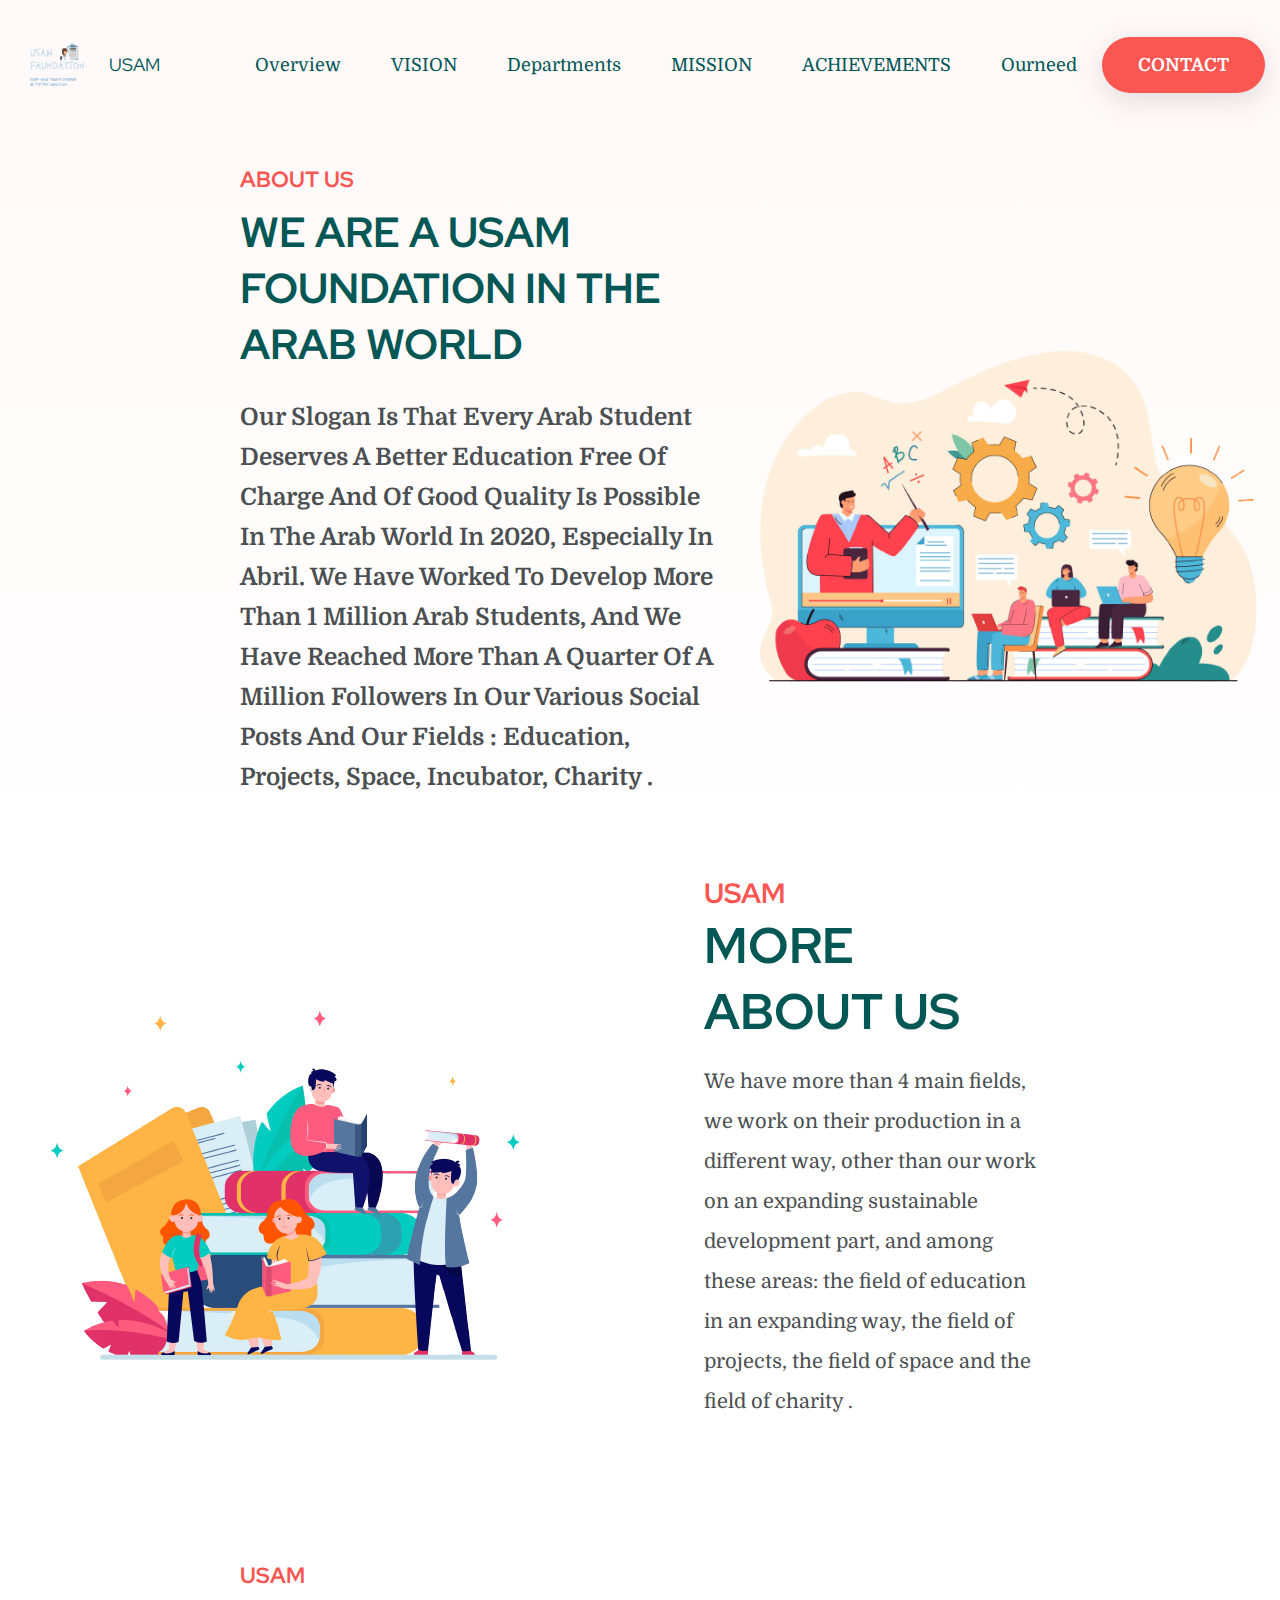
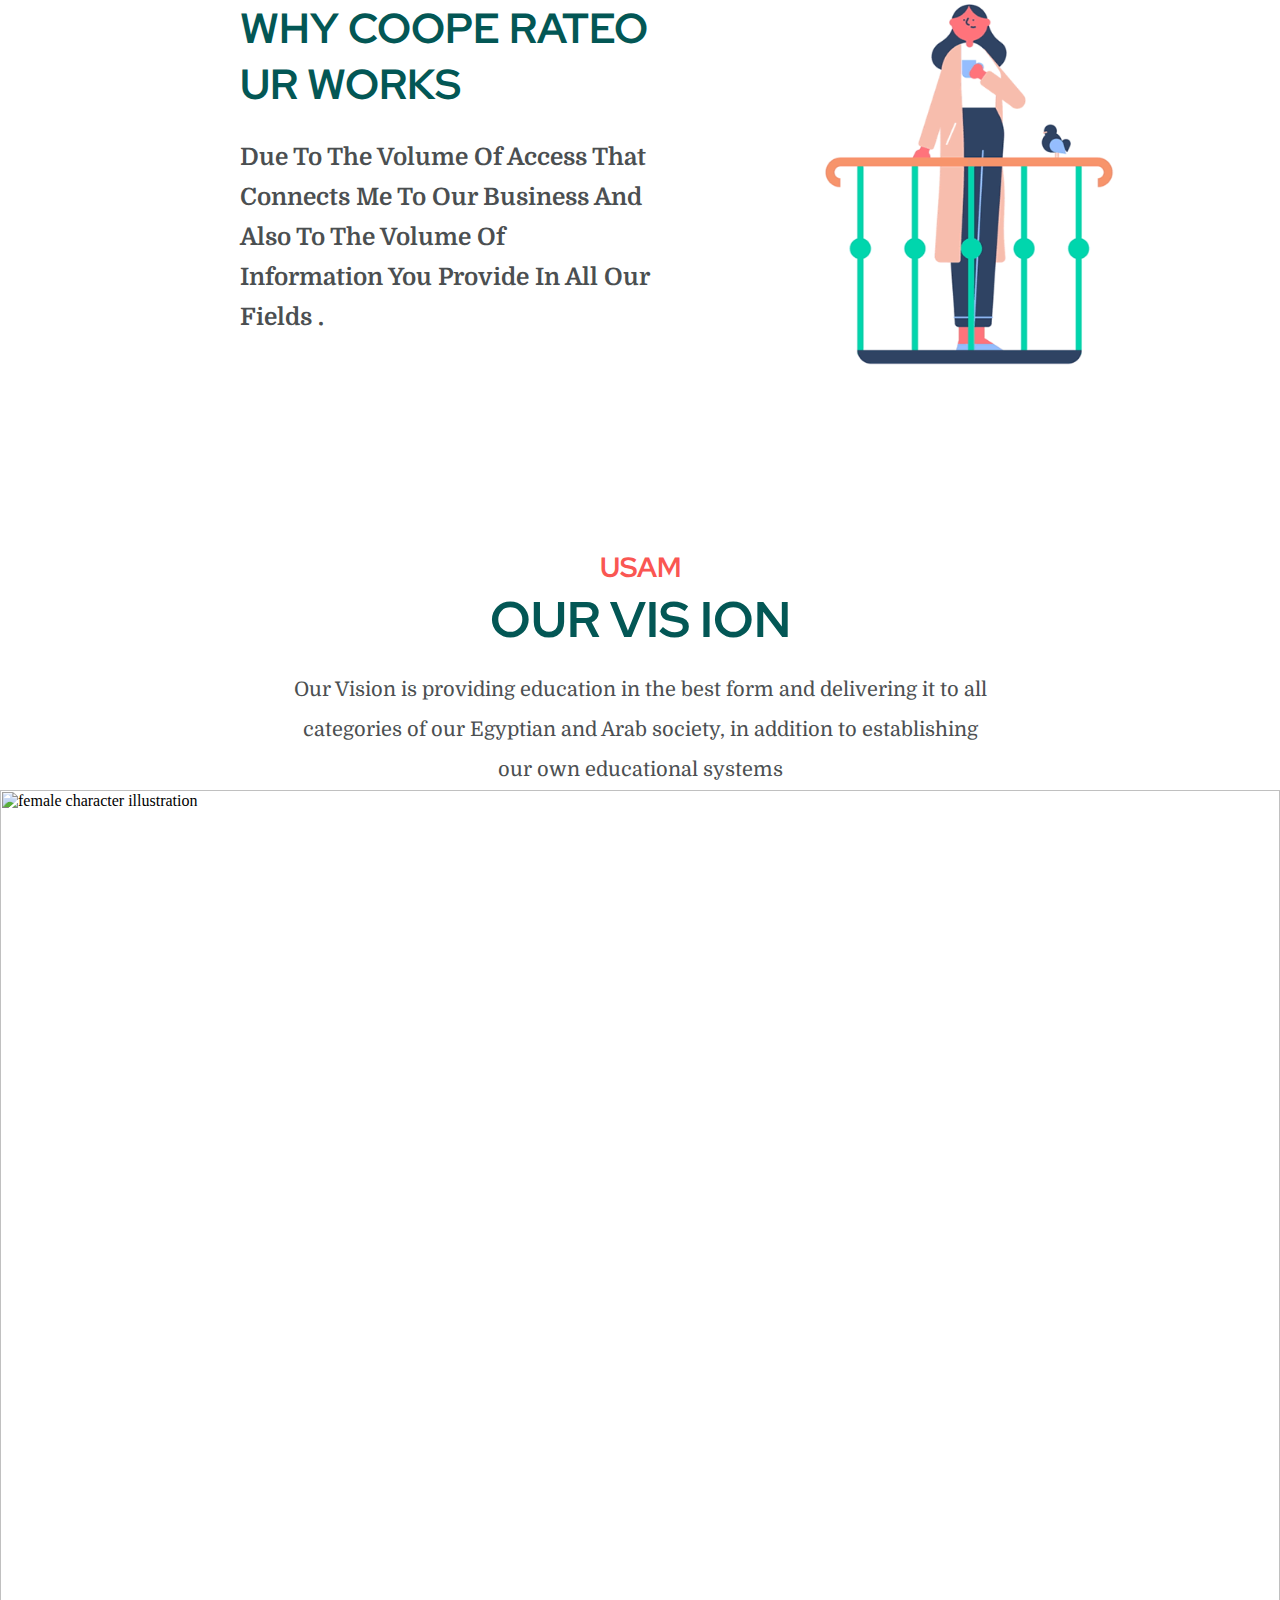
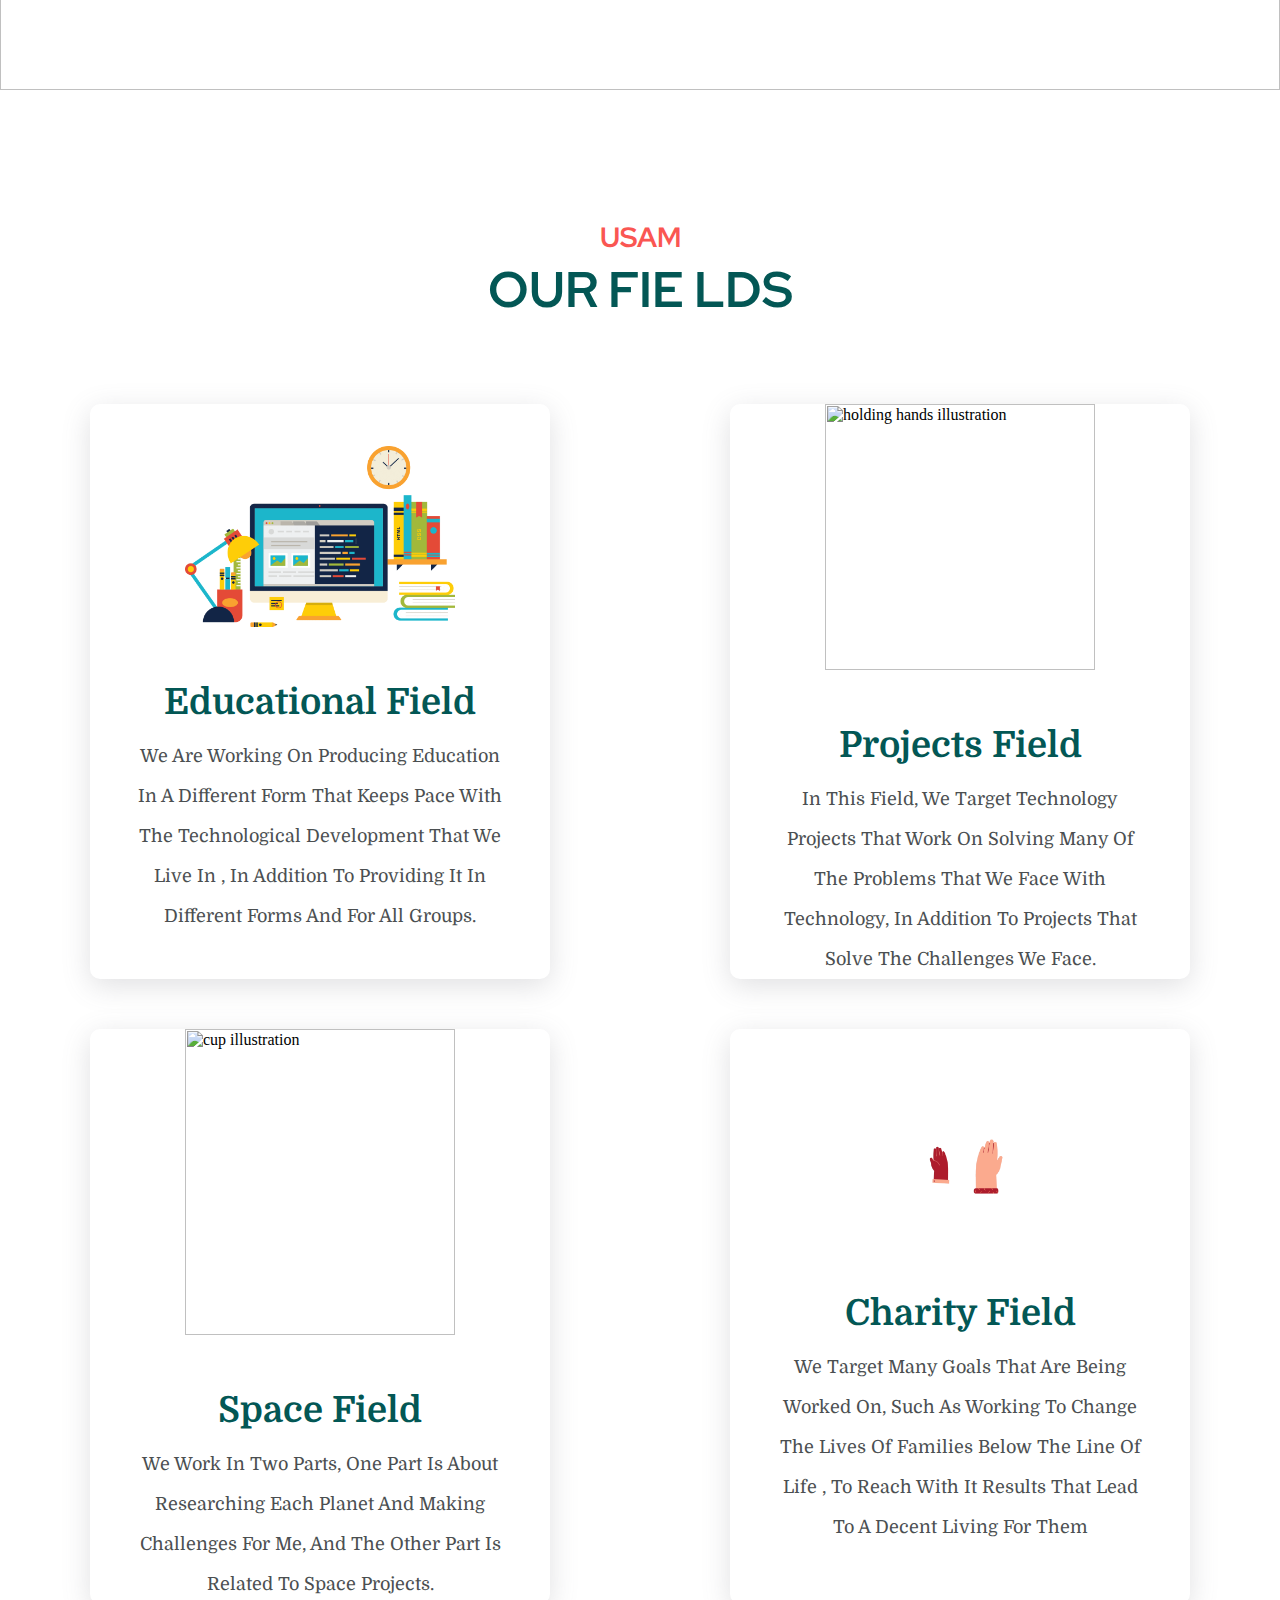
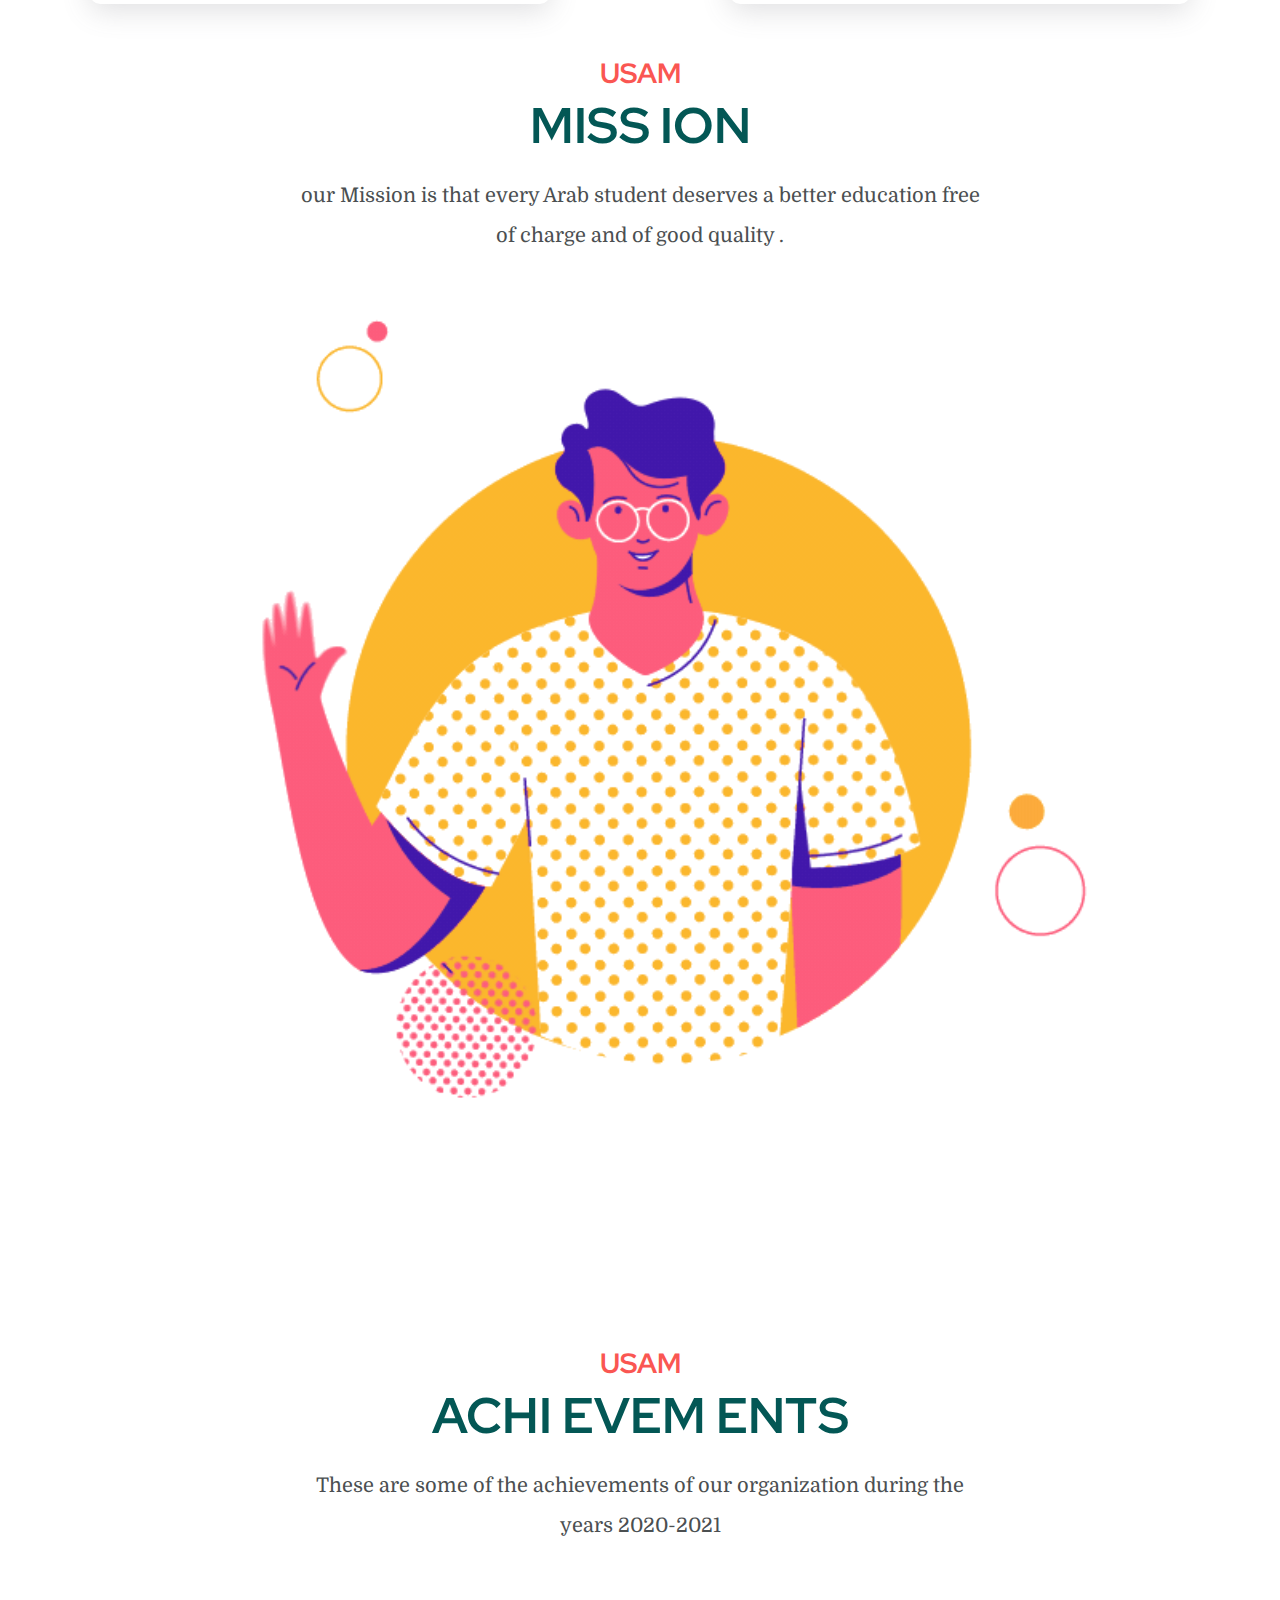
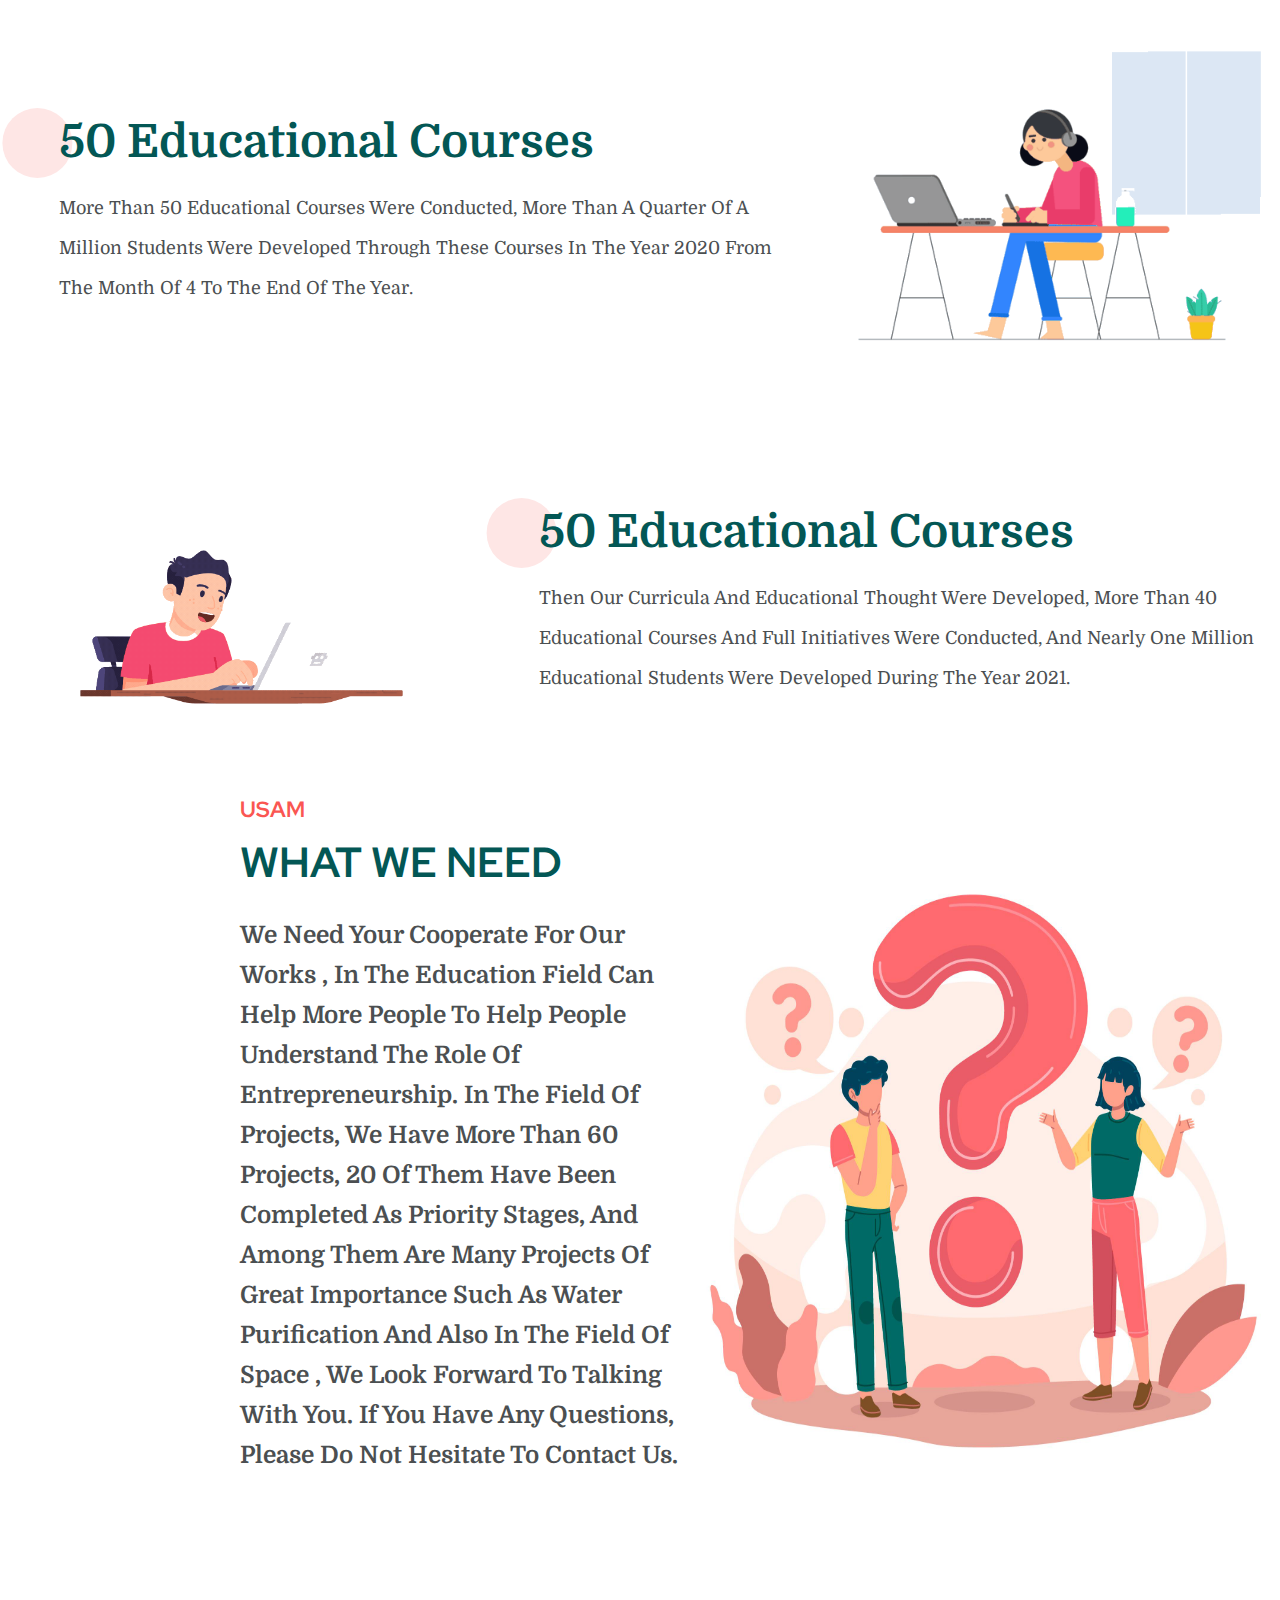
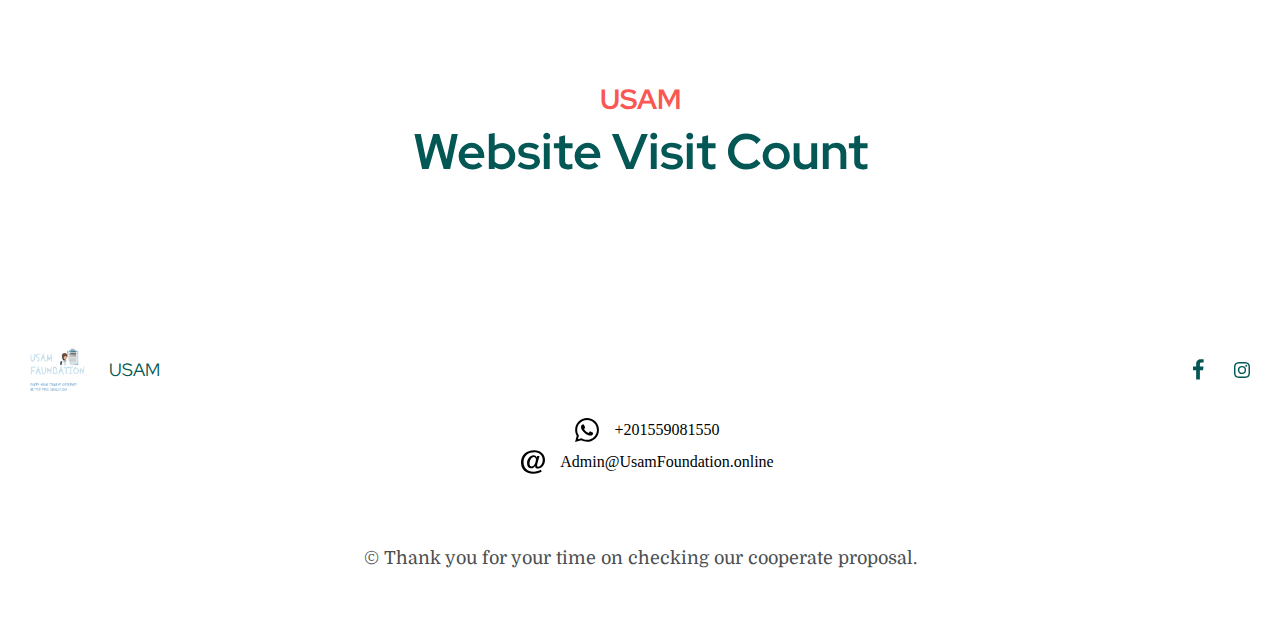
==== index.html @ 978d488f "last" ====
<html lang="en">
  <head>
    <meta charset="UTF-8" />
    <meta http-equiv="X-UA-Compatible" content="IE=edge" />
    <meta name="viewport" content="width=device-width, initial-scale=1.0" />
    <!-- Font -->
    <link rel="preconnect" href="https://fonts.googleapis.com" />
    <link rel="preconnect" href="https://fonts.gstatic.com" crossorigin />
    <link
      href="https://fonts.googleapis.com/css2?family=Domine:wght@400;700&family=Red+Hat+Display:wght@700&display=swap"
      rel="stylesheet"
    />
    <!-- Main Style -->
    <link rel="stylesheet" href="./css/main.css" />
    <title>USAM</title>
  </head>
  <body>
    <!-- Overlay -->
    <section id="overlay"></section>
    <!-- Header -->
    <header class="container">
      <div class="wrapper">
        <nav class="navbar">
          <!-- logo -->
          <div class="navbar__logo">
            <img src="./img/logo.png" alt="logo" />
            <p>USAM</p>
          </div>
          <!-- links -->
          <ul class="navbar__links">
            <li class="navbar__link"><a href="#banner">overview</a></li>
            <li class="navbar__link"><a href="#vis">VISION</a></li>
            <li class="navbar__link"><a href="#contagion">departments</a></li>
            <li class="navbar__link"><a href="#mis">MISSION </a></li>
             
            <li class="navbar__link"><a href="#todo">ACHIEVEMENTS</a></li>
            <li class="navbar__link"><a href="#ne">ourneed</a></li>
            <a href="#con"><button class="navbar__btn">contact</button></a>
          </ul>
          <!-- icon -->
          <div class="navbar__ham">
            <div class="navbar__icon"></div>
          </div>
        </nav>
      </div>
    </header>
    <!-- Banner -->
    <section id="banner">
      <div class="container">
        <div class="banner__img">
          <img
            src="./img/us1.png"
            alt="stydents"
          />
        </div>
        <div class="banner__desc">
          <h4 class="banner__tag">ABOUT
            US</h4>
          <h1 class="banner__title">
            We are a USAM foundation in the
            Arab world
          <p class="banner__detail">
            our slogan is
            that every Arab student
            deserves a better education free
            of charge and of good quality is
            possible in the Arab world in
            2020, especially in Abril. We have
            worked to develop more than 1
            million Arab students, and we
            have reached more than a
            quarter of a million followers in
            our various social posts and Our
            Fields : Education, Projects,
            Space, Incubator, Charity .
          </h1>
          </p>
          <div class="banner__btn">
            <br>
          </div>
        </div>
      </div>
    </section>
    <!-- What Is -->
    <section id="whatis">
      <div class="container">
        <div class="whatis__img">
          <img src="./img/au.png" alt="virus illustration" />
        </div>
        <div class="whatis__desc">
          <h4 class="section__tag">USAM</h4>
          <h3 class="section__title">MORE
            ABOUT
            US</h3>
          <p class="section__detail">
            We have more than 4 main fields,
            we work on their production in
            a different way, other than our
            work on an expanding
            sustainable development part,
            and among these areas: the field
            of education in an expanding
            way, the field of projects, the
            field of space and the field of
            charity .
          </p>
          <div class="whatis__btn">
            
          </div>
        </div>
      </div>
    </section>
    <div class="banner__btn">
      <br>
    </div>
  </div>
    <!--about more-->
    <section id="whatis">
      <div class="container">
        <div class="banner__img">
          <img
            src="./img/14217870a78977f74b3c6167063bfc6f.gif"
            alt="stydents"
          />
        </div>
        <div class="banner__desc">
          <h4 class="banner__tag">USAM</h4>
          <h1 class="banner__title">
            WHY COOPE RATEO UR WORKS
          <p class="banner__detail">
            Due to the volume of access
            that connects me to our
            business and also to the volume
            of information you provide in all
            our fields .
          </h1>
          </p>
          <div class="banner__btn">
            <br>
          </div>
        </div>
      </div>
    </section>
          <!-- OURVISION -->
          <div id="vis">
          <section id="symptoms" class="pt">
            <div class="container">
              <div class="wrapper">
                <div class="section__heading">
                  <h4 class="section__tag">USAM</h4>
                  <h3 class="section__title">OUR
                    VIS
                    ION</h3>
                  <p class="section__detail">
                    Our Vision is providing education in the
                    best form and delivering it to all
                    categories of our Egyptian and Arab
                    society, in addition to establishing our
                    own educational systems
    
      
                  </p>
                </div>
                <div class="symptoms__img">
                  <img src="./img/9.gif" alt="female character illustration"/>
                </div>
              </div>
            </div>
          </section>
        </div>
    <!-- Contagion -->
    <section id="contagion" class="pt">
      <div class="container">
        <div class="wrapper">
          <div class="section__heading">
            <h4 class="section__tag">USAM</h4>
            <h3 class="section__title">OUR
              FIE
              LDS</h3>
          
          </div>
          <div class="contagion__cards">
            <!-- card 1 -->
            <div class="contagion__card">
              <img src="./img/uas2.gif"  alt="girl coughing illustration" />
              <h2>educational field</h2>
              <p>
                We are working on producing education in a different form that keeps pace with the technological
                development that we live in , in addition to providing it in different forms and for all groups.
              </p>
            </div>
            <!-- card 2 -->
            <div class="contagion__card">
              <img src="./img/output-onlinegiftools (3).gif" alt="holding hands illustration" />
              <h2>Projects field</h2>
              <p>
                In
                this field, we target technology projects
                that work on solving many of the
                problems that we face with technology,
                in addition to projects that solve the
                challenges we face.
                
              </p>
            </div>
            <!-- card 3 -->
            <div class="contagion__card">
              <img src="./img/output-onlinegiftools (4).gif"   alt="cup illustration" />
              <h2>space field</h2>
              <p>
                we work in two parts, one
                part is about researching each planet
                and making challenges for me, and the
                other part is related to space projects.
                
                              </p>
            </div>
            <!-- card 4 -->
            <div class="contagion__card">
              <img src="./img/output-onlinegiftools (7).gif" width ="40px" alt="holding hands illustration" />
              <h2>charity field</h2>
              <p>
                we target many goals
                that are being worked on, such as
                working to change the lives of families
                below the line of life , to reach with
                it results that lead to a decent living
                for them

              </p>
            </div>
            
          </div>
        </div>
      </div>
    </section>
    <!-- Symptoms -->
    <div id="mis">
    <section id="symptoms" >
      <div class="container">
        <div class="wrapper">
          <div class="section__heading">
            <h4 class="section__tag">USAM</h4>
            <h3 class="section__title">MISS
              ION</h3>
            <p class="section__detail">
              our Mission is that every Arab
              student deserves a better
              education free of charge and of
              good quality .

            </p>
          </div>
          <div class="symptoms__img">
            <img src="./img/output-onlinegiftools (8).gif" alt="female character illustration"  />
          </div>
        </div>
      </div>
    </section>
  </div>
    
    <!-- Todo -->
  
    <section id="todo" class="pt">
      <div class="container">
        
        <div class="wrapper">
          <div class="section__heading">
            <h4 class="section__tag">USAM</h4>
            <h3 class="section__title">ACHI
                                        EVEM
                                        ENTS</h3>
            <p class="section__detail">
              These are some of the achievements of our organization during the years 2020-2021
            </p>
          </div>
          <div class="todo__steps">
            <!-- step 1 -->
            
            <div class="todo__step">
              <div class="todo__step-desc center">
                <span
                  >
                  <div class="ml">
                    <h5>50 educational courses</h5>
                    <p>
                      More than 50 educational courses were conducted, more
                      than a quarter of a million students were developed
                      through these courses in the year 2020 from the month
                      of 4 to the end of the year.
                    </p>
                  </div>
                </span>
              </div>
              <div class="todo__step-img">
                <img
                  src="./img/output-onlinegiftools.gif"
                  alt="female character illustration"
                />
              </div>
              
            </div>

            <!-- step 2 -->
            
            <div class="todo__step">
              <div class="todo__step-desc">
                <span
                  > 
                  <div class="ml">
                    <h5>50 educational courses</h5>
                    <p>
                      Then our curricula and educational thought were
                      developed, more than 40 educational courses and full
                      initiatives were conducted, and nearly one million
                      educational students were developed during the year
                      2021.
                    </p>
                  </div>
                </span>
              </div>
              
              <div class="todo__step-img">
                
                <img
                  src="./img/output-onlinegiftools (2).gif"
                  alt="female character illustration"
                />
              
              </div>
              
            </div>
            <!--our need-->
            <div id="ne">
              <section id="whatis">
                <div class="container">
                  <div class="banner__img">
                    <img
                      src="./img/5219070.jpg"
                      alt="stydents"
                      width="1500 px"
                      height="700 px"
                    />
                  </div>
                  <div class="banner__desc">
                    <h4 class="banner__tag">USAM</h4>
                    <h1 class="banner__title">
                      WHAT WE NEED
                    <p class="banner__detail">
                      We need your cooperate for Our Works , in the
                      education field can help more people To help people
                      understand the role of entrepreneurship. In the field
                      of projects, we have more than 60 projects, 20 of
                      them have been completed as priority stages, and
                      among them are many projects of great importance
                      such as water purification and also in the field of
                      space , We look forward to talking with you. If you
                      have any questions, please do not hesitate to
                      contact us.
                    </h1>
                    </p>
                    <div class="banner__btn">
                      <br>
                    </div>
                  </div>
                </div>
              </section>
            </div>
            </section>
            <!--count-->
            <section id="symptoms" class="pt">
              <div class="container">
                <div class="wrapper">
                  <div class="section__heading">
                    <h4 class="section__tag">USAM</h4>
                    <h3 class="section__title">Website visit count</h3>
                    <div class="section__detail" id="website-counter">
                     
        
                    </div>
                  </div>
                  
                </div>
              </div>
            </section>
         
    
    <!-- Footer -->
    <div id="con">
    <footer class="pt" >
      <div class="container">
        <div class="wrapper">
          <div class="footer__top">
            <!-- logo -->
            <div class="navbar__logo">
              <img src="./img/logo.png" alt="logo" />
              <p>USAM</p>
            </div>
           
            <!-- socials -->
            <div class="footer__socials">
              <!-- fb -->
              <a href="https://www.facebook.com/Usam.Courses/?_rdc=2&_rdr" target="_blank">
                <svg
                  width="11"
                  height="21"
                  viewBox="0 0 11 21"
                  xmlns="http://www.w3.org/2000/svg"
                >
                  <g fill="currentColor">
                    <path
                      d="M10.6162 0.290178V3.53125H8.68876C7.98489 3.53125 7.51018 3.67857 7.26465 3.97321C7.01911 4.26786 6.89634 4.70982 6.89634 5.29911V7.61942H10.4934L10.0146 11.2533H6.89634V20.5714H3.13965V11.2533H0.00906814V7.61942H3.13965V4.94308C3.13965 3.42076 3.56524 2.24219 4.41643 1.40737C5.26762 0.564359 6.40118 0.142856 7.8171 0.142856C9.02023 0.142856 9.95326 0.191963 10.6162 0.290178Z"
                    />
                  </g>
                </svg>
            
              <!-- twitter -->
              <a href="https://www.instagram.com/usamfoundation/?utm_medium=copy_link" target="_blank">
                <svg 
                xmlns="http://www.w3.org/2000/svg" 
                width="16" 
                height="20" 
                fill="currentColor" 
                viewBox="0 0 16 16"> 
                <path 
                d="M8 0C5.829 0 5.556.01 4.703.048 3.85.088 3.269.222 2.76.42a3.917 3.917 0 0 0-1.417.923A3.927 3.927 0 0 0 .42 2.76C.222 3.268.087 3.85.048 4.7.01 5.555 0 5.827 0 8.001c0 2.172.01 2.444.048 3.297.04.852.174 1.433.372 1.942.205.526.478.972.923 1.417.444.445.89.719 1.416.923.51.198 1.09.333 1.942.372C5.555 15.99 5.827 16 8 16s2.444-.01 3.298-.048c.851-.04 1.434-.174 1.943-.372a3.916 3.916 0 0 0 1.416-.923c.445-.445.718-.891.923-1.417.197-.509.332-1.09.372-1.942C15.99 10.445 16 10.173 16 8s-.01-2.445-.048-3.299c-.04-.851-.175-1.433-.372-1.941a3.926 3.926 0 0 0-.923-1.417A3.911 3.911 0 0 0 13.24.42c-.51-.198-1.092-.333-1.943-.372C10.443.01 10.172 0 7.998 0h.003zm-.717 1.442h.718c2.136 0 2.389.007 3.232.046.78.035 1.204.166 1.486.275.373.145.64.319.92.599.28.28.453.546.598.92.11.281.24.705.275 1.485.039.843.047 1.096.047 3.231s-.008 2.389-.047 3.232c-.035.78-.166 1.203-.275 1.485a2.47 2.47 0 0 1-.599.919c-.28.28-.546.453-.92.598-.28.11-.704.24-1.485.276-.843.038-1.096.047-3.232.047s-2.39-.009-3.233-.047c-.78-.036-1.203-.166-1.485-.276a2.478 2.478 0 0 1-.92-.598 2.48 2.48 0 0 1-.6-.92c-.109-.281-.24-.705-.275-1.485-.038-.843-.046-1.096-.046-3.233 0-2.136.008-2.388.046-3.231.036-.78.166-1.204.276-1.486.145-.373.319-.64.599-.92.28-.28.546-.453.92-.598.282-.11.705-.24 1.485-.276.738-.034 1.024-.044 2.515-.045v.002zm4.988 1.328a.96.96 0 1 0 0 1.92.96.96 0 0 0 0-1.92zm-4.27 1.122a4.109 4.109 0 1 0 0 8.217 4.109 4.109 0 0 0 0-8.217zm0 1.441a2.667 2.667 0 1 1 0 5.334 2.667 2.667 0 0 1 0-5.334z"/> 
              </svg>
              </a>
              
            </div>
            
         
        </div>
        <p class="conectes">
          <svg xmlns="http://www.w3.org/2000/svg" width="24" height="24" viewBox="0 0 24 24">
            <path d="M.057 24l1.687-6.163c-1.041-1.804-1.588-3.849-1.587-5.946.003-6.556 5.338-11.891 11.893-11.891 3.181.001 6.167 1.24 8.413 3.488 2.245 2.248 3.481 5.236 3.48 8.414-.003 6.557-5.338 11.892-11.893 11.892-1.99-.001-3.951-.5-5.688-1.448l-6.305 1.654zm6.597-3.807c1.676.995 3.276 1.591 5.392 1.592 5.448 0 9.886-4.434 9.889-9.885.002-5.462-4.415-9.89-9.881-9.892-5.452 0-9.887 4.434-9.889 9.884-.001 2.225.651 3.891 1.746 5.634l-.999 3.648 3.742-.981zm11.387-5.464c-.074-.124-.272-.198-.57-.347-.297-.149-1.758-.868-2.031-.967-.272-.099-.47-.149-.669.149-.198.297-.768.967-.941 1.165-.173.198-.347.223-.644.074-.297-.149-1.255-.462-2.39-1.475-.883-.788-1.48-1.761-1.653-2.059-.173-.297-.018-.458.13-.606.134-.133.297-.347.446-.521.151-.172.2-.296.3-.495.099-.198.05-.372-.025-.521-.075-.148-.669-1.611-.916-2.206-.242-.579-.487-.501-.669-.51l-.57-.01c-.198 0-.52.074-.792.372s-1.04 1.016-1.04 2.479 1.065 2.876 1.213 3.074c.149.198 2.095 3.2 5.076 4.487.709.306 1.263.489 1.694.626.712.226 1.36.194 1.872.118.571-.085 1.758-.719 2.006-1.413.248-.695.248-1.29.173-1.414z"/>
          </svg>
          
            +201559081550
          </p>

          <a class="conectes">
            <svg xmlns="http://www.w3.org/2000/svg" width="24" height="24" viewBox="0 0 24 24">
              <path d="M12.042 23.648c-7.813 0-12.042-4.876-12.042-11.171 0-6.727 4.762-12.125 13.276-12.125 6.214 0 10.724 4.038 10.724 9.601 0 8.712-10.33 11.012-9.812 6.042-.71 1.108-1.854 2.354-4.053 2.354-2.516 0-4.08-1.842-4.08-4.807 0-4.444 2.921-8.199 6.379-8.199 1.659 0 2.8.876 3.277 2.221l.464-1.632h2.338c-.244.832-2.321 8.527-2.321 8.527-.648 2.666 1.35 2.713 3.122 1.297 3.329-2.58 3.501-9.327-.998-12.141-4.821-2.891-15.795-1.102-15.795 8.693 0 5.611 3.95 9.381 9.829 9.381 3.436 0 5.542-.93 7.295-1.948l1.177 1.698c-1.711.966-4.461 2.209-8.78 2.209zm-2.344-14.305c-.715 1.34-1.177 3.076-1.177 4.424 0 3.61 3.522 3.633 5.252.239.712-1.394 1.171-3.171 1.171-4.529 0-2.917-3.495-3.434-5.246-.134z"/>
            </svg>
          
            Admin@UsamFoundation.online 
          </a>
            
          
      
          <div class="footer__bottom">
            <p>&copy; Thank you for your
              time on checking our
              cooperate proposal.</p>
          </div>
        </div>
      </div>
    </footer>
  </div>
    <script src="./js/main.js"></script>
  </body>
</html>
---- css/main.css ----
/* Global ============= */
*,
*:before,
*:after {
  margin: 0;
  padding: 0;
  box-sizing: border-box;
}

html {
  scroll-behavior: smooth;
}

img {
  max-width: 100%;
  width: 100%;
}

.container {
  max-width: 1920px;
  width: 100%;
  margin: 0 auto;
}

.wrapper {
  max-width: 1440px;
  width: 100%;
  margin: 0 auto;
}
button {
  font-family: "Domine", serif;
  font-weight: bold;
  text-transform: uppercase;
  color: #fff;
  background-color: var(--orange);
  padding: 1em 2em;
  border: none;
  border-radius: 100px;
  cursor: pointer;
  box-shadow: var(--shadow);
  transition: var(--smooth);
}
button:hover {
  color: var(--orange);
  background-color: var(--light-pink);
  transition: var(--smooth);
}
p {
  line-height: 40px;
}
.pt {
  padding-top: 10%;
}
.section__heading {
  text-align: center;
  padding: 0 15px;
}
.section__tag {
  font-size: 1.75rem;
  font-family: "Red Hat Display", serif;
  text-transform: capitalize;
  color: var(--orange);
}
.section__title {
  font-size: 3.125rem;
  font-family: "Red Hat Display", serif;
  text-transform: capitalize;
  color: var(--green);
  margin-bottom: 18px;
}
.section__detail {
  font-size: 1.25rem;
  font-family: "Domine", serif;
  color: var(--gray);
  max-width: 700px;
  margin: 0 auto;
}
:root {
  --orange: #fa5652;
  --green: #035755;
  --gray: #4b4f51;
  --pink: #fee6e5;
  --light-pink: #fff9f9;
  --smooth: all 0.3s ease-in;
  --shadow: 0 7px 29px 0 rgba(100, 100, 111, 0.2);
}

/* Header ============= */
#overlay {
  position: fixed;
  top: 0;
  left: 0;
  height: 100vh;
  width: 100vw;
  background: rgba(0, 0, 0, 0.4);
  z-index: 4;
  display: none;
}

#overlay.show {
  display: initial;
}

header {
  background-color: var(--light-pink);
}

.navbar {
  display: flex;
  justify-content: space-between;
  align-items: center;
  padding: 25px 15px 55px 15px;
  background-color: var(--light-pink);
}

/* logo */
.navbar__logo {
  display: flex;
  align-items: center;
  
}

.navbar__logo img {
  width: 80px;
}

.navbar__logo p {
  font-family: "Red Hat Display", serif;
  font-size: 1.125rem;
  text-transform: uppercase;
  color: var(--green);
  margin-left: 14px;
}

/* menu */
.navbar__links {
  position: fixed;
  top: 0;
  left: 0;
  width: 60%;
  height: 100%;
  transform: translateX(-100%);
  background-color: var(--orange);
  opacity: 0;
  z-index: 5;
  transition: var(--smooth);
}

.navbar__links.navbar__open {
  transform: translateX(0);
  opacity: 1;
  transition: var(--smooth);
}
.navbar__link {
  font-size: 1.125rem;
  margin: 55px;
  list-style: none;
}

.navbar__link a {
  font-family: "Domine", serif;
  color: #fff;
  text-decoration: none;
  text-transform: capitalize;
  transition: var(--smooth);
}

.navbar__link a:hover {
  color: var(--green);
  transition: var(--smooth);
}

.navbar__btn {
  font-size: 1.125rem;
  margin-left: 35px;
  border: 2px solid var(--pink);
}

/* icon  */
.navbar__ham {
  display: flex;
  justify-content: center;
  align-items: center;
  width: 80px;
  height: 80px;
  cursor: pointer;
  transition: var(--smooth);
  z-index: 6;
}

.navbar__icon {
  width: 45px;
  height: 6px;
  background: var(--orange);
  border-radius: 5px;
  transition: var(--smooth);
  position: relative;
}

.navbar__icon:before,
.navbar__icon:after {
  content: "";
  position: absolute;
  width: 45px;
  height: 6px;
  background: var(--orange);
  border-radius: 5px;
  transition: var(--smooth);
}

.navbar__icon:before {
  transform: translateY(-12px);
}

.navbar__icon:after {
  transform: translateY(12px);
}

/* icon animation  */
.open .navbar__icon {
  transform: translateX(-50px);
  background: transparent;
}

.open .navbar__icon:before {
  transform: rotate(45deg) translate(35px, -35px);
}

.open .navbar__icon:after {
  transform: rotate(-45deg) translate(35px, 35px);
}

@media (min-width: 62em) {
  .navbar__links {
    position: initial;
    transform: translateX(0);
    opacity: 1;
    background-color: var(--light-pink);
    display: flex;
    justify-content: flex-end;
    align-items: center;
  }
  .navbar__link {
    margin: 0 25px;
  }
  .navbar__link a {
    color: var(--green);
  }
  .navbar__link a:hover {
    color: var(--orange);
  }
  .navbar__btn {
    margin-left: 0;
    border: none;
  }
  .navbar__ham {
    display: none;
  }
}

/* Banner ============= */
#banner .container {
  background-image: linear-gradient(to bottom, var(--light-pink), #fff);
}

.banner__desc {
  display: flex;
  flex-direction: column;
  text-align: center;
  padding: 0 10px;
}

.banner__tag {
  font-size: 1.375rem;
  font-weight: bold;
  font-family: "Red Hat Display", serif;
  color: var(--orange);
  text-transform: uppercase;
  padding: 5px 0;
}

.banner__title {
  font-size: 2.625rem;
  font-weight: bold;
  font-family: "Red Hat Display", serif;
  color: var(--green);
  text-transform: uppercase;
  padding: 5px 0;
}

.banner__detail {
  font-size: 1.5rem;
  font-family: "Domine", serif;
  color: var(--gray);
  text-transform: capitalize;
  margin-top: 25px;
}

.banner__btn {
  margin-top: 54px;
}

.banner__btn button {
  font-size: 1.5rem;
}

@media (min-width: 62em) {
  #banner .container {
    display: flex;
    justify-content: space-between;
    align-items: center;
  }
  .banner__img {
    order: 2;
  }
  .banner__desc {
    order: 1;
    text-align: initial;
    width: 60%;
    padding: 0 0 0 240px;
  }
  .banner__detail {
    max-width: 800px;
    width: 100%;
  }
}

/* What Is ============= */
#whatis .container {
  position: relative;
}

.whatis__desc {
  text-align: center;
  padding: 0 15px;
}

.whatis__btn {
  margin-top: 56px;
}

.whatis__btn button {
  font-size: 1.25rem;
}

@media (min-width: 62em) {
  #whatis .container {
    display: flex;
    justify-content: space-between;
    align-items: center;
  }
  .whatis__desc {
    text-align: initial;
    padding: 0 240px 0 0;
    width: 45%;
  }
}

/* Contagion ============= */
.contagion__cards {
  padding-top: 5%;
  position: relative;
}

.contagion__card {
  position: relative;
  max-width: 460px;
  width: 90%;
  height: 575px;
  margin: 0 auto 50px auto;
  display: flex;
  flex-direction: column;
  justify-content: center;
  align-items: center;
  box-shadow: var(--shadow);
  border-radius: 10px;
  cursor: pointer;
  background: #fff;
  padding: 0 15px;
  transition: var(--smooth);
}

.contagion__card:before {
  content: "";
  position: absolute;
  bottom: 0;
  left: 50%;
  transform: translate(-50%, 0);
  width: 100%;
  height: 10px;
  background: transparent;
  border-end-start-radius: 10px;
  border-end-end-radius: 10px;
  transition: var(--smooth);
}

.contagion__card:hover:before {
  background: var(--orange);
  transition: var(--smooth);
}

.contagion__card img {
  max-width: 270px;
  height:"200px";
   width:90px";
}

.contagion__card h2 {
  padding-top: 55px;
  font-size: 2.25rem;
  font-family: "Domine", serif;
  color: var(--green);
  text-transform: capitalize;
  text-align: center;
}

.contagion__card p {
  font-family: "Domine", serif;
  font-size: 1.125rem;
  color: var(--gray);
  text-align: center;
  text-transform: capitalize;
  max-width: 380px;
  margin: 0 auto;
  padding-top: 13px;
}

@media (min-width: 62rem) {
  .contagion__cards {
    display: flex;
    justify-content: space-between;
    flex-wrap: wrap;
  }
  .contagion__cards:before {
    content: "";
    position: absolute;
    bottom: -55%;
    left: -9%;
    width: 100%;
    height: 100%;
    background-image: url("../img/cont-dec.png");
    background-repeat: no-repeat;
  }
}

/* Todo ============= */
#todo .container {
  position: relative;
}

.todo__dec-1 {
  position: absolute;
  top: 25%;
  left: 0;
}

.todo__dec-1 img {
  width: 138px;
  display: none;
}

.todo__dec-2 {
  position: absolute;
  top: 78%;
  right: 0;
}

.todo__dec-2 img {
  width: 128px;
  display: none;
}

.todo__dec-3 {
  position: absolute;
  top: 85%;
  right: 0;
}

.todo__dec-3 img {
  width: 158px;
  display: none;
}

.todo__steps {
  padding-top: 5%;
}

.todo__step {
  display: flex;
  flex-direction: column;
}

.todo__step-desc {
  text-align: center;
  padding: 0 15px;
  order: 2;
  position: relative;
}

.todo__step span {
  position: relative;
  font-family: "Red Hat Display", serif;
  font-size: 2.5rem;
  color: var(--orange);
  
}

.todo__step-desc span:before {
  content: "";
  background-color: var(--pink);
  position: absolute;
  width: 70px;
  height: 70px;
  z-index: -1;
  border-radius: 50%;
  transform: translate(-12%, -10%);
}

.center span:before {
  transform: translate(-18%, -10%);
}

.todo__step-desc h5 {
  padding-top: 15px;
  font-size: 2.875rem;
  font-family: "Domine", serif;
  color: var(--green);
  text-transform: capitalize;
}

.todo__step-desc p {
  font-size: 1.125rem;
  font-family: "Domine", serif;
  color: var(--gray);
  text-transform: capitalize;
  padding-top: 20px;
}

.todo__step-img {
  order: 1;
  padding: 15px 0;
  text-align: center;
}

.todo__step-img img {
  max-width: 565px;
}

@media (min-width: 62rem) {
  .todo__step {
    flex-direction: row;
    justify-content: space-between;
    align-items: center;
  }
  .todo__step-desc {
    display: flex;
    flex-direction: row;
    align-items: center;
    text-align: initial;
    max-width: 800px;
    width: 100%;
    order: 1;
  }
  .todo__step-img {
    order: 2;
  }
  .todo__step-desc span {
    display: flex;
    align-items: baseline;
  }
  .ml {
    margin-left: 44px;
  }
  .todo__step:nth-child(even) .todo__step-desc {
    order: 2;
  }
  .todo__step:nth-child(even) .todo__step-img {
    order: 1;
  }
  .todo__step-desc span:before {
    transform: translate(-12%, 10%);
  }

  .center span:before {
    transform: translate(-18%, 10%);
  }

  .todo__dec-1 img {
    display: initial;
  }
  .todo__dec-2 img {
    display: initial;
  }
  .todo__dec-3 img {
    display: initial;
  }
}



/* Footer ============= */
.footer__top {
  display: flex;
  flex-direction: column;
  justify-content: center;
  align-items: center;
  padding: 0 15px;
}

.footer__link {
  list-style: none;
  text-align: center;
  padding: 15px 0;
}

.footer__link:first-child {
  margin-top: 20%;
}

.footer__link a {
  font-family: "Domine", serif;
  font-size: 1.375rem;
  text-decoration: none;
  text-transform: capitalize;
  color: var(--green);
  transition: var(--smooth);
}

.footer__link a:hover {
  color: var(--orange);
  transition: var(--smooth);
}

.footer__socials {
  display: flex;
  align-items: center;
  margin-top: 10%;
}

.footer__socials svg {
  cursor: pointer;
  margin: 0 15px;
  color: var(--green);
  transition: var(--smooth);
}

.footer__socials svg:hover {
  color: var(--orange);
  transition: var(--smooth);
}

.footer__bottom p {
  font-family: "Domine", serif;
  font-size: 1.125rem;
  width: 95%;
  margin: 5% auto;
  text-align: center;
  color: var(--gray);
}

@media (min-width: 62rem) {
  .footer__top {
    flex-direction: row;
    justify-content: space-between;
  }
  .footer__links {
    display: flex;
  }
  .footer__link {
    margin: 0 15px;
  }
  .footer__link:first-child {
    margin-top: 0;
  }
  .footer__socials {
    margin-top: 0;
  }
}

#website-counter{
      display: flex;
  justify-content: center;
  align-items: center;
  flex-direction: column;
  font-family: "Domine", serif;
  font-size: 40px;
    
    color:  var(--orange);
    
  
}

.conectes{
  display: flex;
  
  padding: 0 15px;
  justify-content: center;
  align-items: center;
  
}

.conectes svg {
  cursor: pointer;
  margin: 0 15px;
  color: var(--green);
  transition: var(--smooth);
  
  
}
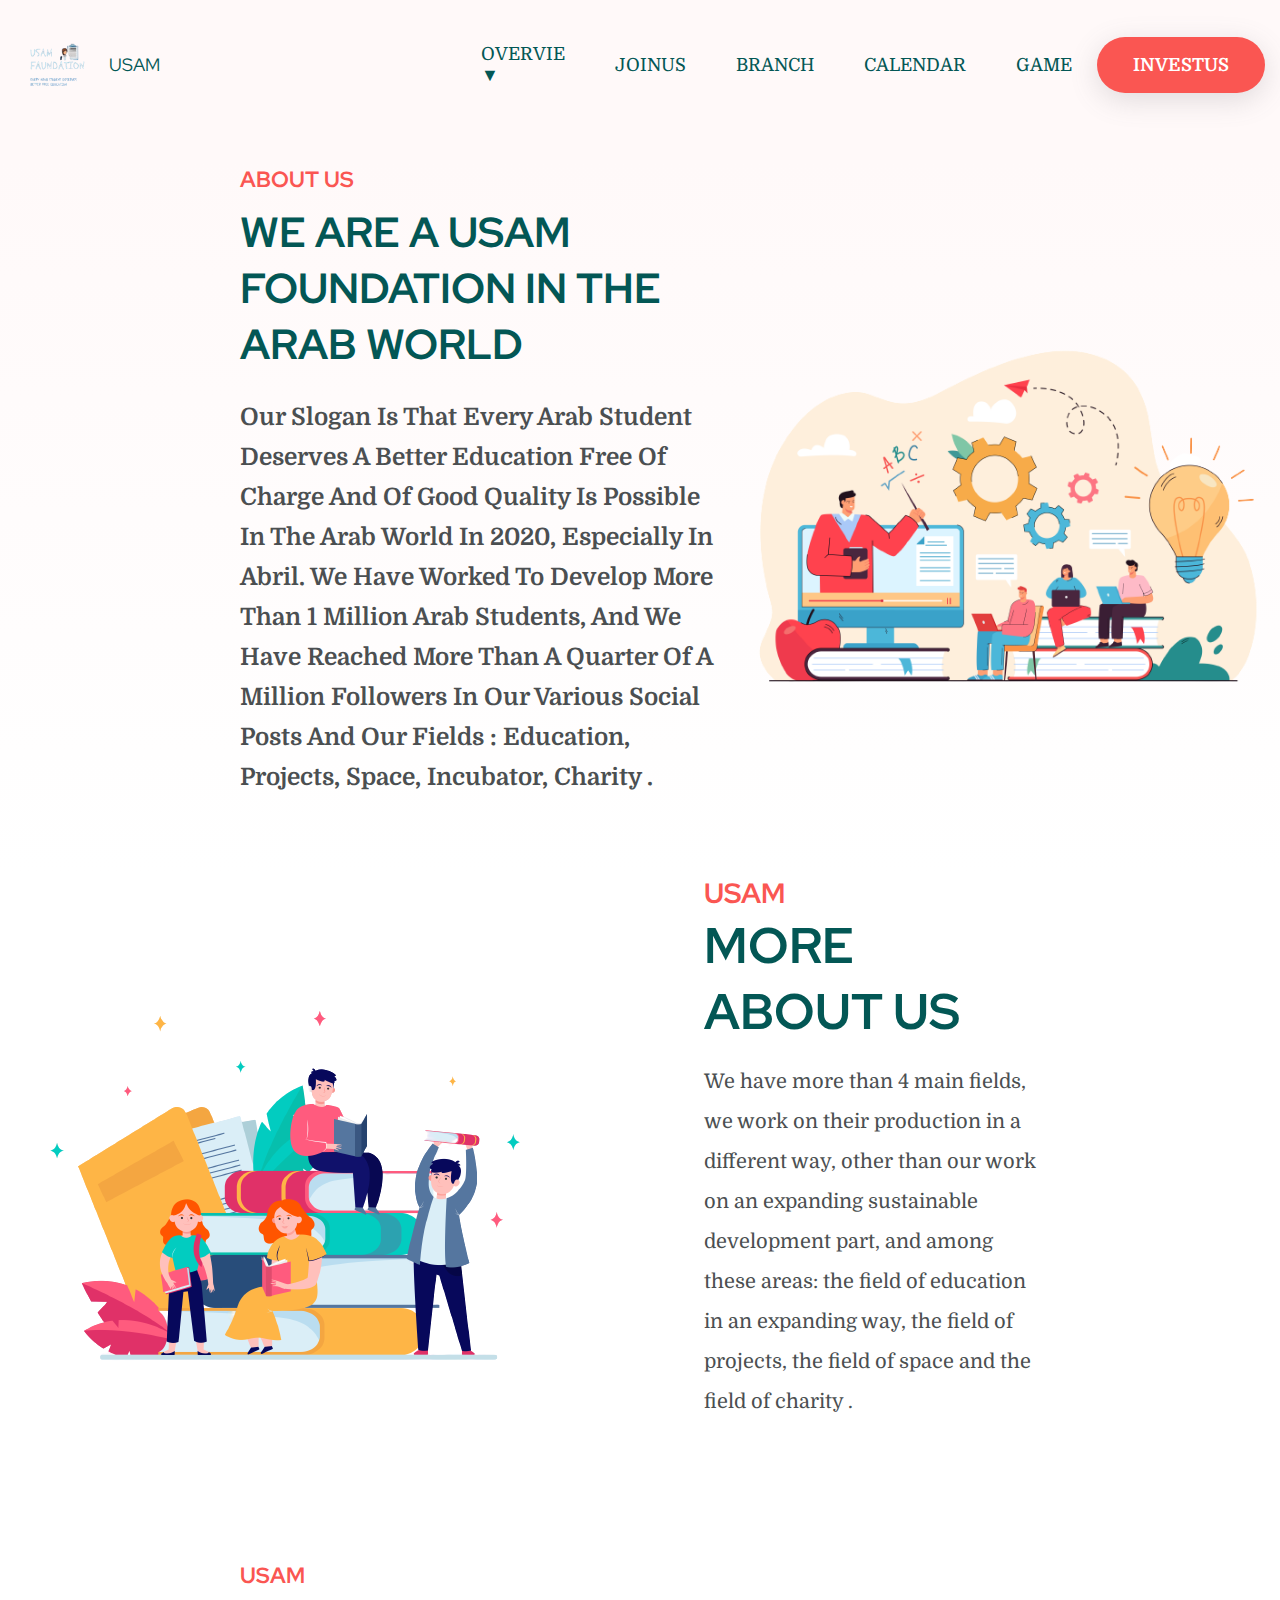
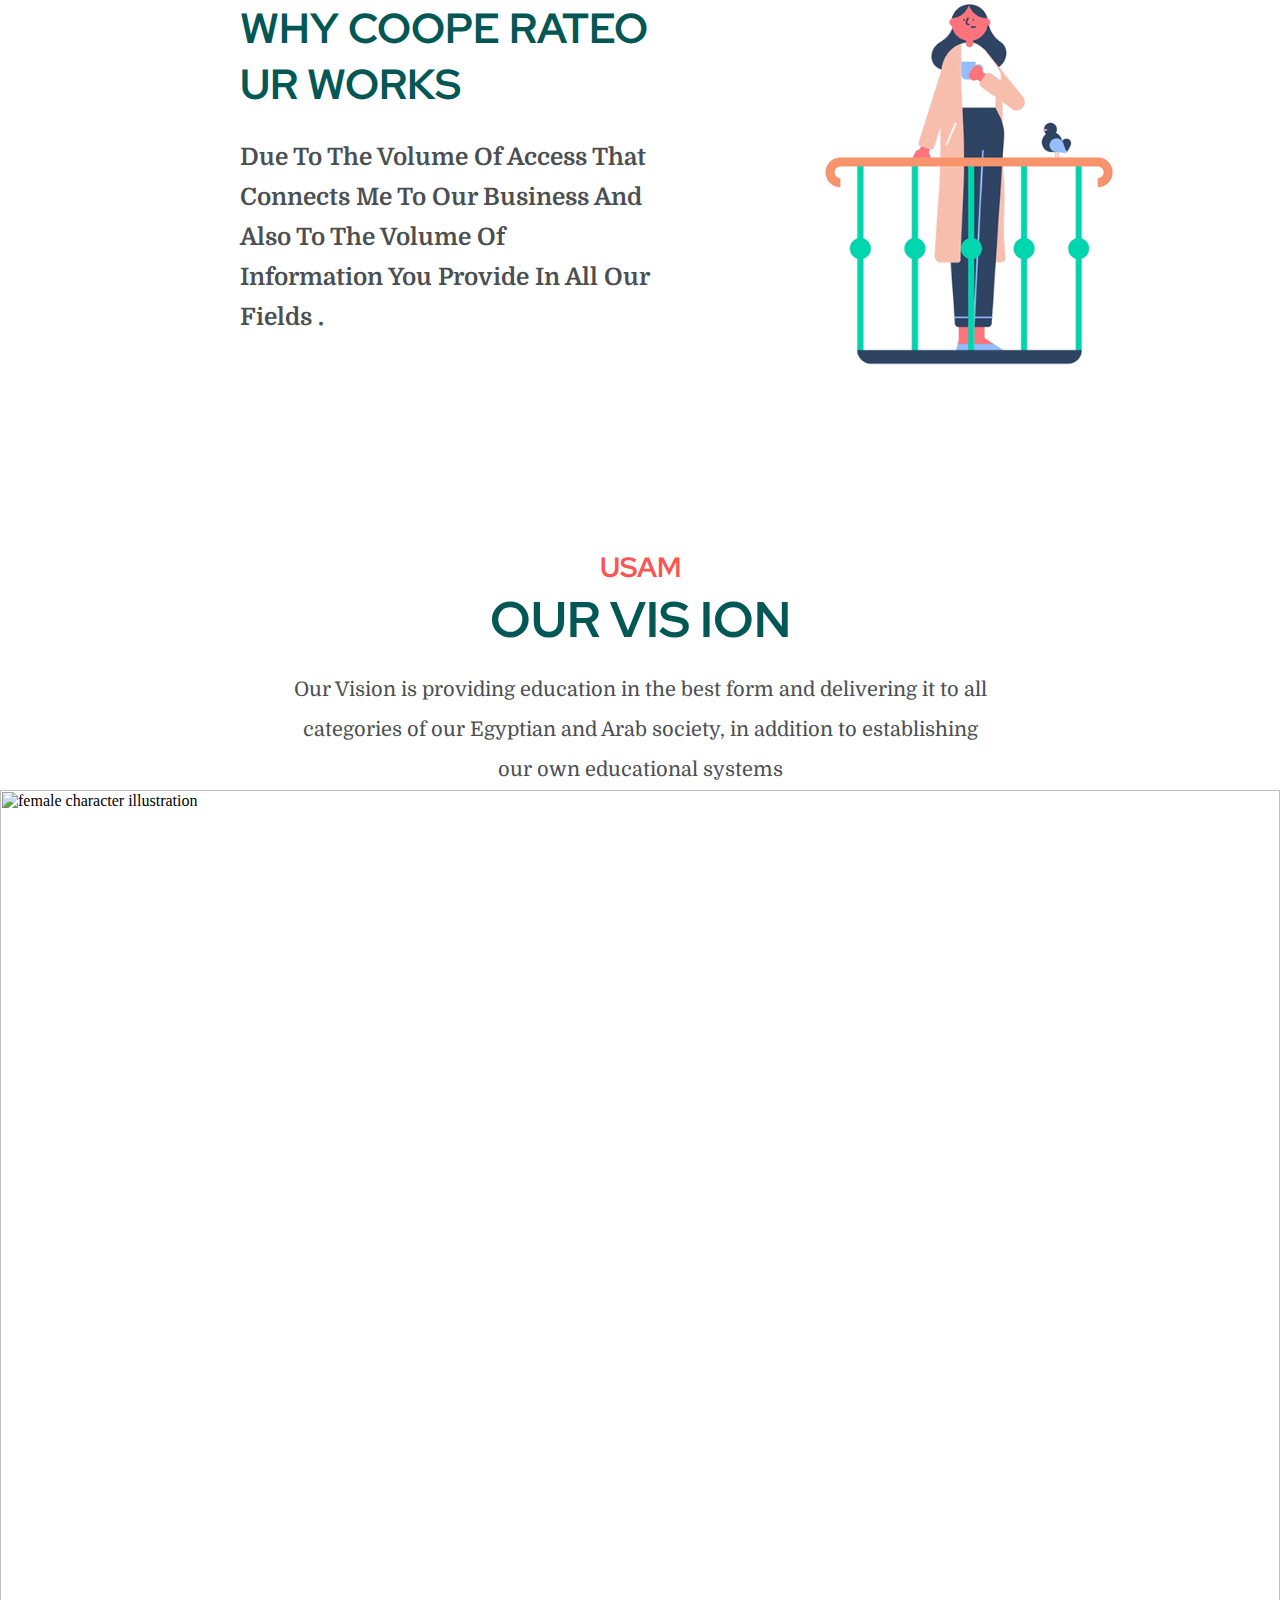
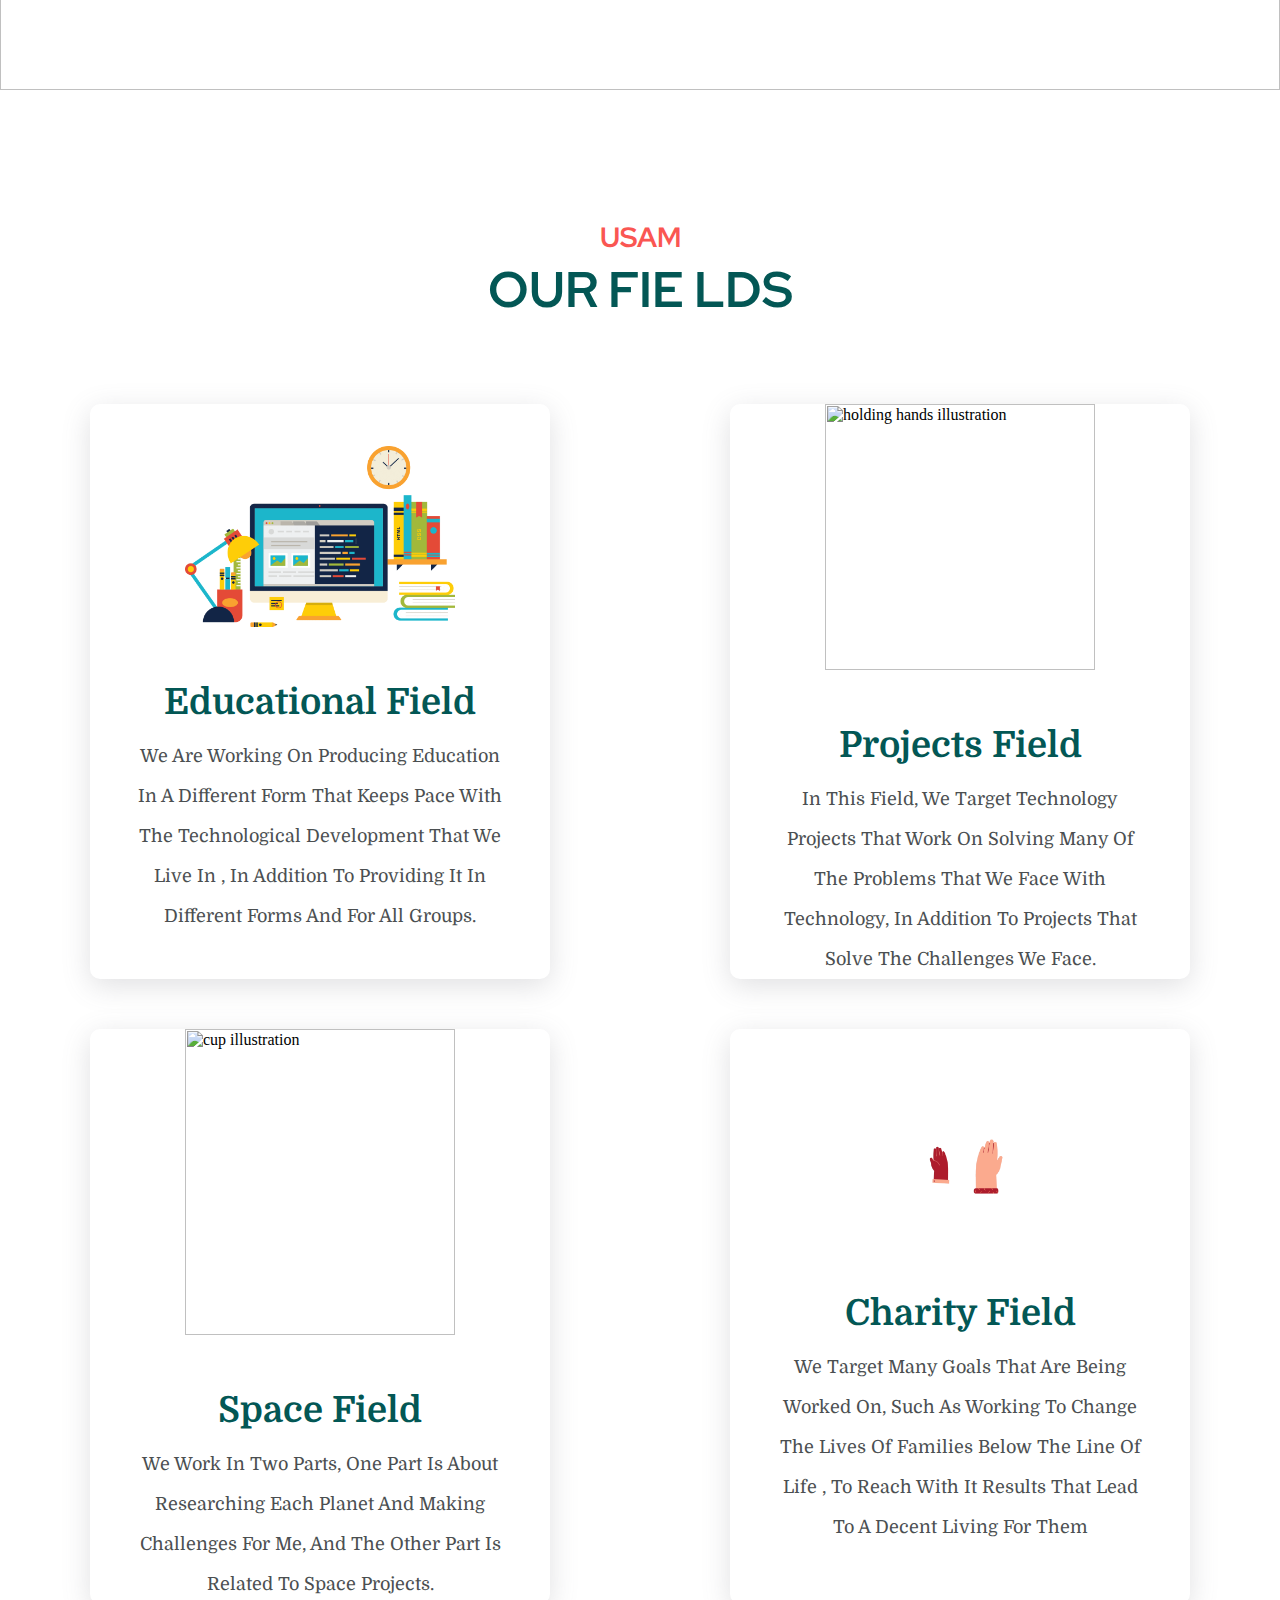
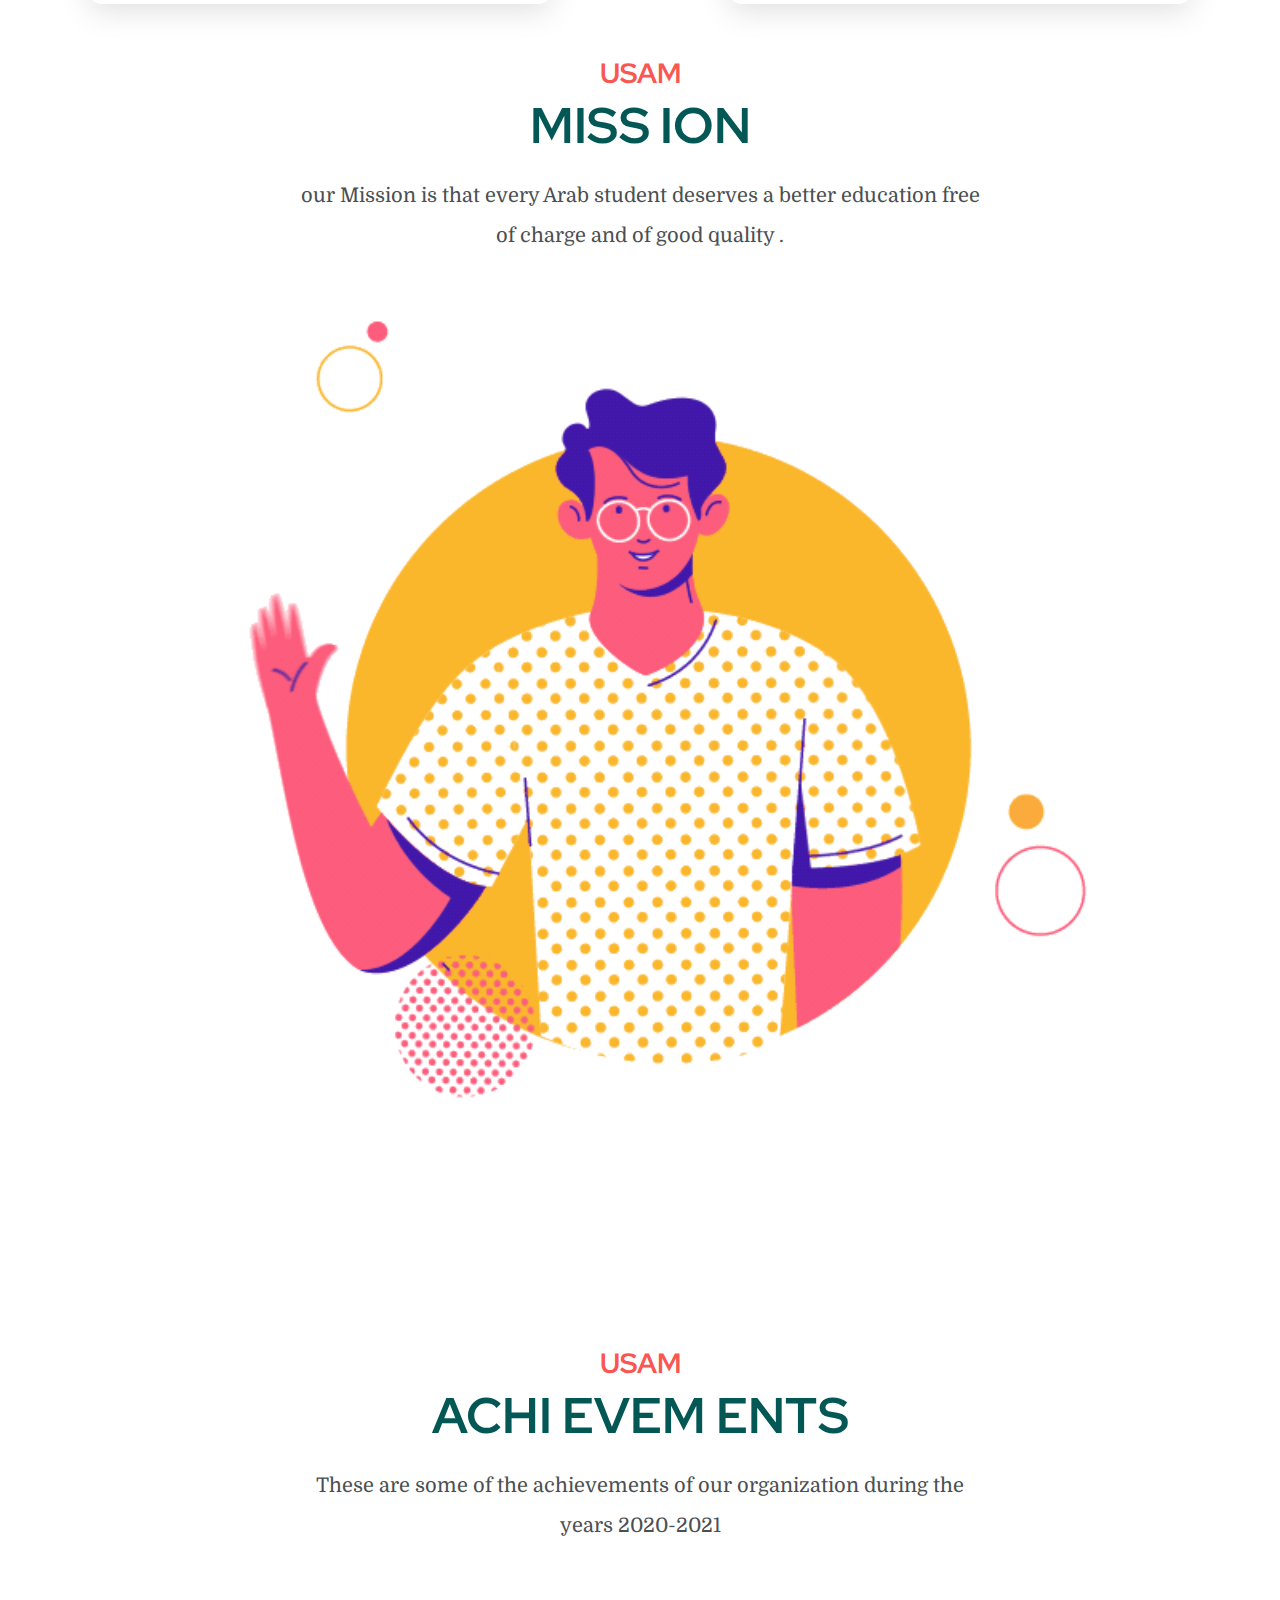
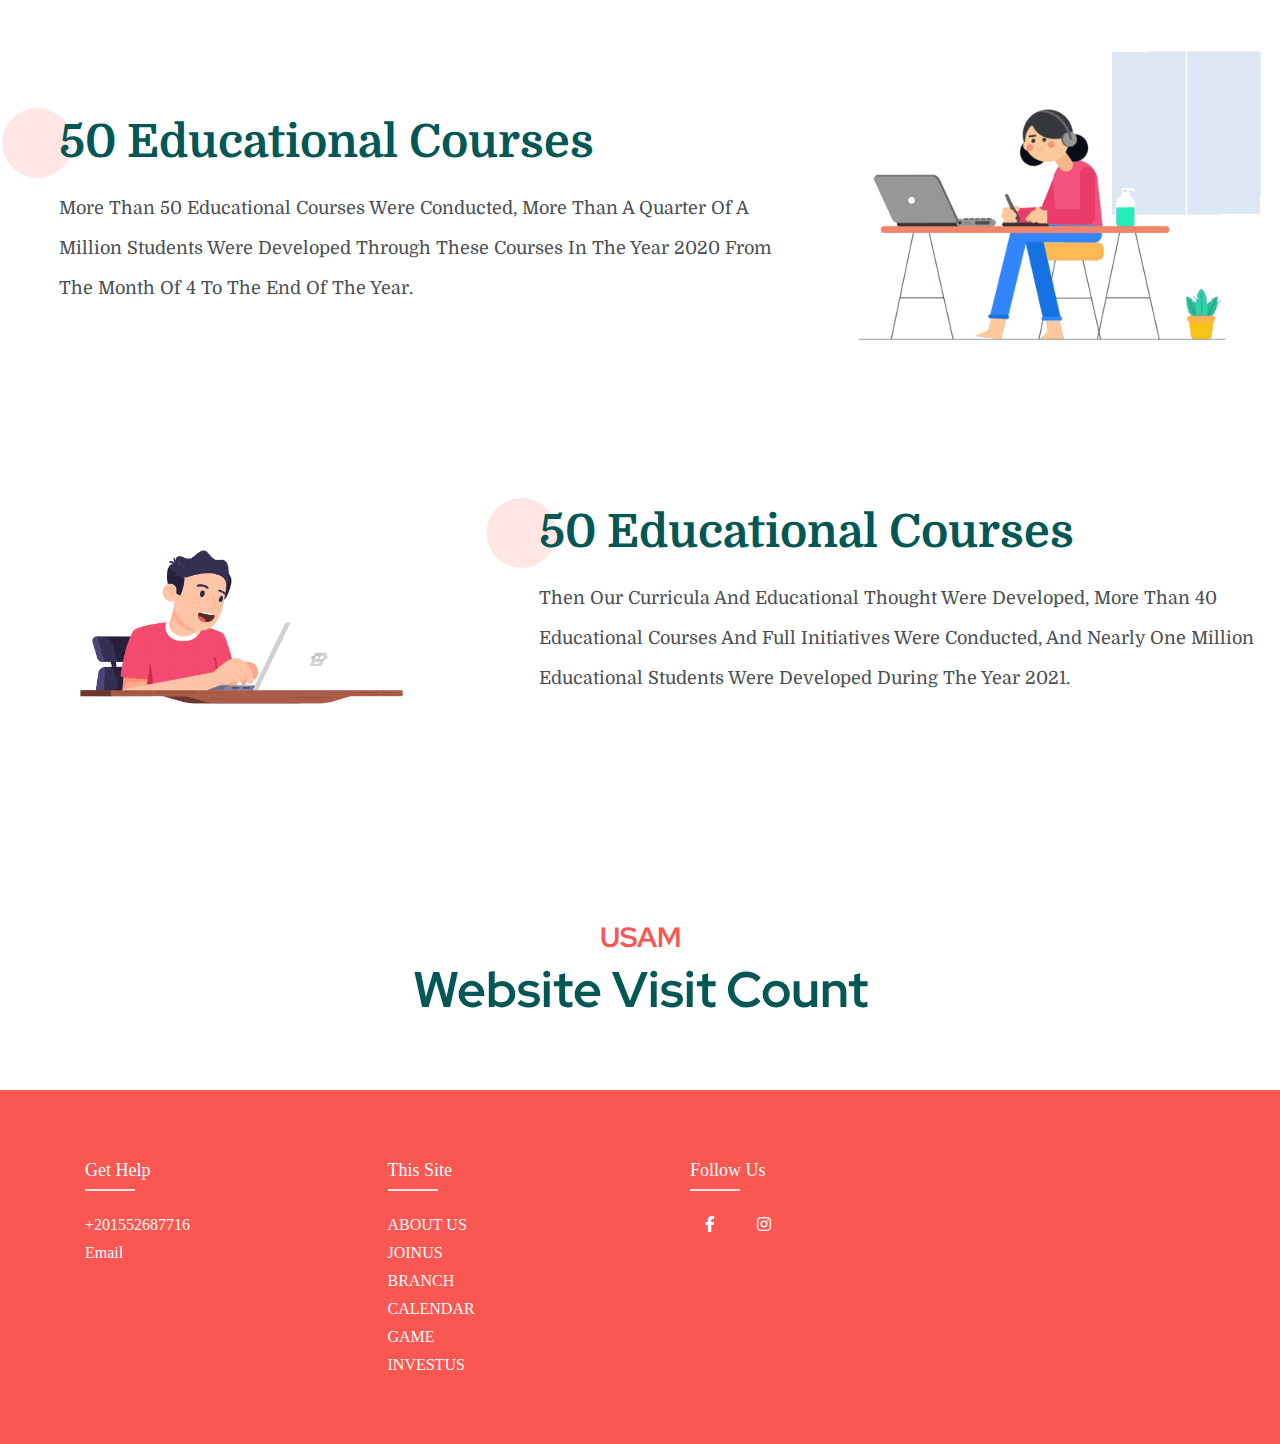
==== commit a93764c4: "v2" ====
--- a/index.html
+++ b/index.html
@@ -10,6 +10,7 @@
       href="https://fonts.googleapis.com/css2?family=Domine:wght@400;700&family=Red+Hat+Display:wght@700&display=swap"
       rel="stylesheet"
     />
+    <link rel="stylesheet" type="text/css" href="https://cdnjs.cloudflare.com/ajax/libs/font-awesome/5.15.1/css/all.min.css">
     <!-- Main Style -->
     <link rel="stylesheet" href="./css/main.css" />
     <title>USAM</title>
@@ -28,14 +29,28 @@
           </div>
           <!-- links -->
           <ul class="navbar__links">
-            <li class="navbar__link"><a href="#banner">overview</a></li>
-            <li class="navbar__link"><a href="#vis">VISION</a></li>
-            <li class="navbar__link"><a href="#contagion">departments</a></li>
-            <li class="navbar__link"><a href="#mis">MISSION </a></li>
+            <div class="ov_drop">
+            <li class="navbar__link" ><a>OVERVIE ▼</a>
+              
+                    <ul class="dropdown-content">
+                      <li><a href="#vis">VISION</a></li>
+                      <li ><a href="#contagion">departments</a></li>
+                      <li ><a href="#mis">MISSION </a></li>
+                      
+                      <li ><a href="#todo">ACHIEVEMENTS</a></li>
+                      <li ><a href="#ne">ourneed</a></li>
+                      <a href="#con">contact</a>
+                    </ul>
+                  
+            </li>
+          </div>
+            
+            <li class="navbar__link"><a>JOINUS</a></li>
+            <li class="navbar__link"><a href="branch.html">BRANCH</a></li>
              
-            <li class="navbar__link"><a href="#todo">ACHIEVEMENTS</a></li>
-            <li class="navbar__link"><a href="#ne">ourneed</a></li>
-            <a href="#con"><button class="navbar__btn">contact</button></a>
+            <li class="navbar__link"><a>CALENDAR</a></li>
+            <li class="navbar__link"><a>GAME</a></li>
+            <a href="#con"><button class="navbar__btn">INVESTUS</button></a>
           </ul>
           <!-- icon -->
           <div class="navbar__ham">
@@ -330,44 +345,9 @@
               </div>
               
             </div>
-            <!--our need-->
-            <div id="ne">
-              <section id="whatis">
-                <div class="container">
-                  <div class="banner__img">
-                    <img
-                      src="./img/5219070.jpg"
-                      alt="stydents"
-                      width="1500 px"
-                      height="700 px"
-                    />
-                  </div>
-                  <div class="banner__desc">
-                    <h4 class="banner__tag">USAM</h4>
-                    <h1 class="banner__title">
-                      WHAT WE NEED
-                    <p class="banner__detail">
-                      We need your cooperate for Our Works , in the
-                      education field can help more people To help people
-                      understand the role of entrepreneurship. In the field
-                      of projects, we have more than 60 projects, 20 of
-                      them have been completed as priority stages, and
-                      among them are many projects of great importance
-                      such as water purification and also in the field of
-                      space , We look forward to talking with you. If you
-                      have any questions, please do not hesitate to
-                      contact us.
-                    </h1>
-                    </p>
-                    <div class="banner__btn">
-                      <br>
-                    </div>
-                  </div>
-                </div>
-              </section>
-            </div>
-            </section>
+           
             <!--count-->
+            <div class="counter">
             <section id="symptoms" class="pt">
               <div class="container">
                 <div class="wrapper">
@@ -383,80 +363,45 @@
                 </div>
               </div>
             </section>
-         
-    
+          </div>
     <!-- Footer -->
     <div id="con">
-    <footer class="pt" >
-      <div class="container">
-        <div class="wrapper">
-          <div class="footer__top">
-            <!-- logo -->
-            <div class="navbar__logo">
-              <img src="./img/logo.png" alt="logo" />
-              <p>USAM</p>
-            </div>
-           
-            <!-- socials -->
-            <div class="footer__socials">
-              <!-- fb -->
-              <a href="https://www.facebook.com/Usam.Courses/?_rdc=2&_rdr" target="_blank">
-                <svg
-                  width="11"
-                  height="21"
-                  viewBox="0 0 11 21"
-                  xmlns="http://www.w3.org/2000/svg"
-                >
-                  <g fill="currentColor">
-                    <path
-                      d="M10.6162 0.290178V3.53125H8.68876C7.98489 3.53125 7.51018 3.67857 7.26465 3.97321C7.01911 4.26786 6.89634 4.70982 6.89634 5.29911V7.61942H10.4934L10.0146 11.2533H6.89634V20.5714H3.13965V11.2533H0.00906814V7.61942H3.13965V4.94308C3.13965 3.42076 3.56524 2.24219 4.41643 1.40737C5.26762 0.564359 6.40118 0.142856 7.8171 0.142856C9.02023 0.142856 9.95326 0.191963 10.6162 0.290178Z"
-                    />
-                  </g>
-                </svg>
-            
-              <!-- twitter -->
-              <a href="https://www.instagram.com/usamfoundation/?utm_medium=copy_link" target="_blank">
-                <svg 
-                xmlns="http://www.w3.org/2000/svg" 
-                width="16" 
-                height="20" 
-                fill="currentColor" 
-                viewBox="0 0 16 16"> 
-                <path 
-                d="M8 0C5.829 0 5.556.01 4.703.048 3.85.088 3.269.222 2.76.42a3.917 3.917 0 0 0-1.417.923A3.927 3.927 0 0 0 .42 2.76C.222 3.268.087 3.85.048 4.7.01 5.555 0 5.827 0 8.001c0 2.172.01 2.444.048 3.297.04.852.174 1.433.372 1.942.205.526.478.972.923 1.417.444.445.89.719 1.416.923.51.198 1.09.333 1.942.372C5.555 15.99 5.827 16 8 16s2.444-.01 3.298-.048c.851-.04 1.434-.174 1.943-.372a3.916 3.916 0 0 0 1.416-.923c.445-.445.718-.891.923-1.417.197-.509.332-1.09.372-1.942C15.99 10.445 16 10.173 16 8s-.01-2.445-.048-3.299c-.04-.851-.175-1.433-.372-1.941a3.926 3.926 0 0 0-.923-1.417A3.911 3.911 0 0 0 13.24.42c-.51-.198-1.092-.333-1.943-.372C10.443.01 10.172 0 7.998 0h.003zm-.717 1.442h.718c2.136 0 2.389.007 3.232.046.78.035 1.204.166 1.486.275.373.145.64.319.92.599.28.28.453.546.598.92.11.281.24.705.275 1.485.039.843.047 1.096.047 3.231s-.008 2.389-.047 3.232c-.035.78-.166 1.203-.275 1.485a2.47 2.47 0 0 1-.599.919c-.28.28-.546.453-.92.598-.28.11-.704.24-1.485.276-.843.038-1.096.047-3.232.047s-2.39-.009-3.233-.047c-.78-.036-1.203-.166-1.485-.276a2.478 2.478 0 0 1-.92-.598 2.48 2.48 0 0 1-.6-.92c-.109-.281-.24-.705-.275-1.485-.038-.843-.046-1.096-.046-3.233 0-2.136.008-2.388.046-3.231.036-.78.166-1.204.276-1.486.145-.373.319-.64.599-.92.28-.28.546-.453.92-.598.282-.11.705-.24 1.485-.276.738-.034 1.024-.044 2.515-.045v.002zm4.988 1.328a.96.96 0 1 0 0 1.92.96.96 0 0 0 0-1.92zm-4.27 1.122a4.109 4.109 0 1 0 0 8.217 4.109 4.109 0 0 0 0-8.217zm0 1.441a2.667 2.667 0 1 1 0 5.334 2.667 2.667 0 0 1 0-5.334z"/> 
-              </svg>
-              </a>
-              
-            </div>
-            
-         
-        </div>
-        <p class="conectes">
-          <svg xmlns="http://www.w3.org/2000/svg" width="24" height="24" viewBox="0 0 24 24">
-            <path d="M.057 24l1.687-6.163c-1.041-1.804-1.588-3.849-1.587-5.946.003-6.556 5.338-11.891 11.893-11.891 3.181.001 6.167 1.24 8.413 3.488 2.245 2.248 3.481 5.236 3.48 8.414-.003 6.557-5.338 11.892-11.893 11.892-1.99-.001-3.951-.5-5.688-1.448l-6.305 1.654zm6.597-3.807c1.676.995 3.276 1.591 5.392 1.592 5.448 0 9.886-4.434 9.889-9.885.002-5.462-4.415-9.89-9.881-9.892-5.452 0-9.887 4.434-9.889 9.884-.001 2.225.651 3.891 1.746 5.634l-.999 3.648 3.742-.981zm11.387-5.464c-.074-.124-.272-.198-.57-.347-.297-.149-1.758-.868-2.031-.967-.272-.099-.47-.149-.669.149-.198.297-.768.967-.941 1.165-.173.198-.347.223-.644.074-.297-.149-1.255-.462-2.39-1.475-.883-.788-1.48-1.761-1.653-2.059-.173-.297-.018-.458.13-.606.134-.133.297-.347.446-.521.151-.172.2-.296.3-.495.099-.198.05-.372-.025-.521-.075-.148-.669-1.611-.916-2.206-.242-.579-.487-.501-.669-.51l-.57-.01c-.198 0-.52.074-.792.372s-1.04 1.016-1.04 2.479 1.065 2.876 1.213 3.074c.149.198 2.095 3.2 5.076 4.487.709.306 1.263.489 1.694.626.712.226 1.36.194 1.872.118.571-.085 1.758-.719 2.006-1.413.248-.695.248-1.29.173-1.414z"/>
-          </svg>
-          
-            +201559081550
-          </p>
-
-          <a class="conectes">
-            <svg xmlns="http://www.w3.org/2000/svg" width="24" height="24" viewBox="0 0 24 24">
-              <path d="M12.042 23.648c-7.813 0-12.042-4.876-12.042-11.171 0-6.727 4.762-12.125 13.276-12.125 6.214 0 10.724 4.038 10.724 9.601 0 8.712-10.33 11.012-9.812 6.042-.71 1.108-1.854 2.354-4.053 2.354-2.516 0-4.08-1.842-4.08-4.807 0-4.444 2.921-8.199 6.379-8.199 1.659 0 2.8.876 3.277 2.221l.464-1.632h2.338c-.244.832-2.321 8.527-2.321 8.527-.648 2.666 1.35 2.713 3.122 1.297 3.329-2.58 3.501-9.327-.998-12.141-4.821-2.891-15.795-1.102-15.795 8.693 0 5.611 3.95 9.381 9.829 9.381 3.436 0 5.542-.93 7.295-1.948l1.177 1.698c-1.711.966-4.461 2.209-8.78 2.209zm-2.344-14.305c-.715 1.34-1.177 3.076-1.177 4.424 0 3.61 3.522 3.633 5.252.239.712-1.394 1.171-3.171 1.171-4.529 0-2.917-3.495-3.434-5.246-.134z"/>
-            </svg>
-          
-            Admin@UsamFoundation.online 
-          </a>
-            
-          
-      
-          <div class="footer__bottom">
-            <p>&copy; Thank you for your
-              time on checking our
-              cooperate proposal.</p>
-          </div>
-        </div>
-      </div>
-    </footer>
+      <footer class="footer">
+        <div class="container___fo">
+          <div class="row">
+            
+            <div class="footer-col">
+              <h4>get help</h4>
+              <ul>
+                <li><a href="#">+201552687716</a></li>
+                <li><a href="mailto:Admin@UsamFoundation.online">Email</a></li>
+                
+              </ul>
+            </div>
+            <div class="footer-col">
+              <h4>This site</h4>
+              <ul>
+                <li><a href="#">ABOUT US</a></li>
+                <li><a href="#">JOINUS</a></li>
+                <li><a href="#">BRANCH</a></li>
+                <li><a href="#">CALENDAR</a></li>
+                <li><a href="#">GAME</a></li>
+                <li><a href="#">INVESTUS</a></li>
+              </ul>
+            </div>
+            <div class="footer-col">
+              <h4>follow us</h4>
+              <div class="social-links">
+                <a href="https://www.facebook.com/Usam.Courses/?_rdc=2&_rdr" target="_blank" ><i class="fab fa-facebook-f"></i></a>
+                
+                <a href="https://www.instagram.com/usamfoundation/?utm_medium=copy_link" target="_blank"><i class="fab fa-instagram"></i></a>
+               
+              </div>
+            </div>
+          </div>
+        </div>
+     </footer>
+   
   </div>
     <script src="./js/main.js"></script>
   </body>
--- a/css/main.css
+++ b/css/main.css
@@ -232,7 +232,7 @@
 
 @media (min-width: 62em) {
   .navbar__links {
-    position: initial;
+    position: relative;
     transform: translateX(0);
     opacity: 1;
     background-color: var(--light-pink);
@@ -599,83 +599,80 @@
 
 
 /* Footer ============= */
-.footer__top {
-  display: flex;
-  flex-direction: column;
-  justify-content: center;
-  align-items: center;
-  padding: 0 15px;
-}
-
-.footer__link {
-  list-style: none;
-  text-align: center;
-  padding: 15px 0;
-}
-
-.footer__link:first-child {
-  margin-top: 20%;
-}
-
-.footer__link a {
-  font-family: "Domine", serif;
-  font-size: 1.375rem;
-  text-decoration: none;
-  text-transform: capitalize;
-  color: var(--green);
-  transition: var(--smooth);
-}
-
-.footer__link a:hover {
-  color: var(--orange);
-  transition: var(--smooth);
-}
-
-.footer__socials {
-  display: flex;
-  align-items: center;
-  margin-top: 10%;
-}
-
-.footer__socials svg {
-  cursor: pointer;
-  margin: 0 15px;
-  color: var(--green);
-  transition: var(--smooth);
-}
-
-.footer__socials svg:hover {
-  color: var(--orange);
-  transition: var(--smooth);
-}
-
-.footer__bottom p {
-  font-family: "Domine", serif;
-  font-size: 1.125rem;
-  width: 95%;
-  margin: 5% auto;
-  text-align: center;
-  color: var(--gray);
-}
-
-@media (min-width: 62rem) {
-  .footer__top {
-    flex-direction: row;
-    justify-content: space-between;
-  }
-  .footer__links {
-    display: flex;
-  }
-  .footer__link {
-    margin: 0 15px;
-  }
-  .footer__link:first-child {
-    margin-top: 0;
-  }
-  .footer__socials {
-    margin-top: 0;
-  }
-}
+
+.container___fo{
+	
+	margin:auto;
+  padding-left: 70px;
+}
+.row{
+	display: flex;
+	flex-wrap: wrap;
+}
+ul{
+	list-style: none;
+}
+.footer{
+	background-color: var(--orange);
+    padding: 70px 0;
+}
+.footer-col{
+   width: 25%;
+   padding: 0 15px;
+}
+.footer-col h4{
+	font-size: 18px;
+	color: #ffffff;
+	text-transform: capitalize;
+	margin-bottom: 35px;
+	font-weight: 500;
+	position: relative;
+}
+.footer-col h4::before{
+	content: '';
+	position: absolute;
+	left:0;
+	bottom: -10px;
+	background-color: var(--pink);
+	height: 2px;
+	box-sizing: border-box;
+	width: 50px;
+}
+.footer-col ul li:not(:last-child){
+	margin-bottom: 10px;
+}
+.footer-col ul li a{
+	font-size: 16px;
+	text-transform: capitalize;
+	color: #ffffff;
+	text-decoration: none;
+	font-weight: 300;
+	color: white;
+	display: block;
+	transition: all 0.3s ease;
+}
+.footer-col ul li a:hover{
+	color:var(--green);
+	padding-left: 8px;
+}
+.footer-col .social-links a{
+	display: inline-block;
+	height: 40px;
+	width: 40px;
+	
+	margin:0 10px 10px 0;
+	text-align: center;
+	line-height: 40px;
+	
+	color: #ffffff;
+	transition: all 0.5s ease;
+}
+.footer-col .social-links a:hover{
+	color: var(--gray);
+	
+}
+
+
 
 #website-counter{
       display: flex;
@@ -686,6 +683,7 @@
   font-size: 40px;
     
     color:  var(--orange);
+    padding-bottom: 50px;
     
   
 }
@@ -708,5 +706,45 @@
   
 }
 
- 
-
+.dropdown-content {
+  display: none;
+  position: absolute;
+  background-color: #f1f1f1;
+  min-width: 160px;
+  box-shadow: 0px 8px 16px 0px rgba(0,0,0,0.2);
+  z-index: 1;
+}
+
+/* Links inside the dropdown */
+.dropdown-content a {
+  color: black;
+  padding: 12px 16px;
+  text-decoration: none;
+  display: block;
+}
+
+.ov_drop{
+  position: relative;
+  display: inline-block;
+}
+
+.dropdown-content{
+  display: none;
+  position: absolute;
+  background-color: #f9f9f9;
+  min-width: 160px;
+  box-shadow: 0px 8px 16px 0px rgba(0,0,0,0.2);
+  padding: 12px 16px;
+  z-index: 1;
+  list-style:none;
+  border-radius: 10%;
+}
+
+.ov_drop:hover .dropdown-content{
+  display: block;
+}
+
+
+
+
+
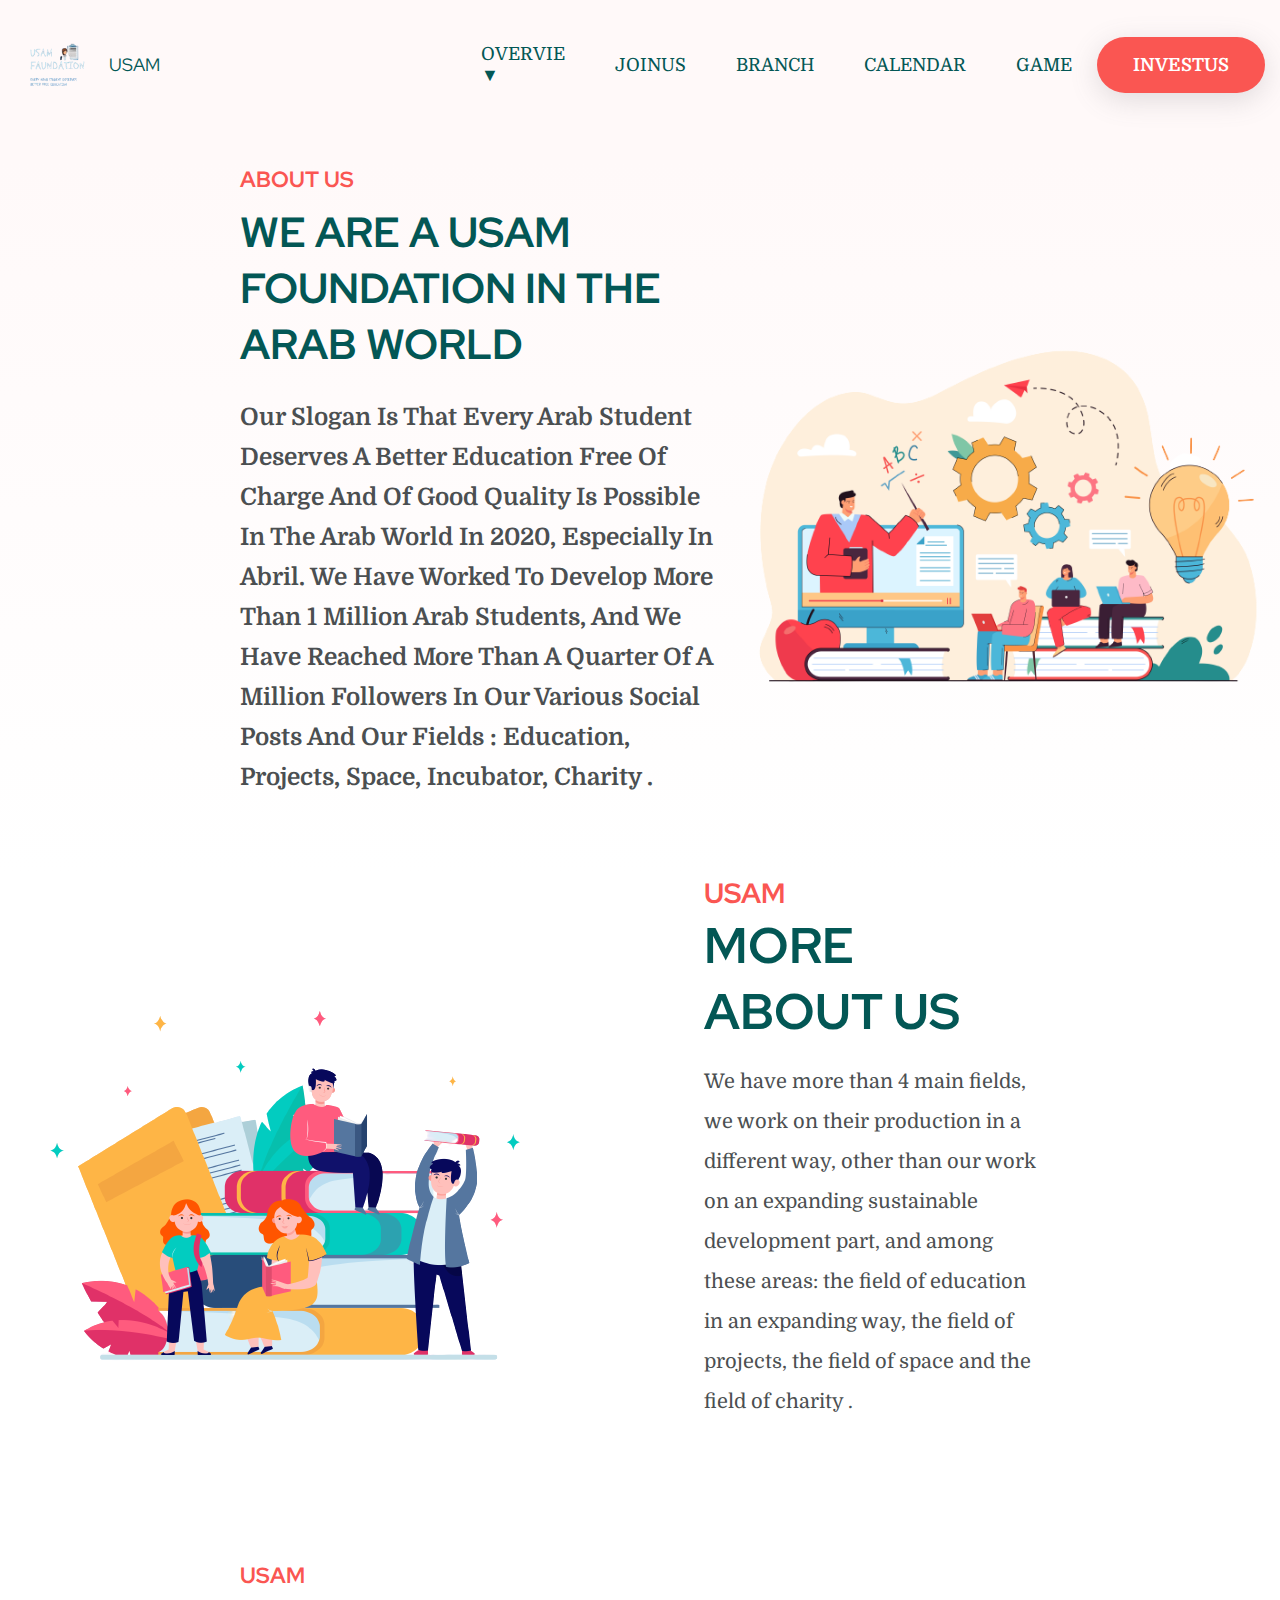
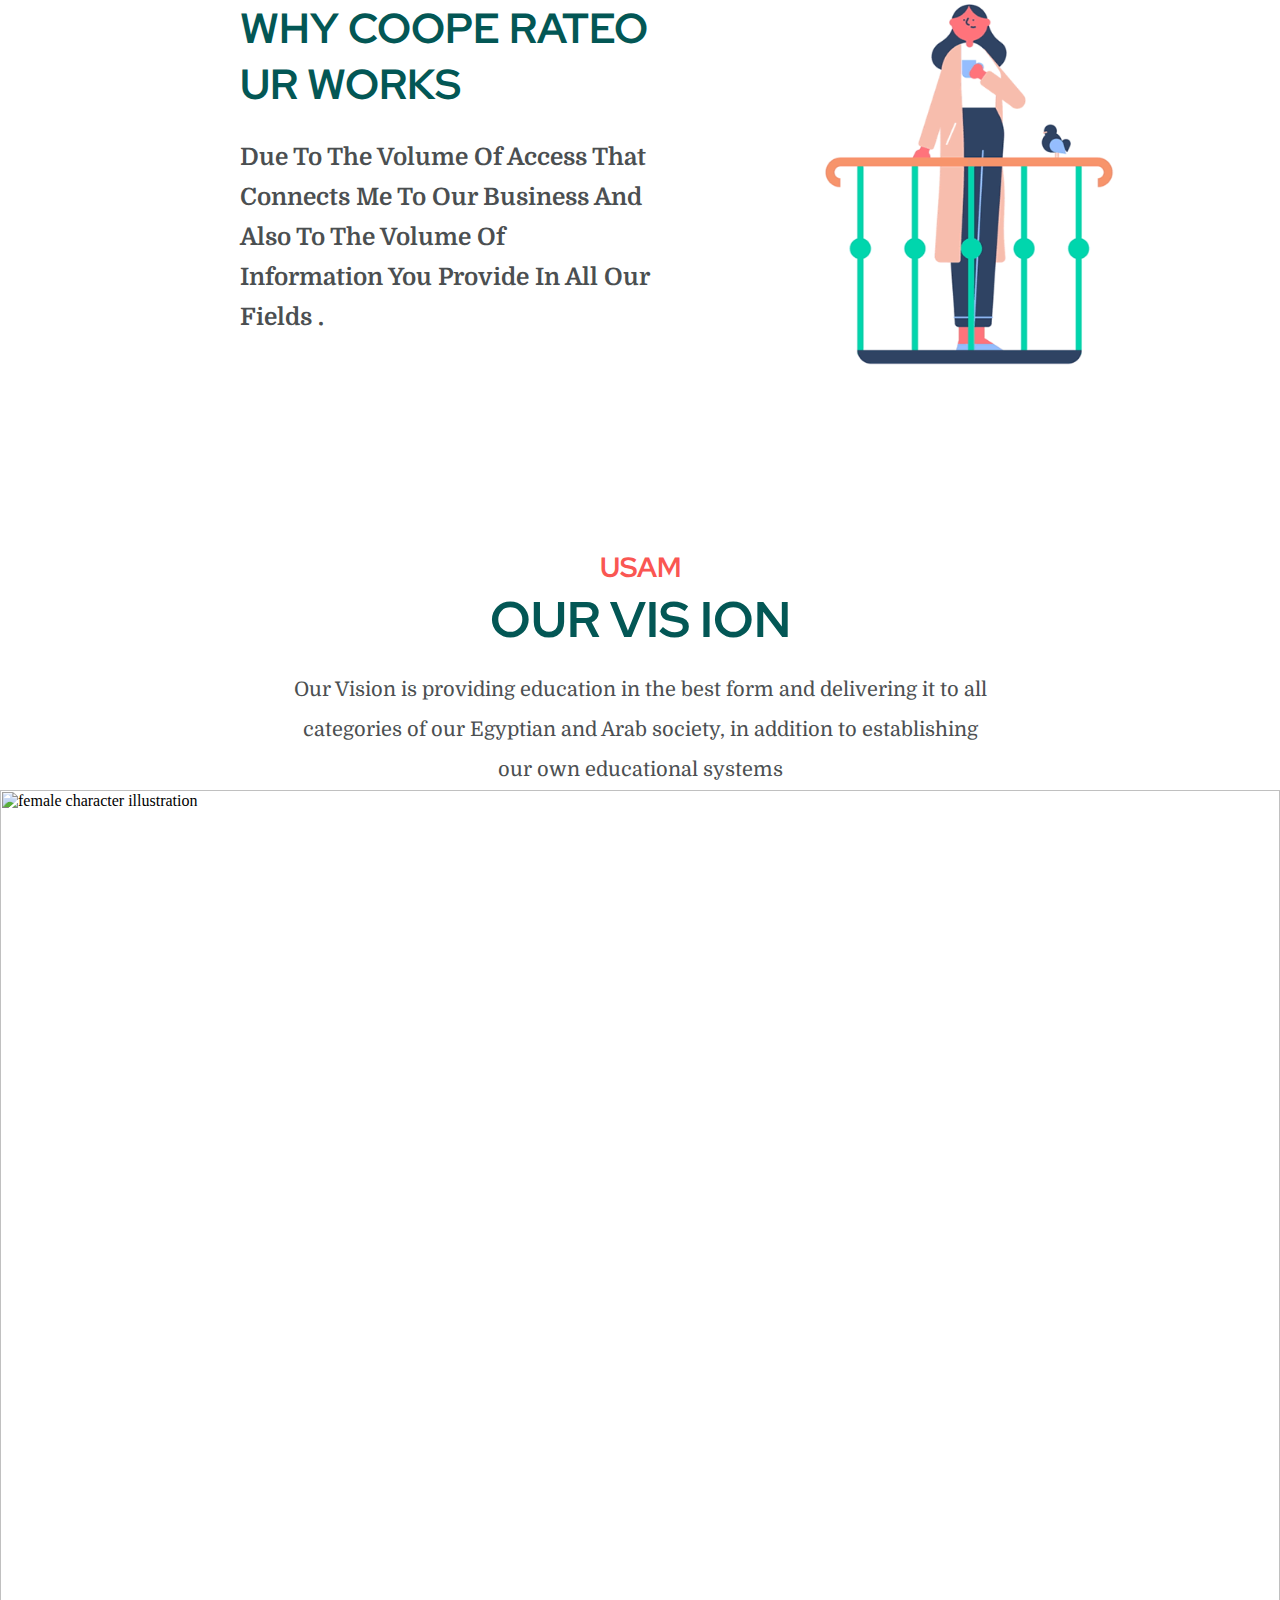
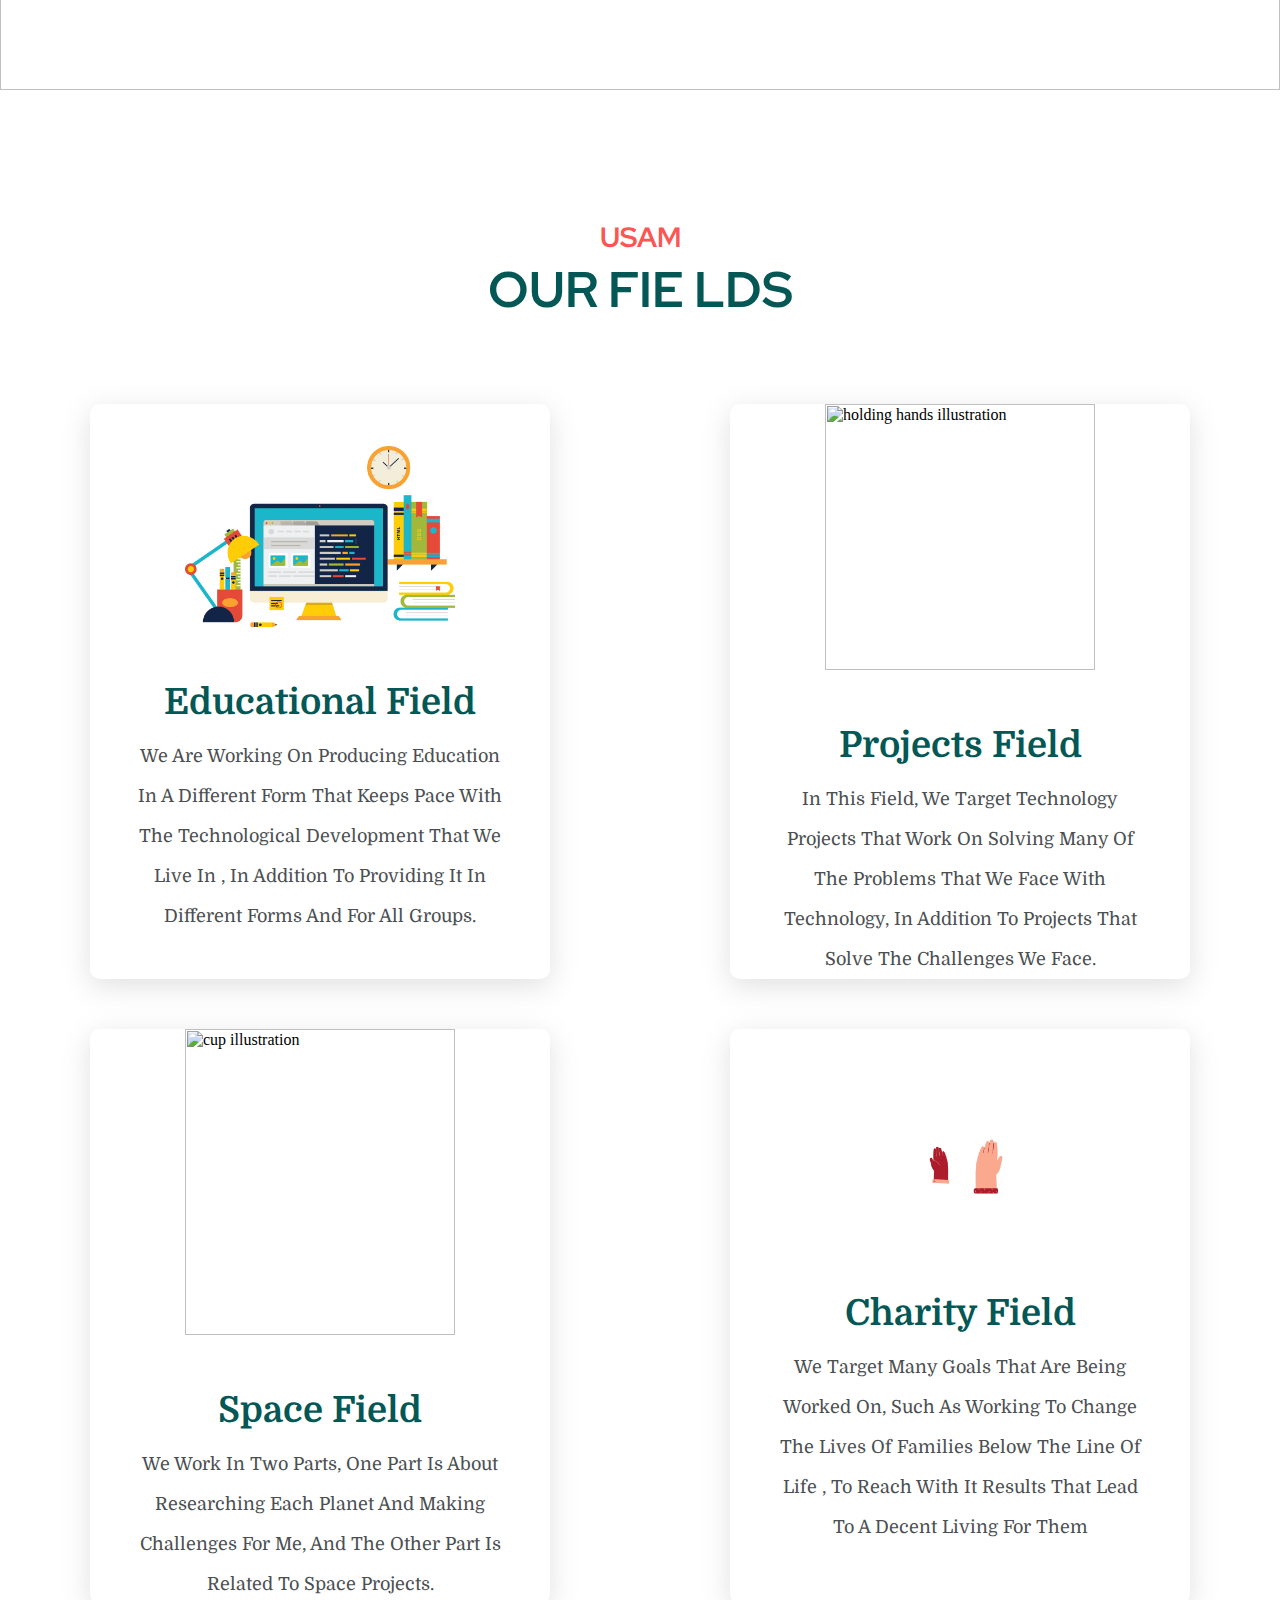
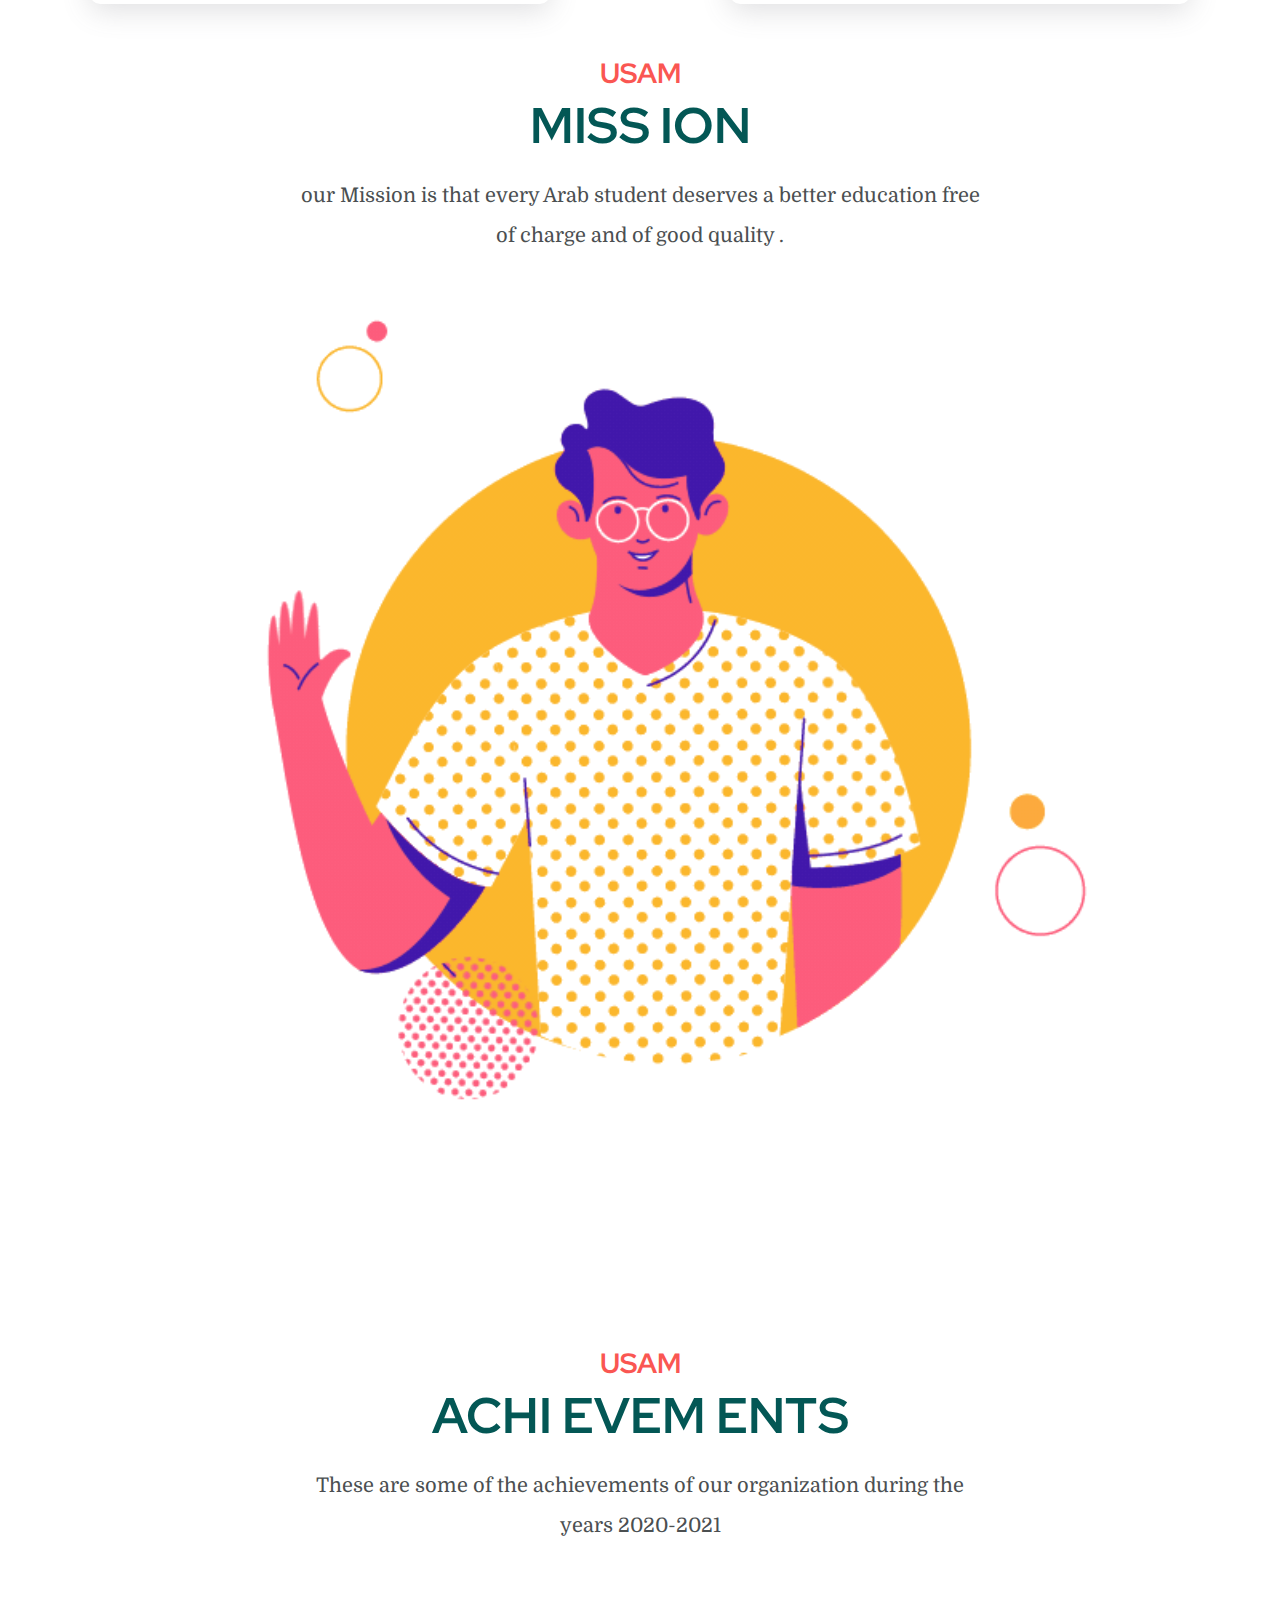
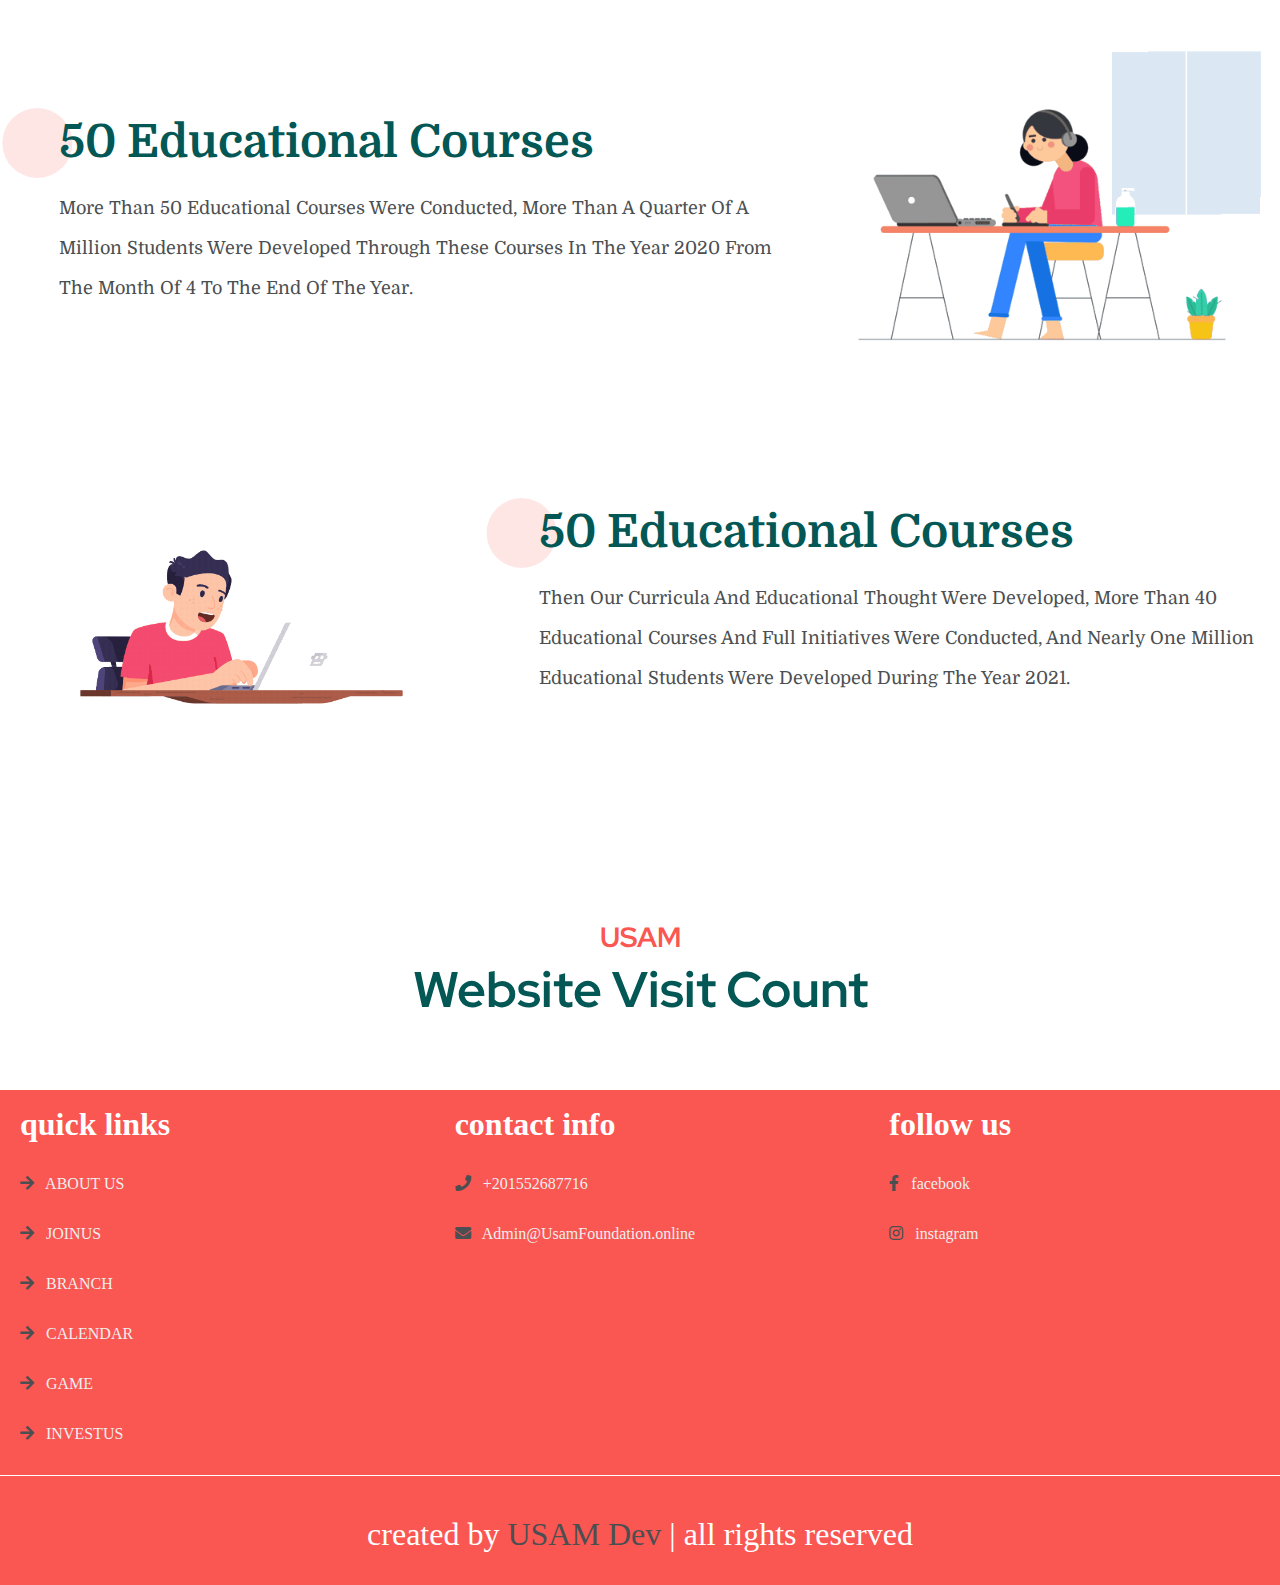
==== commit d91439ac: "joinus" ====
--- a/index.html
+++ b/index.html
@@ -45,7 +45,7 @@
             </li>
           </div>
             
-            <li class="navbar__link"><a>JOINUS</a></li>
+            <li class="navbar__link"><a href="join.html">JOINUS</a></li>
             <li class="navbar__link"><a href="branch.html">BRANCH</a></li>
              
             <li class="navbar__link"><a>CALENDAR</a></li>
@@ -365,42 +365,49 @@
             </section>
           </div>
     <!-- Footer -->
-    <div id="con">
-      <footer class="footer">
-        <div class="container___fo">
-          <div class="row">
-            
-            <div class="footer-col">
-              <h4>get help</h4>
-              <ul>
-                <li><a href="#">+201552687716</a></li>
-                <li><a href="mailto:Admin@UsamFoundation.online">Email</a></li>
-                
-              </ul>
-            </div>
-            <div class="footer-col">
-              <h4>This site</h4>
-              <ul>
-                <li><a href="#">ABOUT US</a></li>
-                <li><a href="#">JOINUS</a></li>
-                <li><a href="#">BRANCH</a></li>
-                <li><a href="#">CALENDAR</a></li>
-                <li><a href="#">GAME</a></li>
-                <li><a href="#">INVESTUS</a></li>
-              </ul>
-            </div>
-            <div class="footer-col">
-              <h4>follow us</h4>
-              <div class="social-links">
-                <a href="https://www.facebook.com/Usam.Courses/?_rdc=2&_rdr" target="_blank" ><i class="fab fa-facebook-f"></i></a>
-                
-                <a href="https://www.instagram.com/usamfoundation/?utm_medium=copy_link" target="_blank"><i class="fab fa-instagram"></i></a>
-               
-              </div>
-            </div>
-          </div>
-        </div>
-     </footer>
+   
+         
+
+     <section class="footer">
+
+      <div class="box-container">
+  
+          
+  
+          <div class="box">
+              <h3>quick links</h3>
+              <a href="#"> <i class="fas fa-arrow-right"></i> ABOUT US </a>
+              <a href="#"> <i class="fas fa-arrow-right"></i> JOINUS </a>
+              <a href="#"> <i class="fas fa-arrow-right"></i> BRANCH </a>
+              <a href="#"> <i class="fas fa-arrow-right"></i> CALENDAR </a>
+              <a href="#"> <i class="fas fa-arrow-right"></i> GAME </a>
+              <a href="#"> <i class="fas fa-arrow-right"></i> INVESTUS </a>
+              
+          </div>
+  
+          <div class="box">
+              <h3>contact info</h3>
+              <a href="#"> <i class="fas fa-phone"></i> +201552687716 </a>
+              
+              <a href="#"> <i class="fas fa-envelope"></i> Admin@UsamFoundation.online </a>
+             
+          </div>
+  
+          <div class="box">
+              <h3>follow us</h3>
+              <a href="https://www.facebook.com/Usam.Courses/?_rdc=2&_rdr"> <i class="fab fa-facebook-f"></i> facebook </a>
+              
+              <a href="https://www.instagram.com/usamfoundation/?utm_medium=copy_link"> <i class="fab fa-instagram"></i> instagram </a>
+              
+          </div>
+  
+      </div>
+  
+      <div class="credit"> created by <span>USAM Dev</span> | all rights reserved </div>
+  
+  </section>
+  
+  <!-- footer section ends -->
    
   </div>
     <script src="./js/main.js"></script>
--- a/css/main.css
+++ b/css/main.css
@@ -168,6 +168,7 @@
 .navbar__link a:hover {
   color: var(--green);
   transition: var(--smooth);
+  cursor: pointer;
 }
 
 .navbar__btn {
@@ -600,78 +601,55 @@
 
 /* Footer ============= */
 
-.container___fo{
-	
-	margin:auto;
-  padding-left: 70px;
-}
-.row{
-	display: flex;
-	flex-wrap: wrap;
-}
-ul{
-	list-style: none;
-}
 .footer{
-	background-color: var(--orange);
-    padding: 70px 0;
-}
-.footer-col{
-   width: 25%;
-   padding: 0 15px;
-}
-.footer-col h4{
-	font-size: 18px;
-	color: #ffffff;
-	text-transform: capitalize;
-	margin-bottom: 35px;
-	font-weight: 500;
-	position: relative;
-}
-.footer-col h4::before{
-	content: '';
-	position: absolute;
-	left:0;
-	bottom: -10px;
-	background-color: var(--pink);
-	height: 2px;
-	box-sizing: border-box;
-	width: 50px;
-}
-.footer-col ul li:not(:last-child){
-	margin-bottom: 10px;
-}
-.footer-col ul li a{
-	font-size: 16px;
-	text-transform: capitalize;
-	color: #ffffff;
-	text-decoration: none;
-	font-weight: 300;
-	color: white;
-	display: block;
-	transition: all 0.3s ease;
-}
-.footer-col ul li a:hover{
-	color:var(--green);
-	padding-left: 8px;
-}
-.footer-col .social-links a{
-	display: inline-block;
-	height: 40px;
-	width: 40px;
-	
-	margin:0 10px 10px 0;
-	text-align: center;
-	line-height: 40px;
-	
-	color: #ffffff;
-	transition: all 0.5s ease;
-}
-.footer-col .social-links a:hover{
-	color: var(--gray);
-	
-}
-
+  background:var(--orange);
+}
+
+.footer .box-container{
+  display: grid;
+  grid-template-columns: repeat(auto-fit, minmax(25rem, 1fr));
+  gap:1.5rem;
+}
+
+.footer .box-container .box h3{
+  font-size: 2rem;
+  padding:1rem 0;
+  color:#fff;
+  margin-left:20px ;
+}
+
+.footer .box-container .box a{
+  display: block;
+  font-size: 1rem;
+  padding:1rem 0;
+  color:#eee;
+  margin-left:20px ;
+  text-decoration: none;
+}
+
+.footer .box-container .box a i{
+  padding-right: .5rem;
+  color:var(--gray);
+}
+
+.footer .box-container .box a:hover i{
+  padding-right: 1.5rem;
+  color:#fff;
+}
+
+.footer .credit{
+  text-align: center;
+  border-top: .1rem solid #fff;
+  color:#fff;
+  padding:2rem;
+  padding-top: 2.5rem;
+  margin-top: 1rem;
+  font-size: 2rem;
+}
+
+.footer .credit span{
+  color:var(--gray);
+}
 
 
 #website-counter{
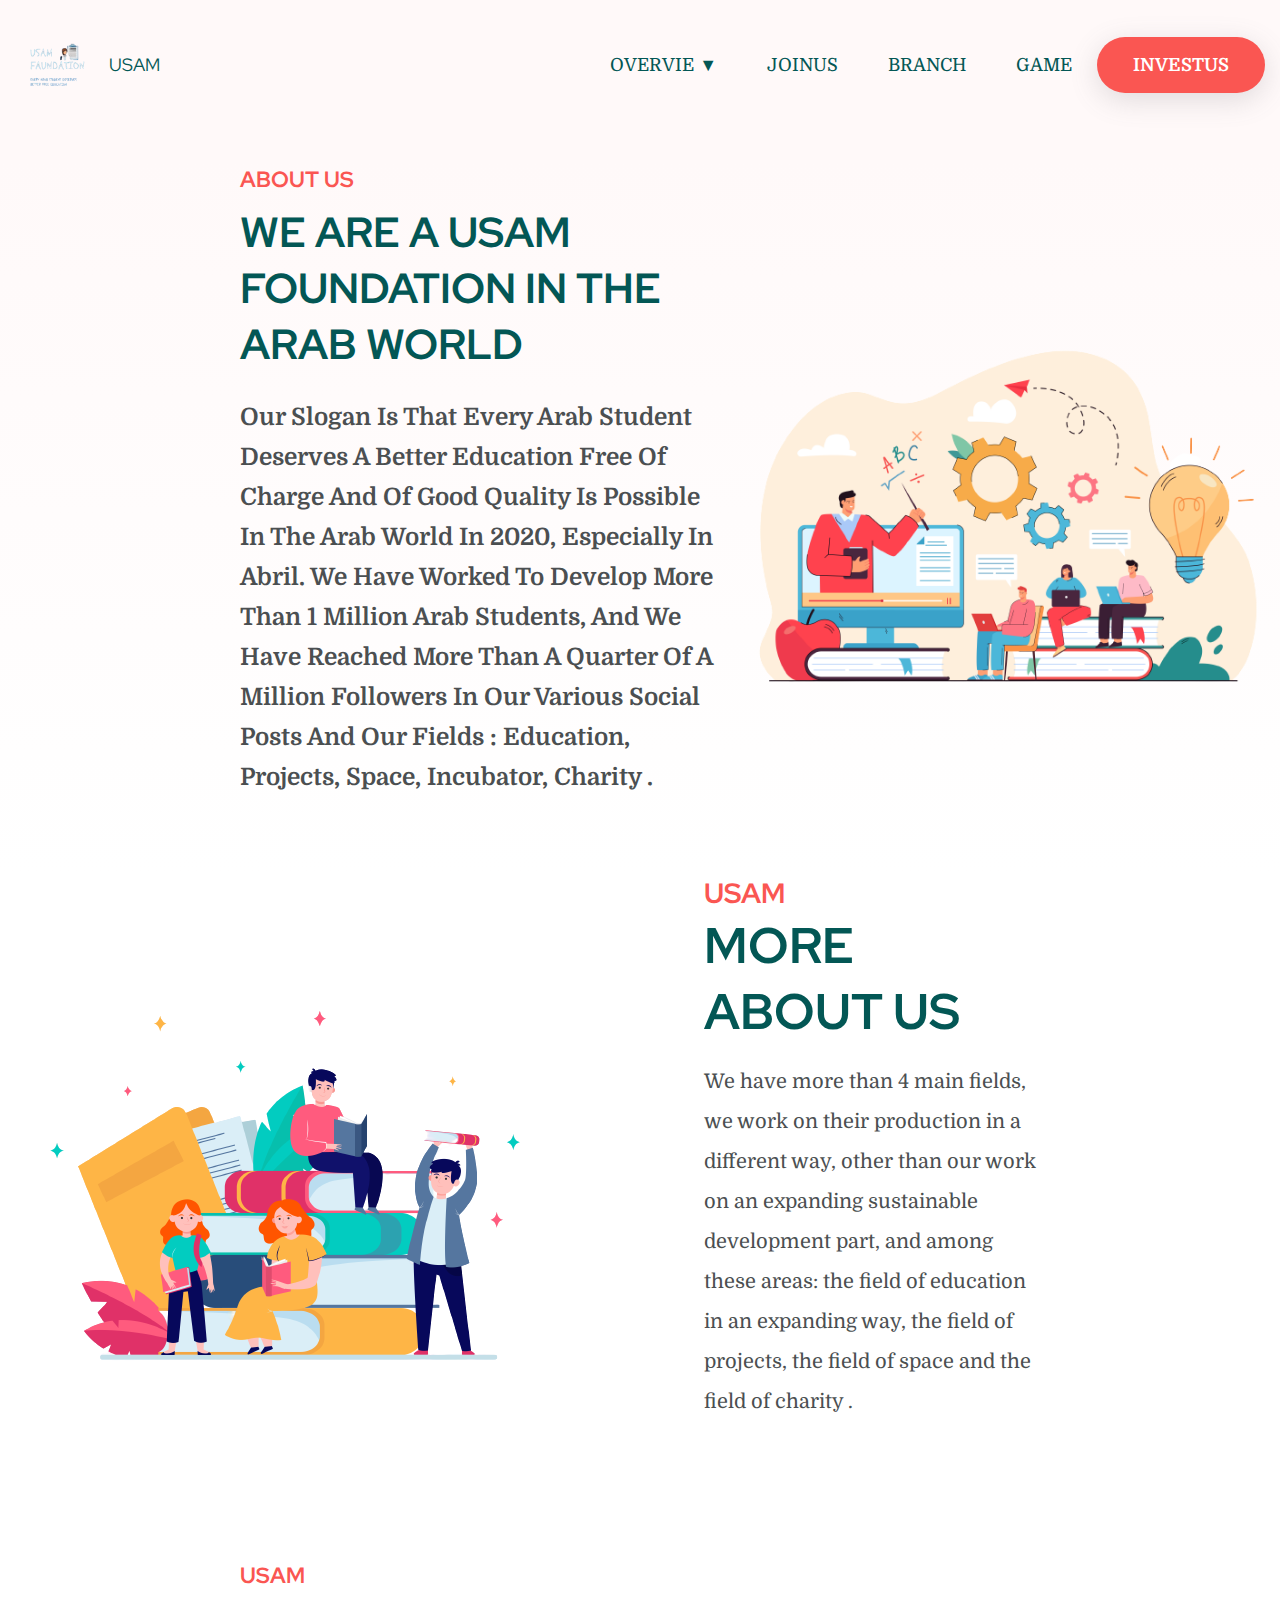
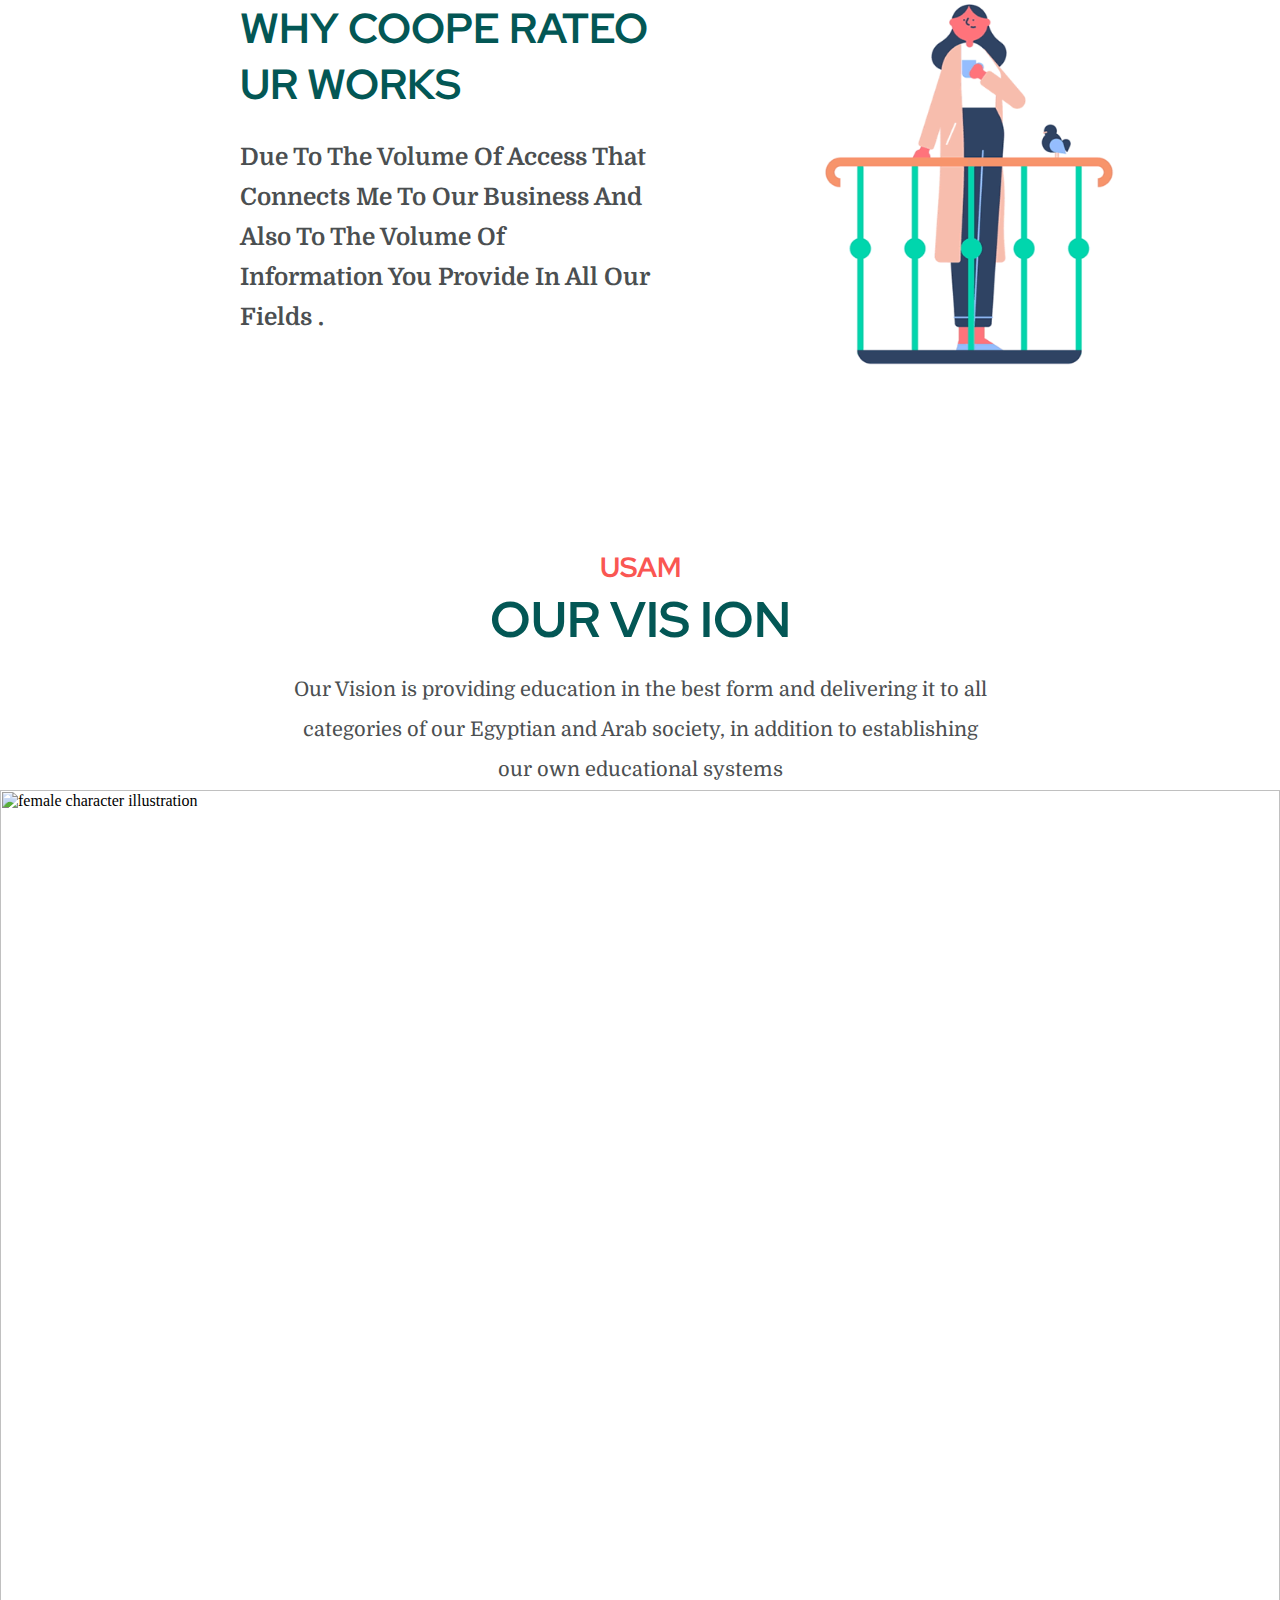
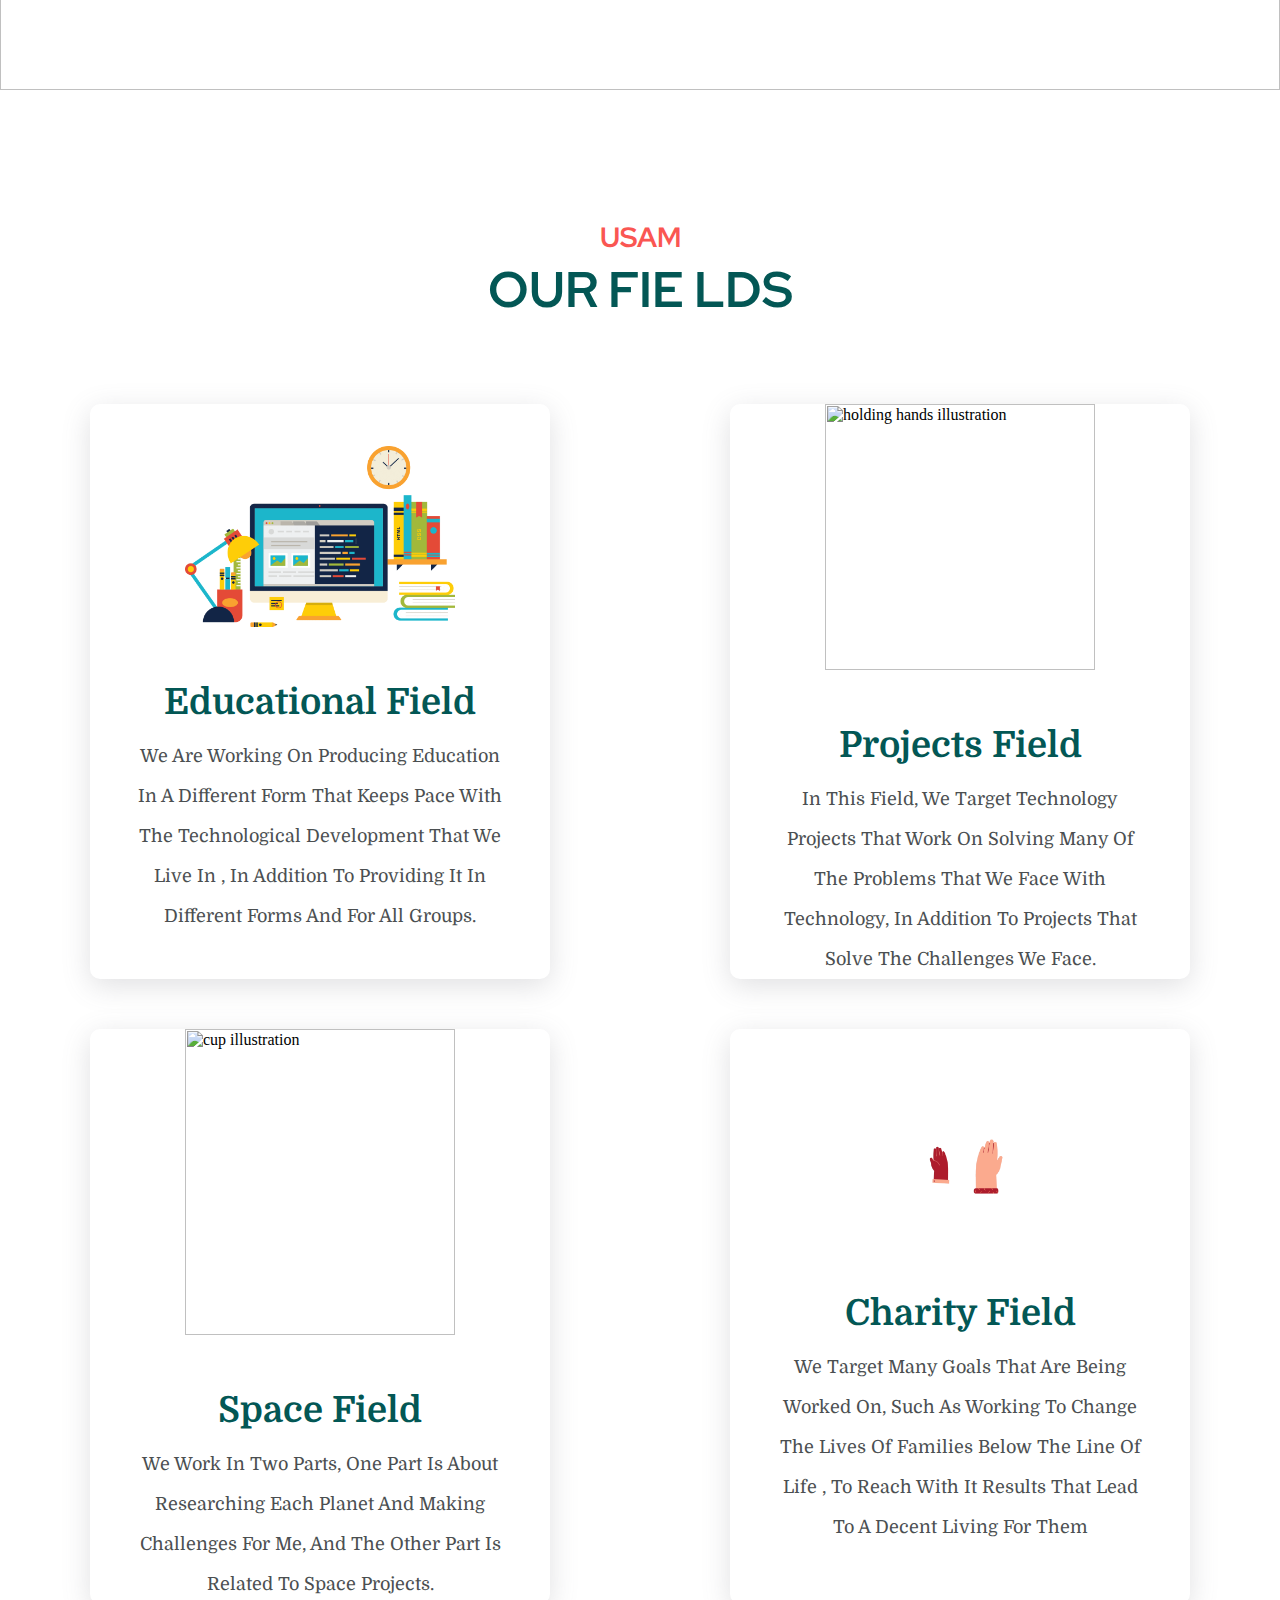
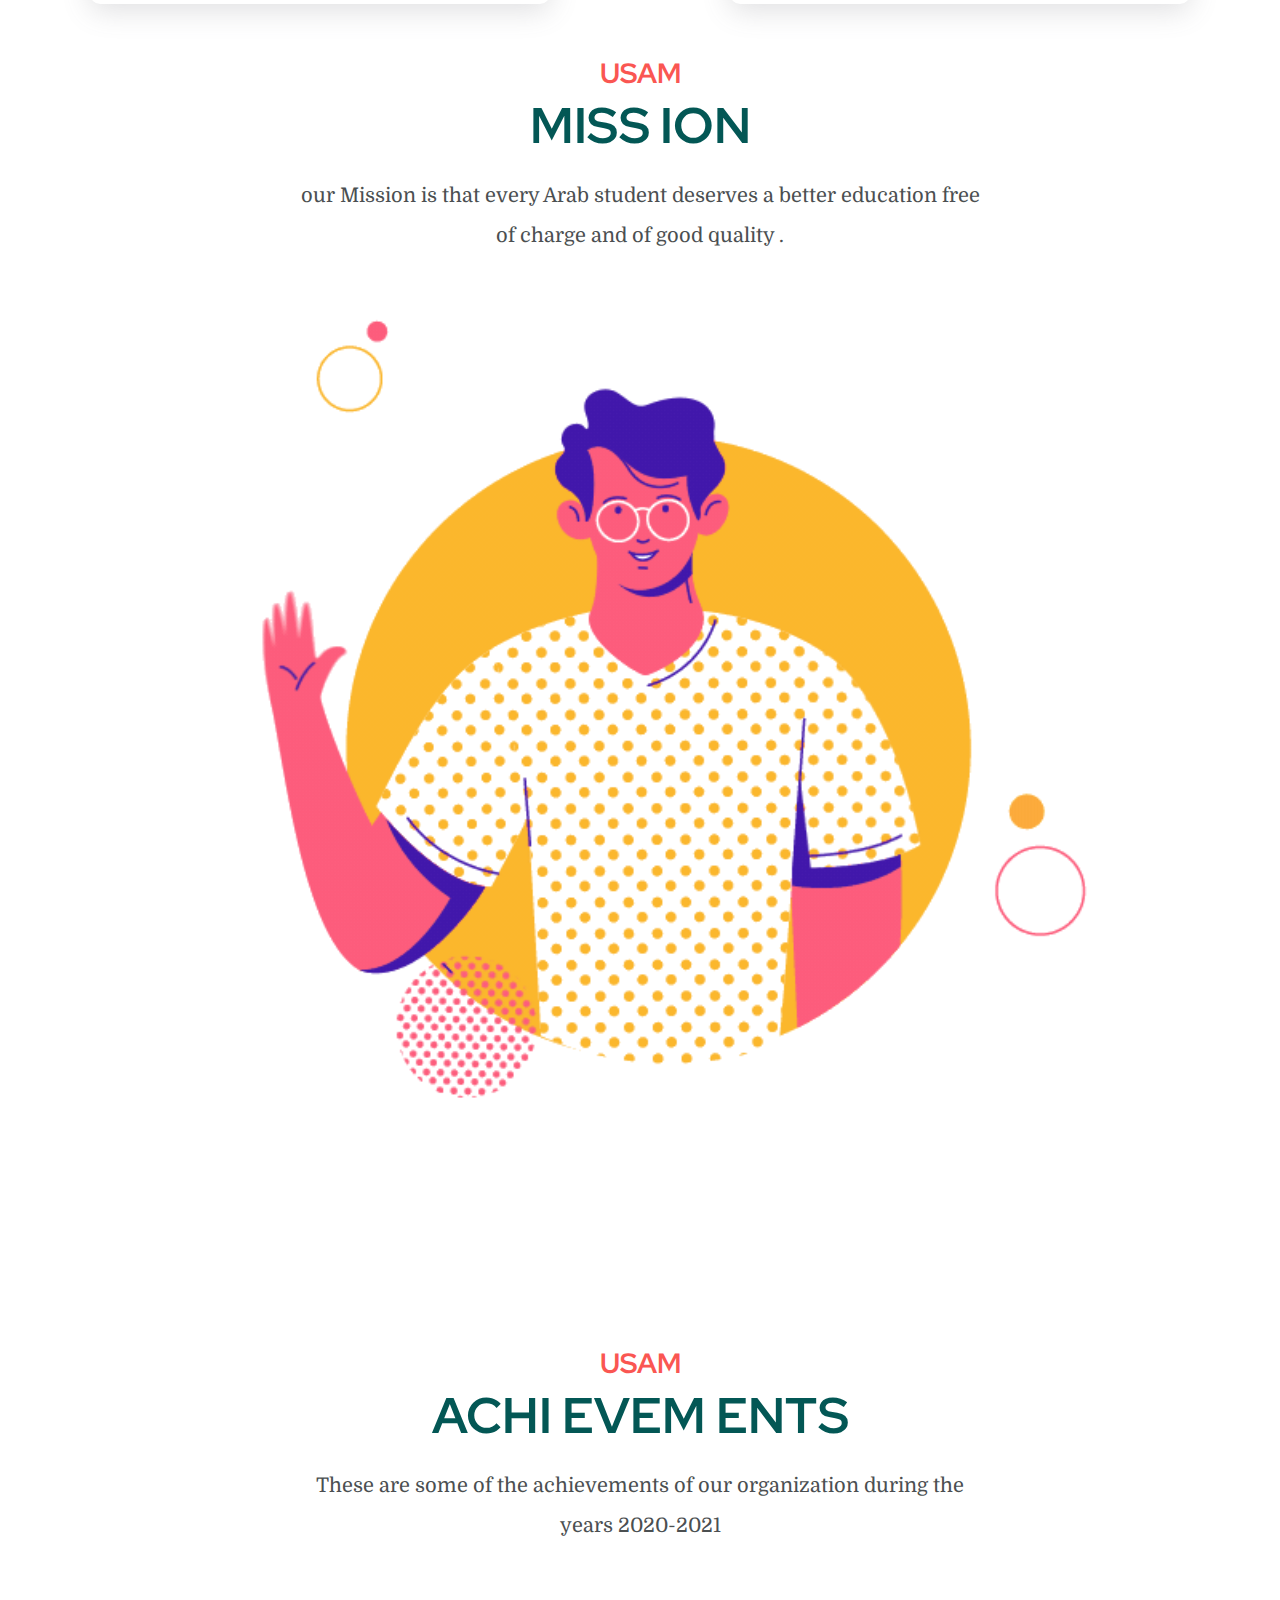
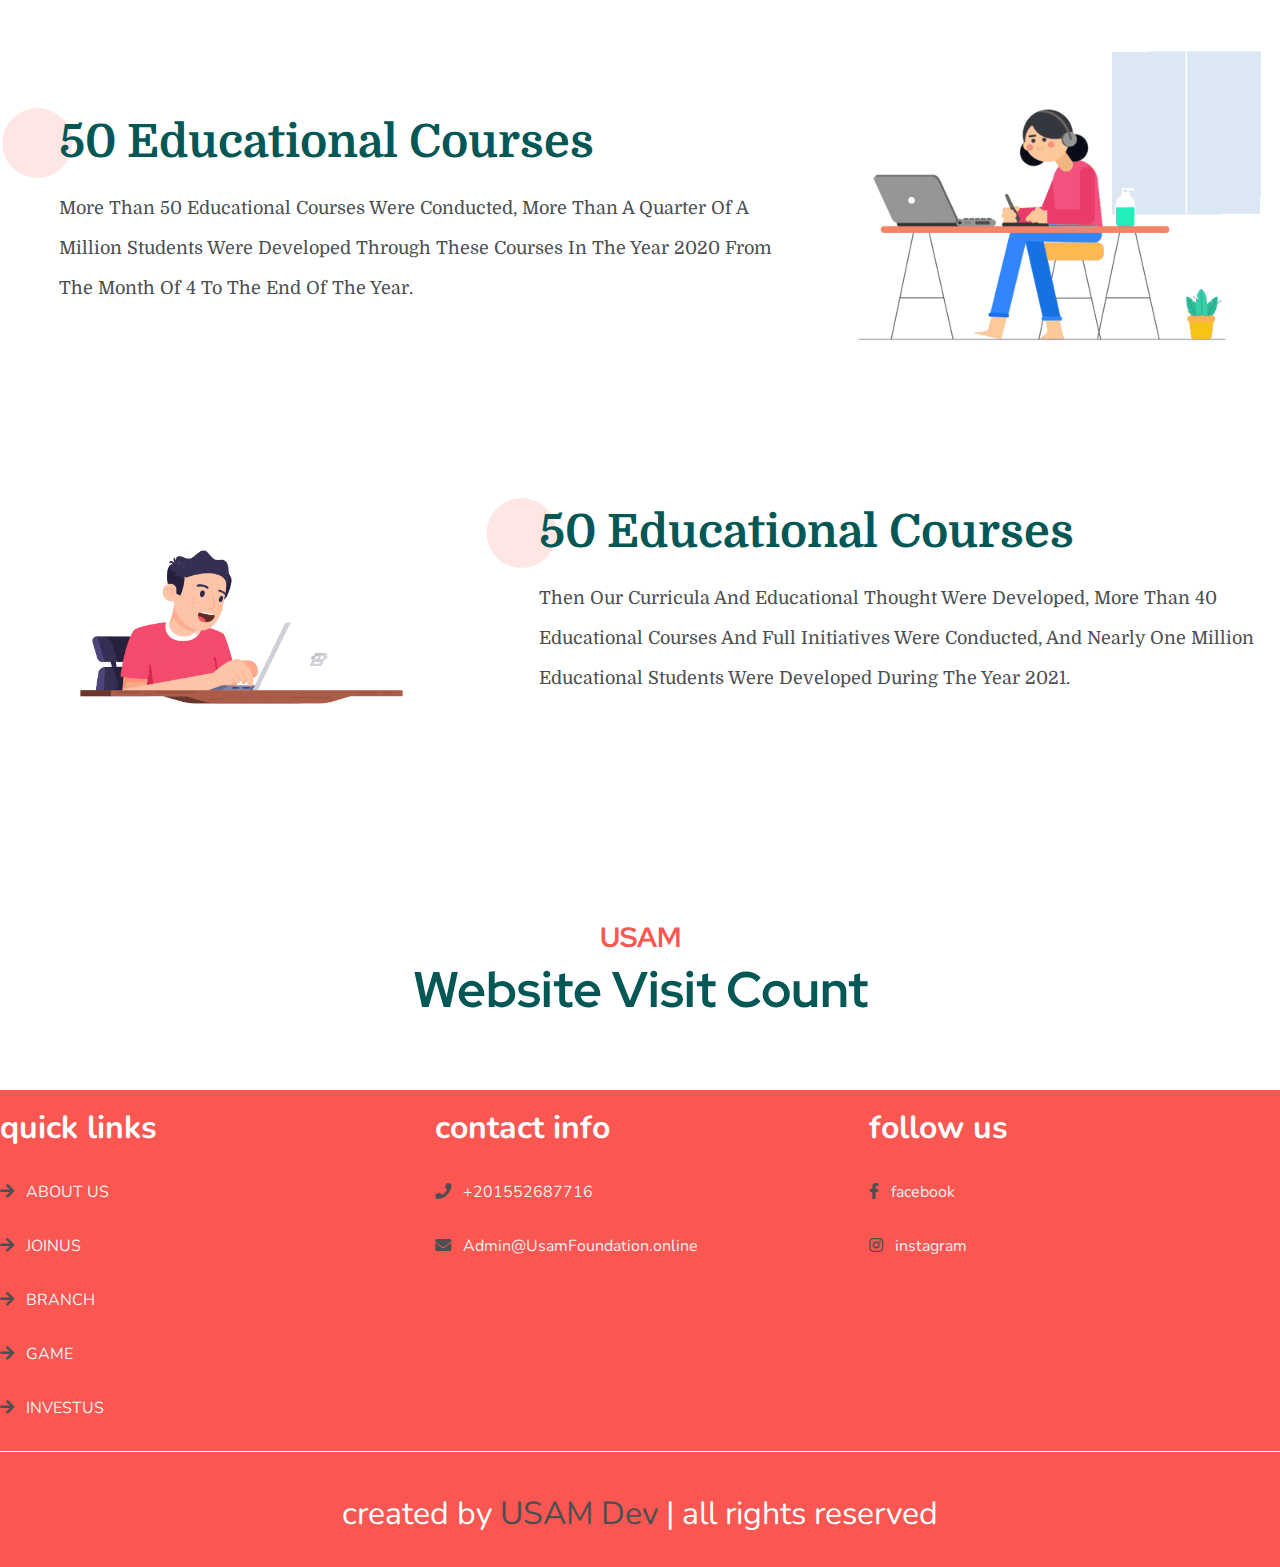
==== commit 078418f8: "inv" ====
--- a/index.html
+++ b/index.html
@@ -48,9 +48,9 @@
             <li class="navbar__link"><a href="join.html">JOINUS</a></li>
             <li class="navbar__link"><a href="branch.html">BRANCH</a></li>
              
-            <li class="navbar__link"><a>CALENDAR</a></li>
+          
             <li class="navbar__link"><a>GAME</a></li>
-            <a href="#con"><button class="navbar__btn">INVESTUS</button></a>
+            <a href="inv.html"><button class="navbar__btn">INVESTUS</button></a>
           </ul>
           <!-- icon -->
           <div class="navbar__ham">
@@ -368,7 +368,7 @@
    
          
 
-     <section class="footer">
+     <section class="footer" id="con">
 
       <div class="box-container">
   
@@ -377,11 +377,11 @@
           <div class="box">
               <h3>quick links</h3>
               <a href="#"> <i class="fas fa-arrow-right"></i> ABOUT US </a>
-              <a href="#"> <i class="fas fa-arrow-right"></i> JOINUS </a>
-              <a href="#"> <i class="fas fa-arrow-right"></i> BRANCH </a>
-              <a href="#"> <i class="fas fa-arrow-right"></i> CALENDAR </a>
+              <a href="join.html"> <i class="fas fa-arrow-right"></i> JOINUS </a>
+              <a href="branch.html"> <i class="fas fa-arrow-right"></i> BRANCH </a>
+              
               <a href="#"> <i class="fas fa-arrow-right"></i> GAME </a>
-              <a href="#"> <i class="fas fa-arrow-right"></i> INVESTUS </a>
+              <a href="inv.html"> <i class="fas fa-arrow-right"></i> INVESTUS </a>
               
           </div>
   
--- a/css/main.css
+++ b/css/main.css
@@ -1,3 +1,4 @@
+@import url('https://fonts.googleapis.com/css2?family=Nunito:wght@200;600;700&display=swap');
 /* Global ============= */
 *,
 *:before,
@@ -17,13 +18,11 @@
 }
 
 .container {
-  max-width: 1920px;
-  width: 100%;
+
   margin: 0 auto;
 }
 
 .wrapper {
-  max-width: 1440px;
   width: 100%;
   margin: 0 auto;
 }
@@ -603,11 +602,13 @@
 
 .footer{
   background:var(--orange);
+  font-family: 'Nunito', sans-serif;
+  
 }
 
 .footer .box-container{
   display: grid;
-  grid-template-columns: repeat(auto-fit, minmax(25rem, 1fr));
+  grid-template-columns: repeat(auto-fit, minmax(25rem, 2fr));
   gap:1.5rem;
 }
 
@@ -615,7 +616,8 @@
   font-size: 2rem;
   padding:1rem 0;
   color:#fff;
-  margin-left:20px ;
+  
+  
 }
 
 .footer .box-container .box a{
@@ -623,8 +625,9 @@
   font-size: 1rem;
   padding:1rem 0;
   color:#eee;
-  margin-left:20px ;
+
   text-decoration: none;
+
 }
 
 .footer .box-container .box a i{
@@ -645,6 +648,8 @@
   padding-top: 2.5rem;
   margin-top: 1rem;
   font-size: 2rem;
+  font-family: 'Nunito', sans-serif;
+  font-weight: normal;
 }
 
 .footer .credit span{
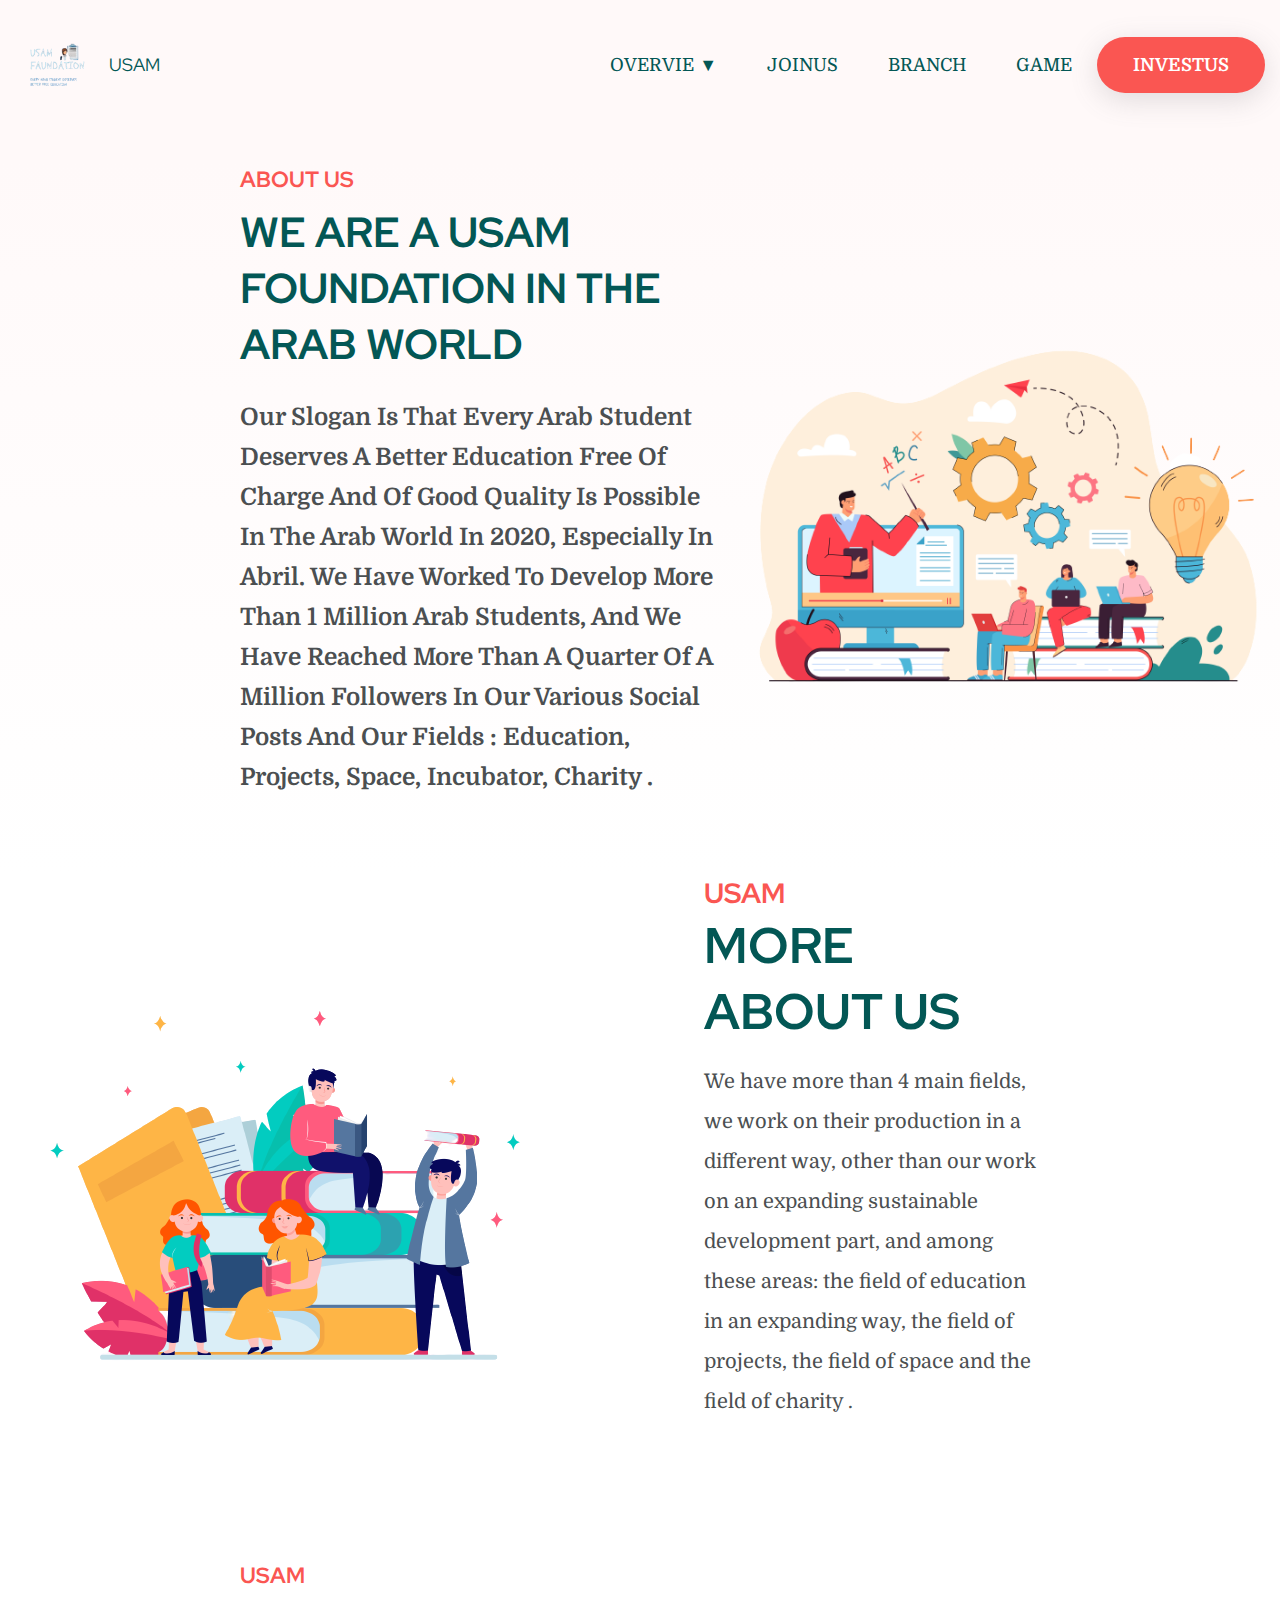
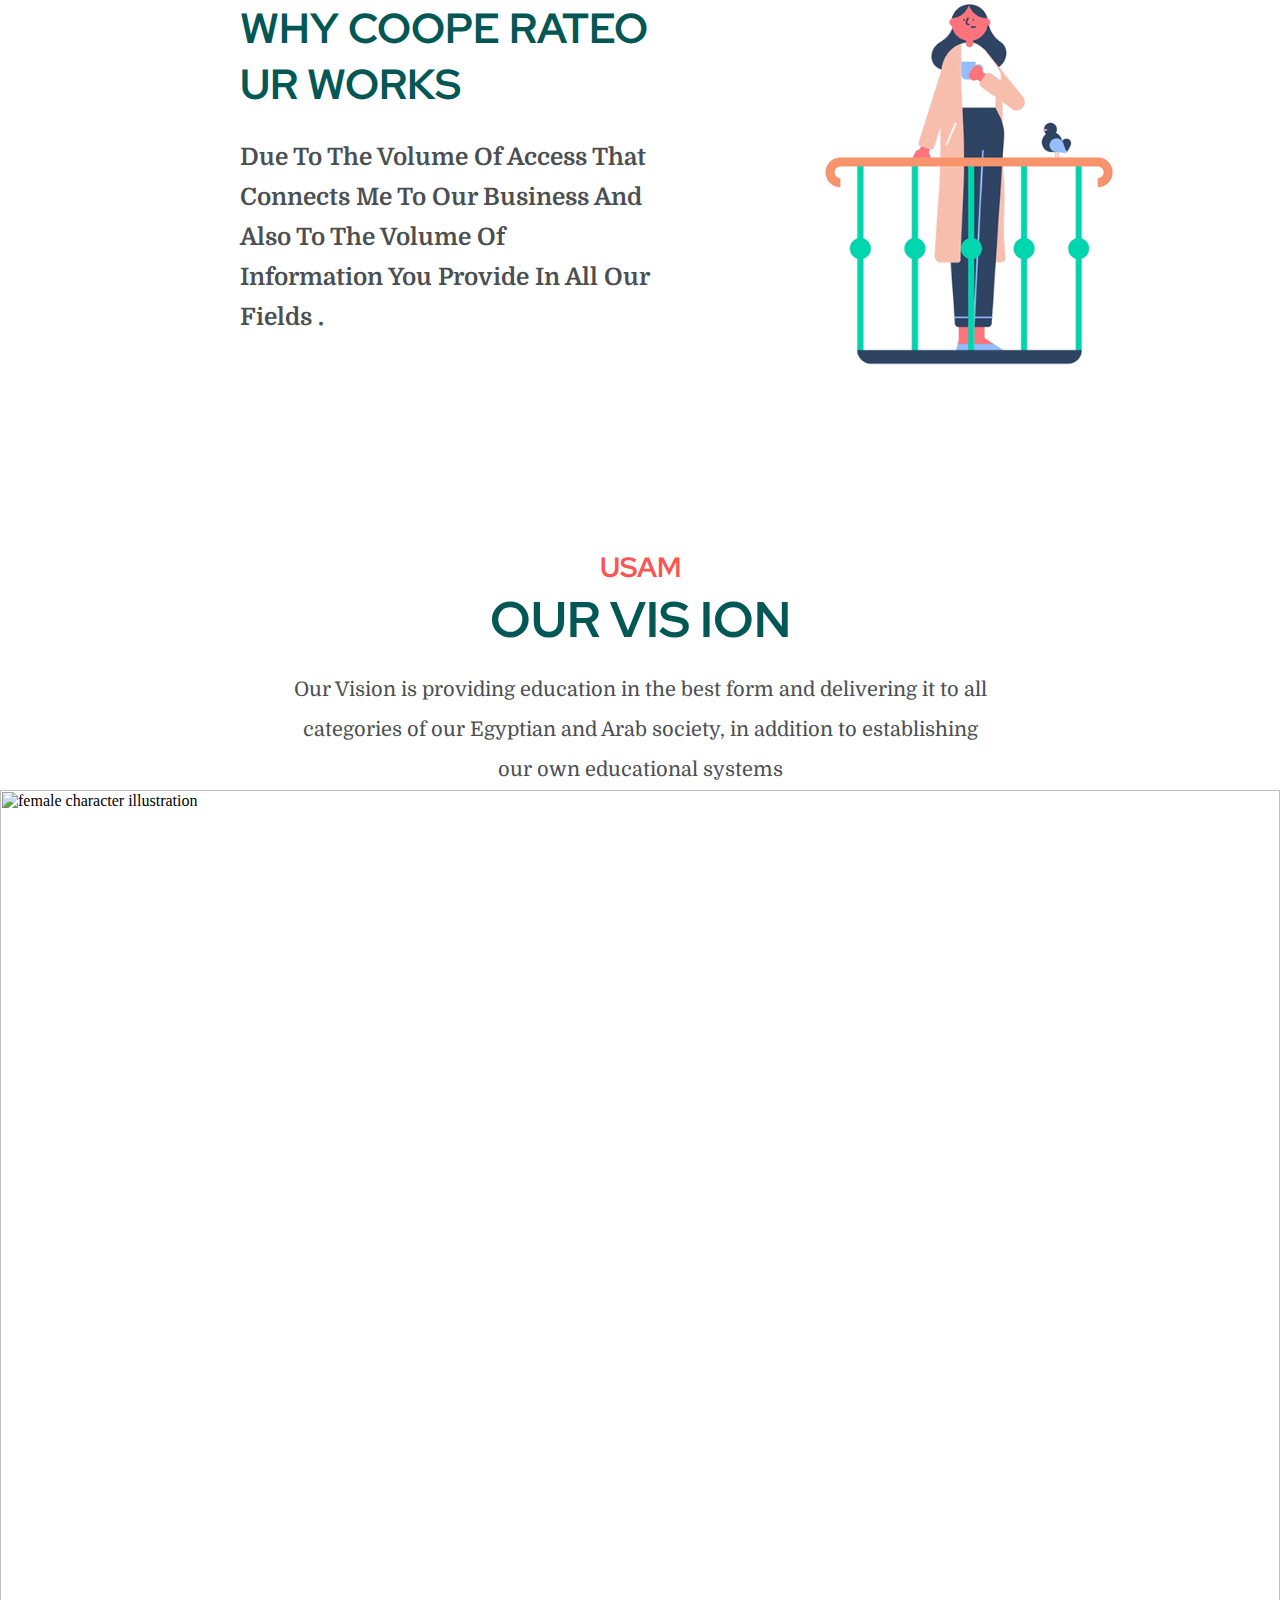
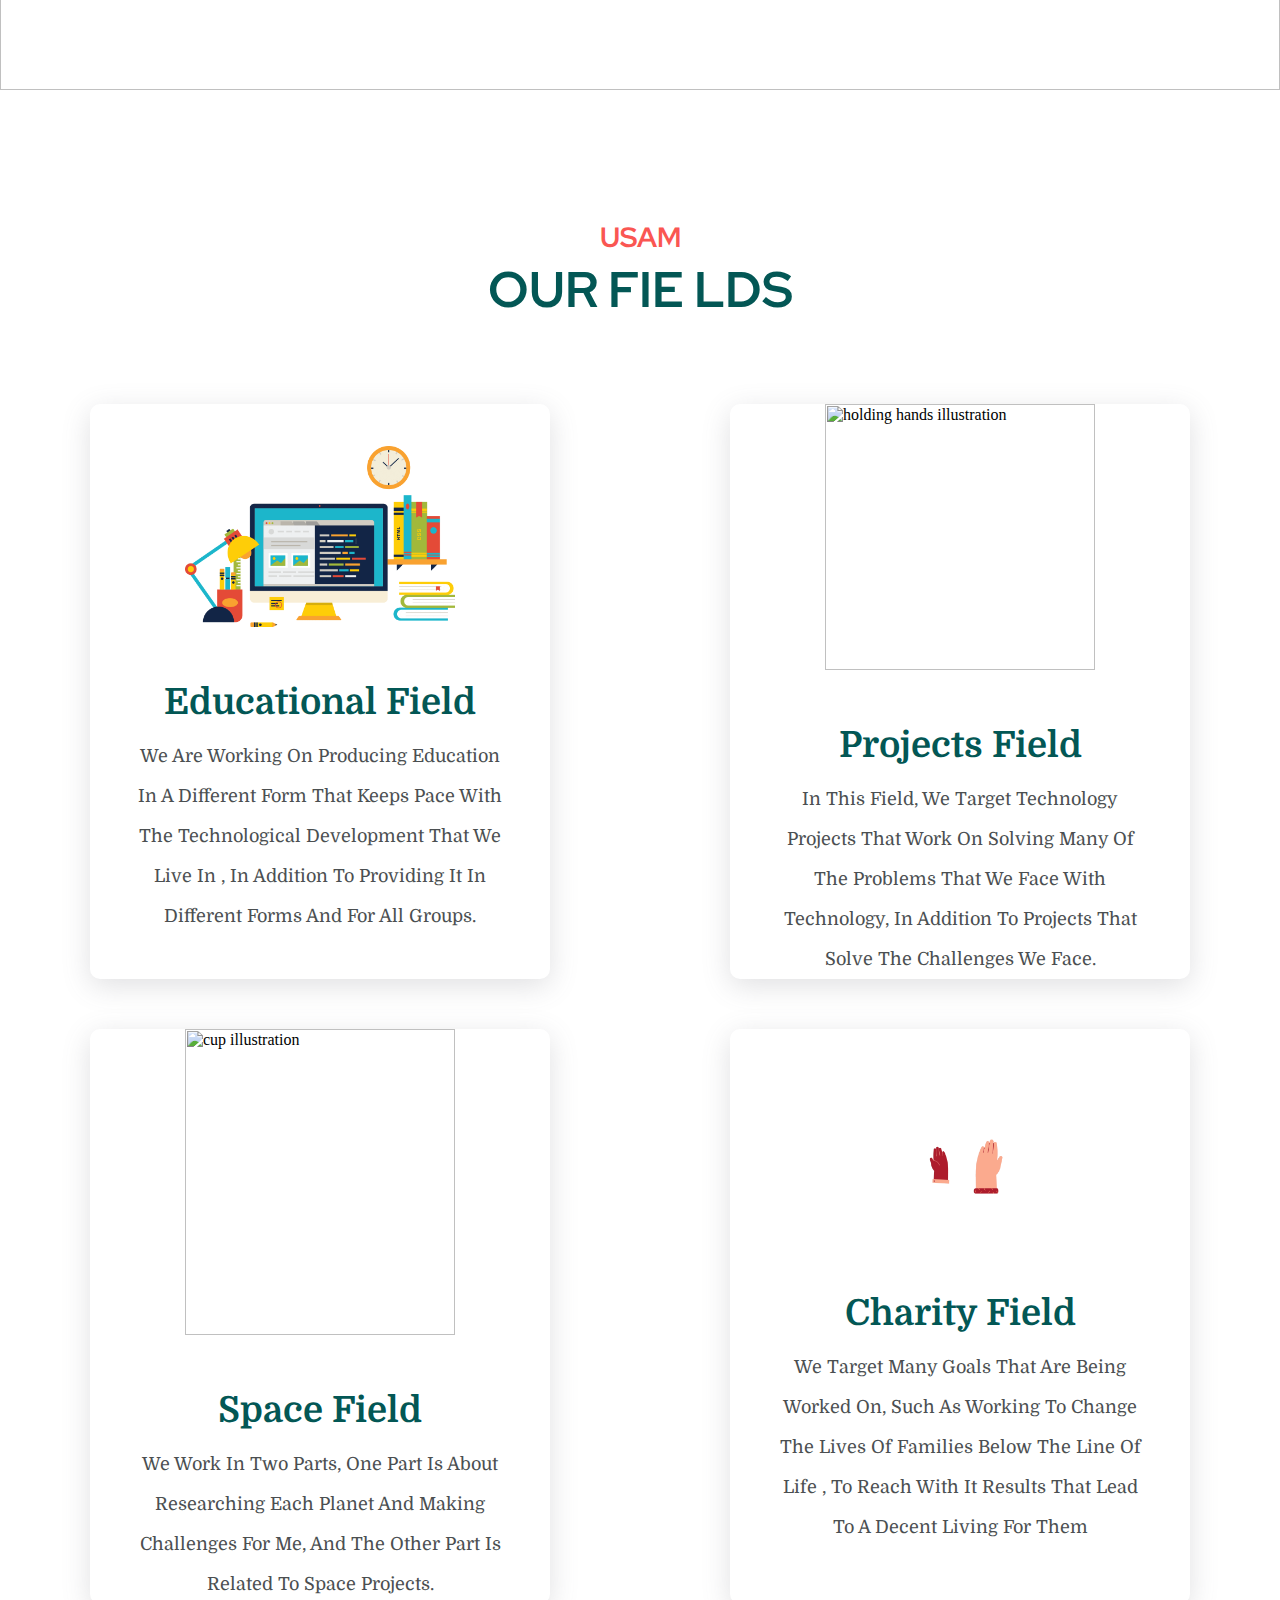
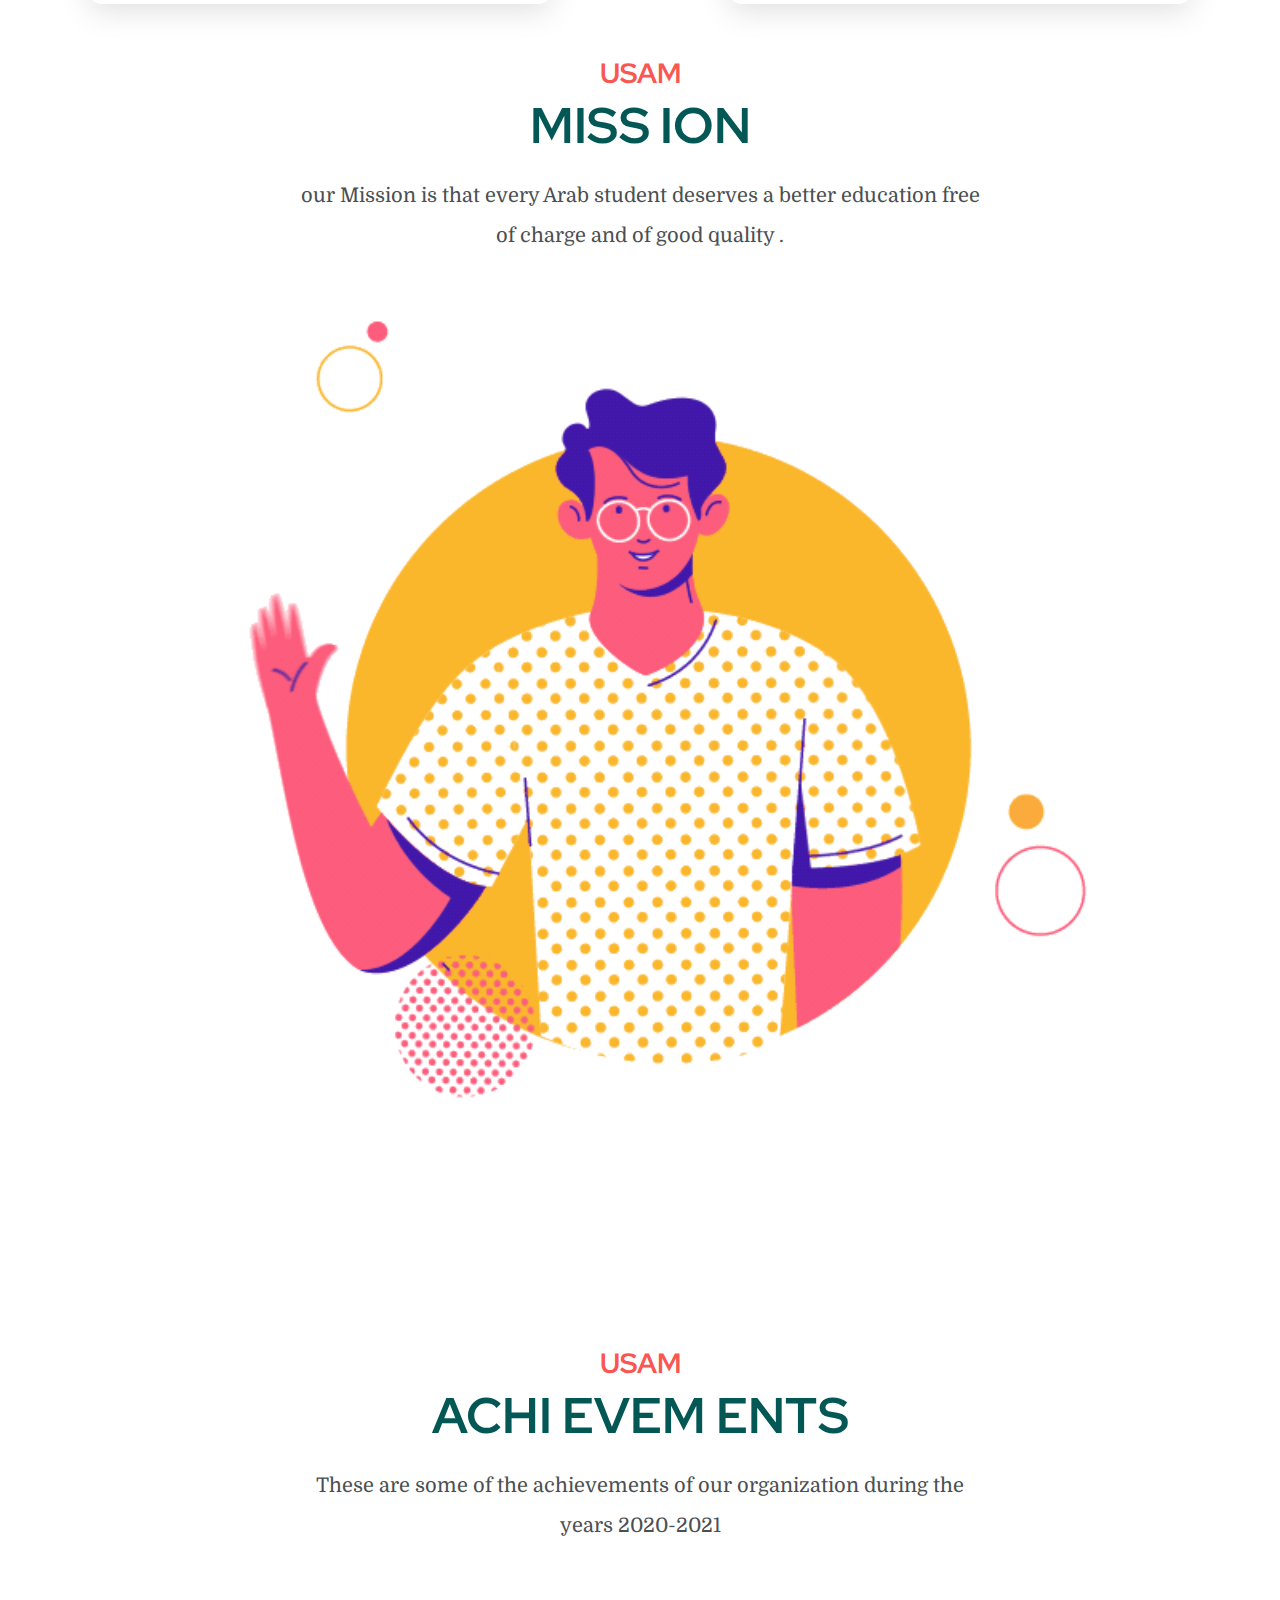
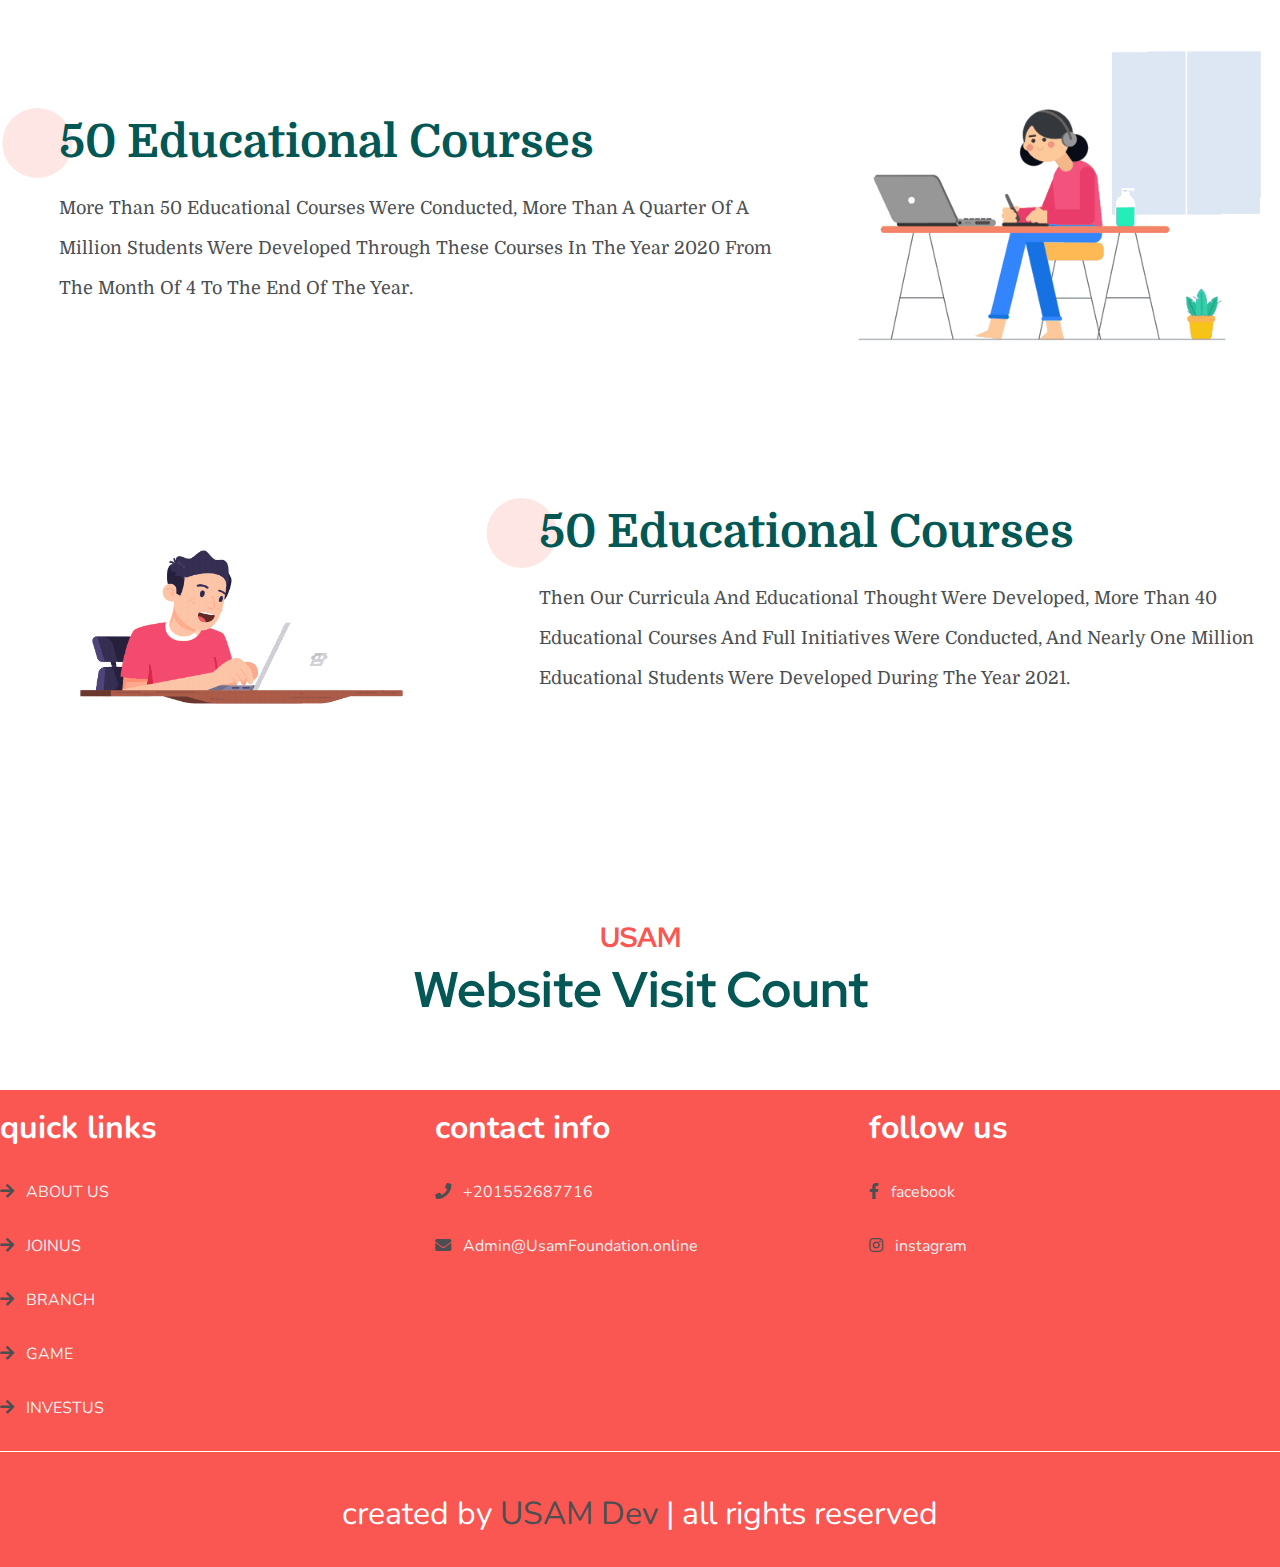
==== commit a8766f89: "ؤخة" ====
--- a/index.html
+++ b/index.html
@@ -49,7 +49,7 @@
             <li class="navbar__link"><a href="branch.html">BRANCH</a></li>
              
           
-            <li class="navbar__link"><a>GAME</a></li>
+            <li class="navbar__link"><a href="game.html">GAME</a></li>
             <a href="inv.html"><button class="navbar__btn">INVESTUS</button></a>
           </ul>
           <!-- icon -->
@@ -380,7 +380,7 @@
               <a href="join.html"> <i class="fas fa-arrow-right"></i> JOINUS </a>
               <a href="branch.html"> <i class="fas fa-arrow-right"></i> BRANCH </a>
               
-              <a href="#"> <i class="fas fa-arrow-right"></i> GAME </a>
+              <a href="game.html"> <i class="fas fa-arrow-right"></i> GAME </a>
               <a href="inv.html"> <i class="fas fa-arrow-right"></i> INVESTUS </a>
               
           </div>
@@ -412,4 +412,4 @@
   </div>
     <script src="./js/main.js"></script>
   </body>
-</html>
+</html>--- a/css/main.css
+++ b/css/main.css
@@ -726,8 +726,3 @@
 .ov_drop:hover .dropdown-content{
   display: block;
 }
-
-
-
-
-
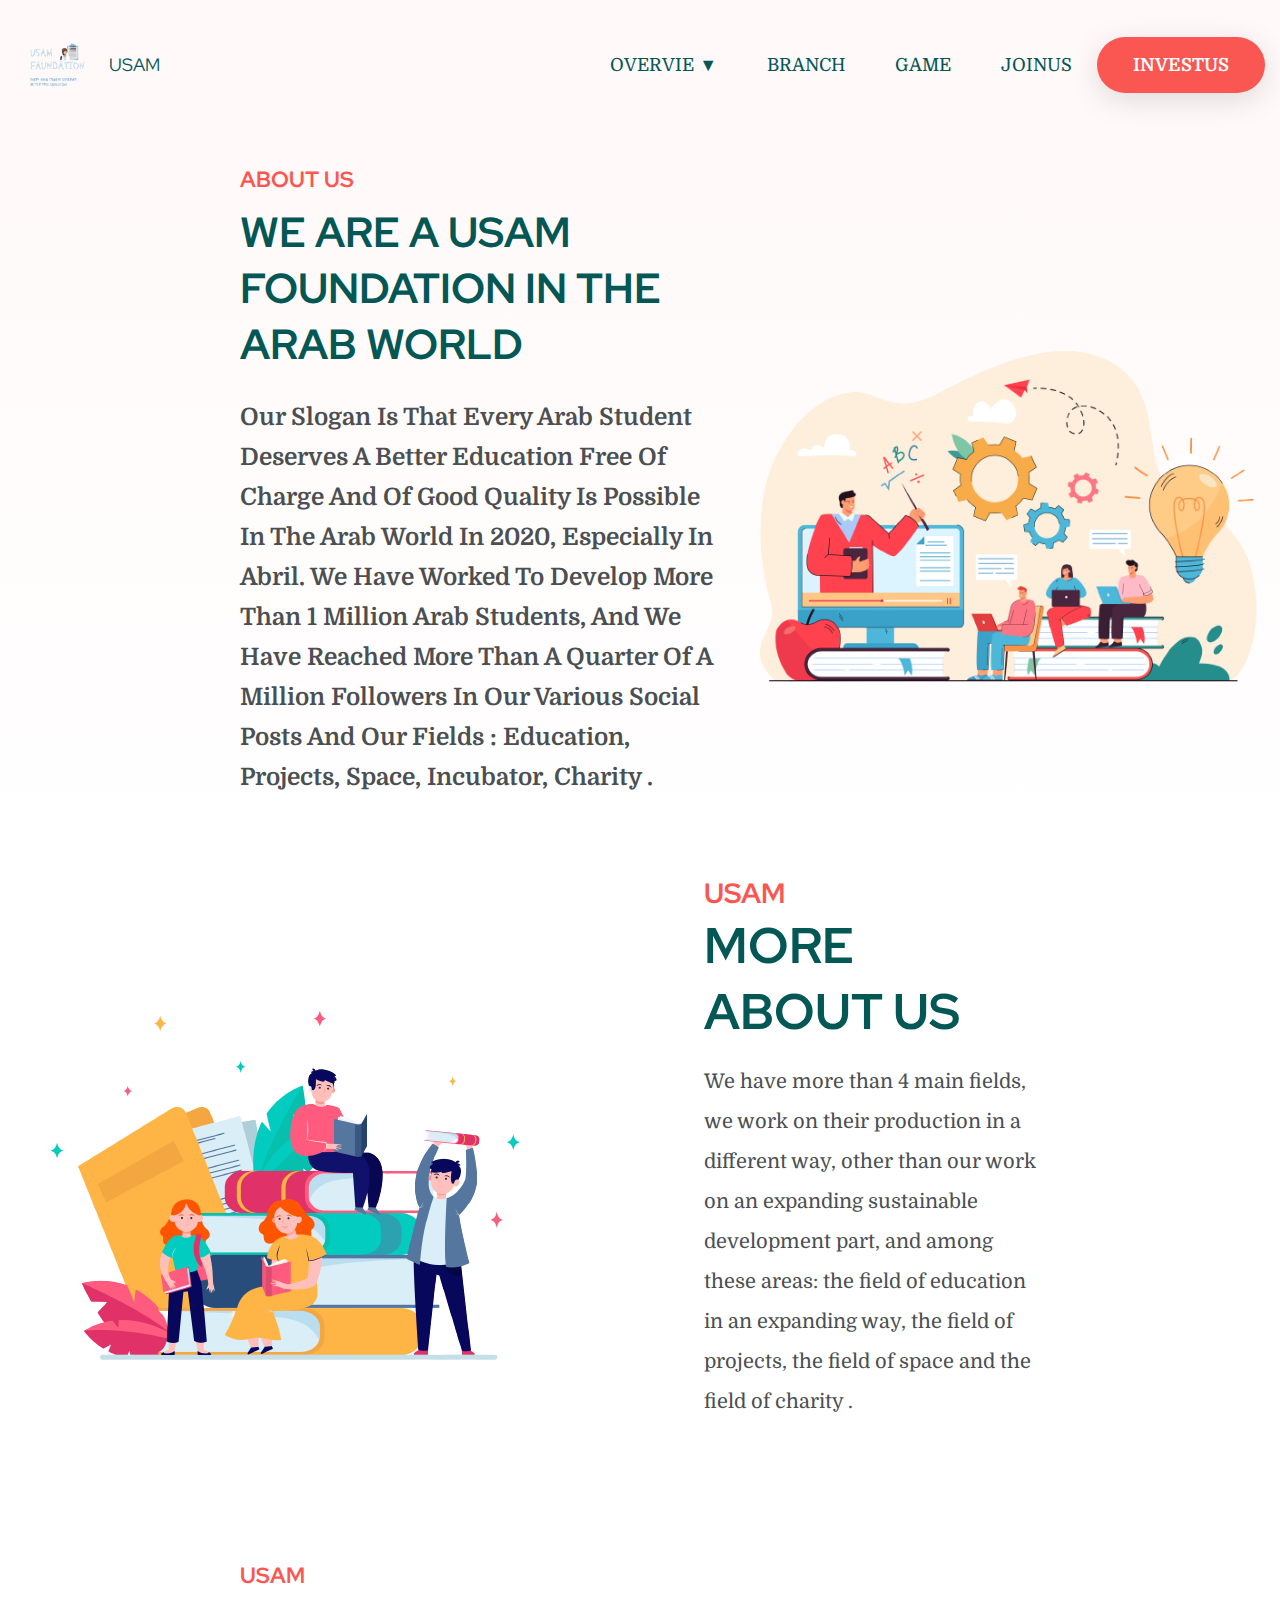
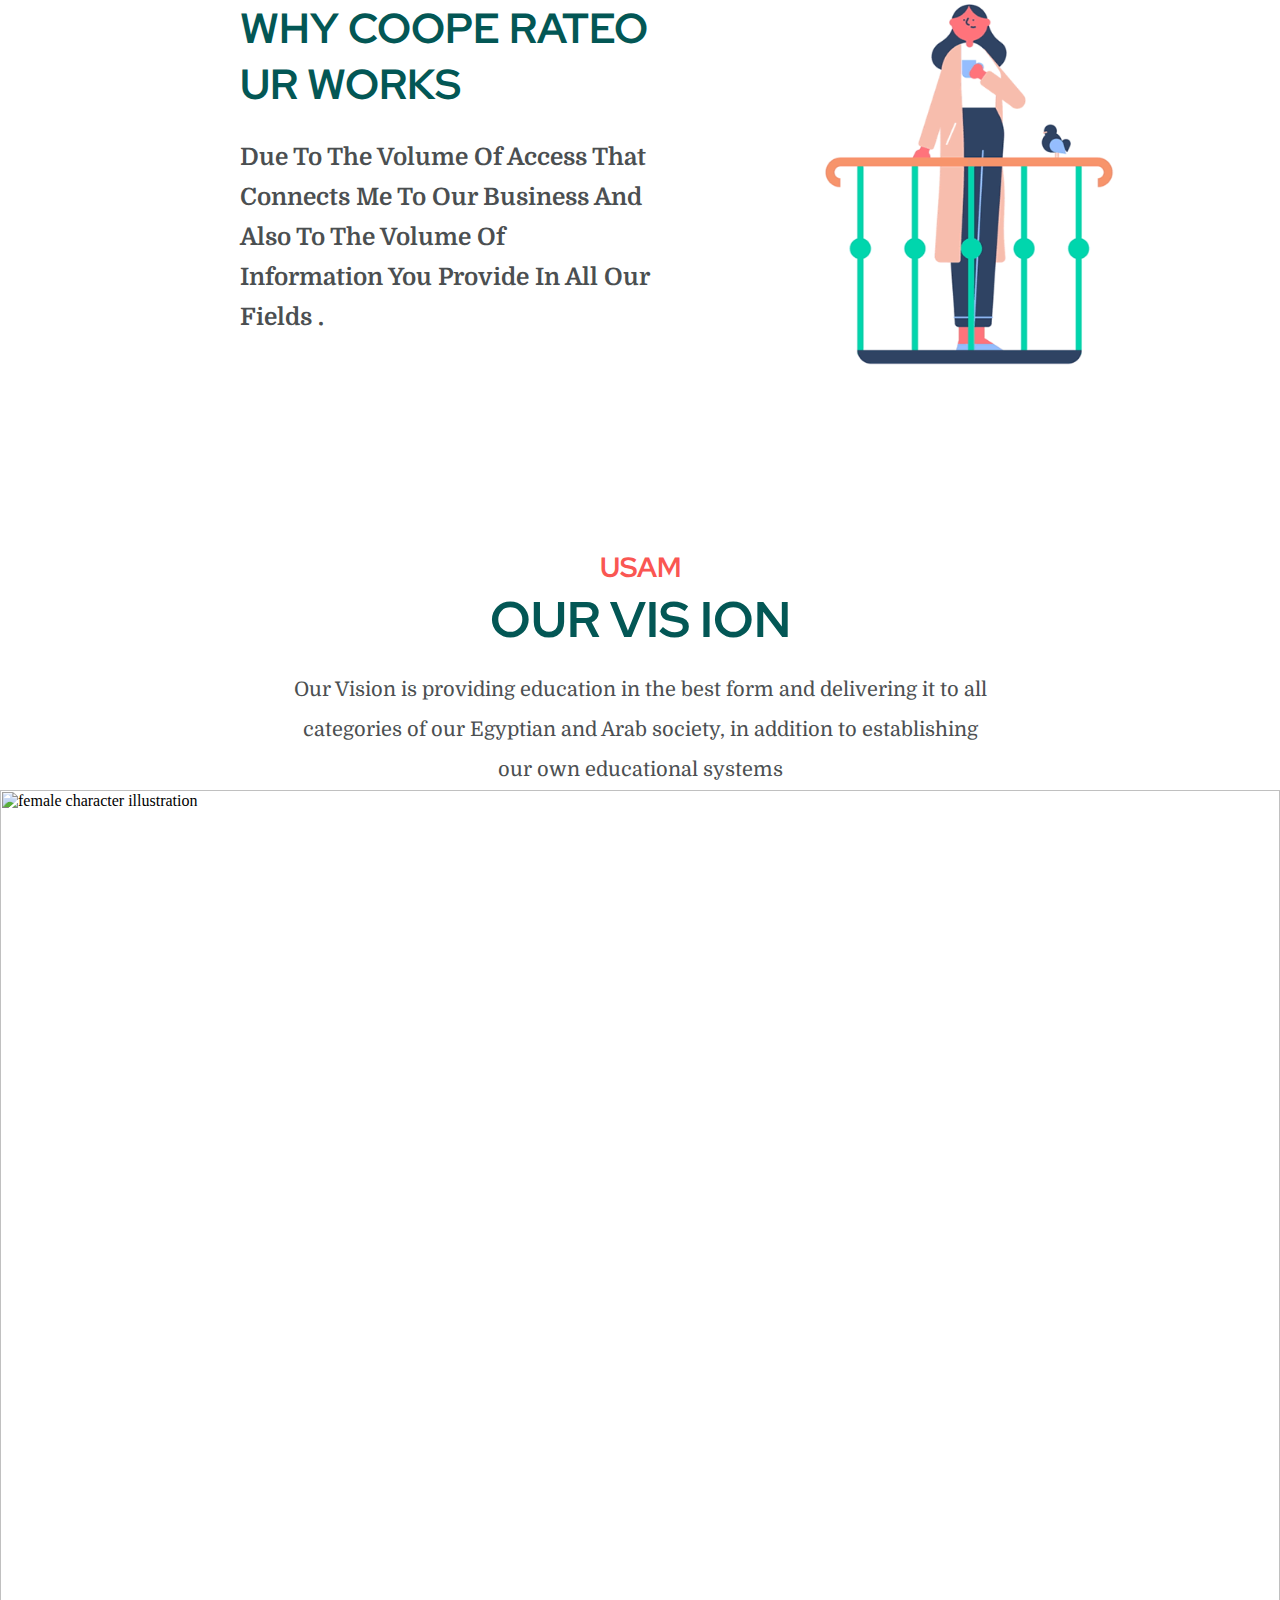
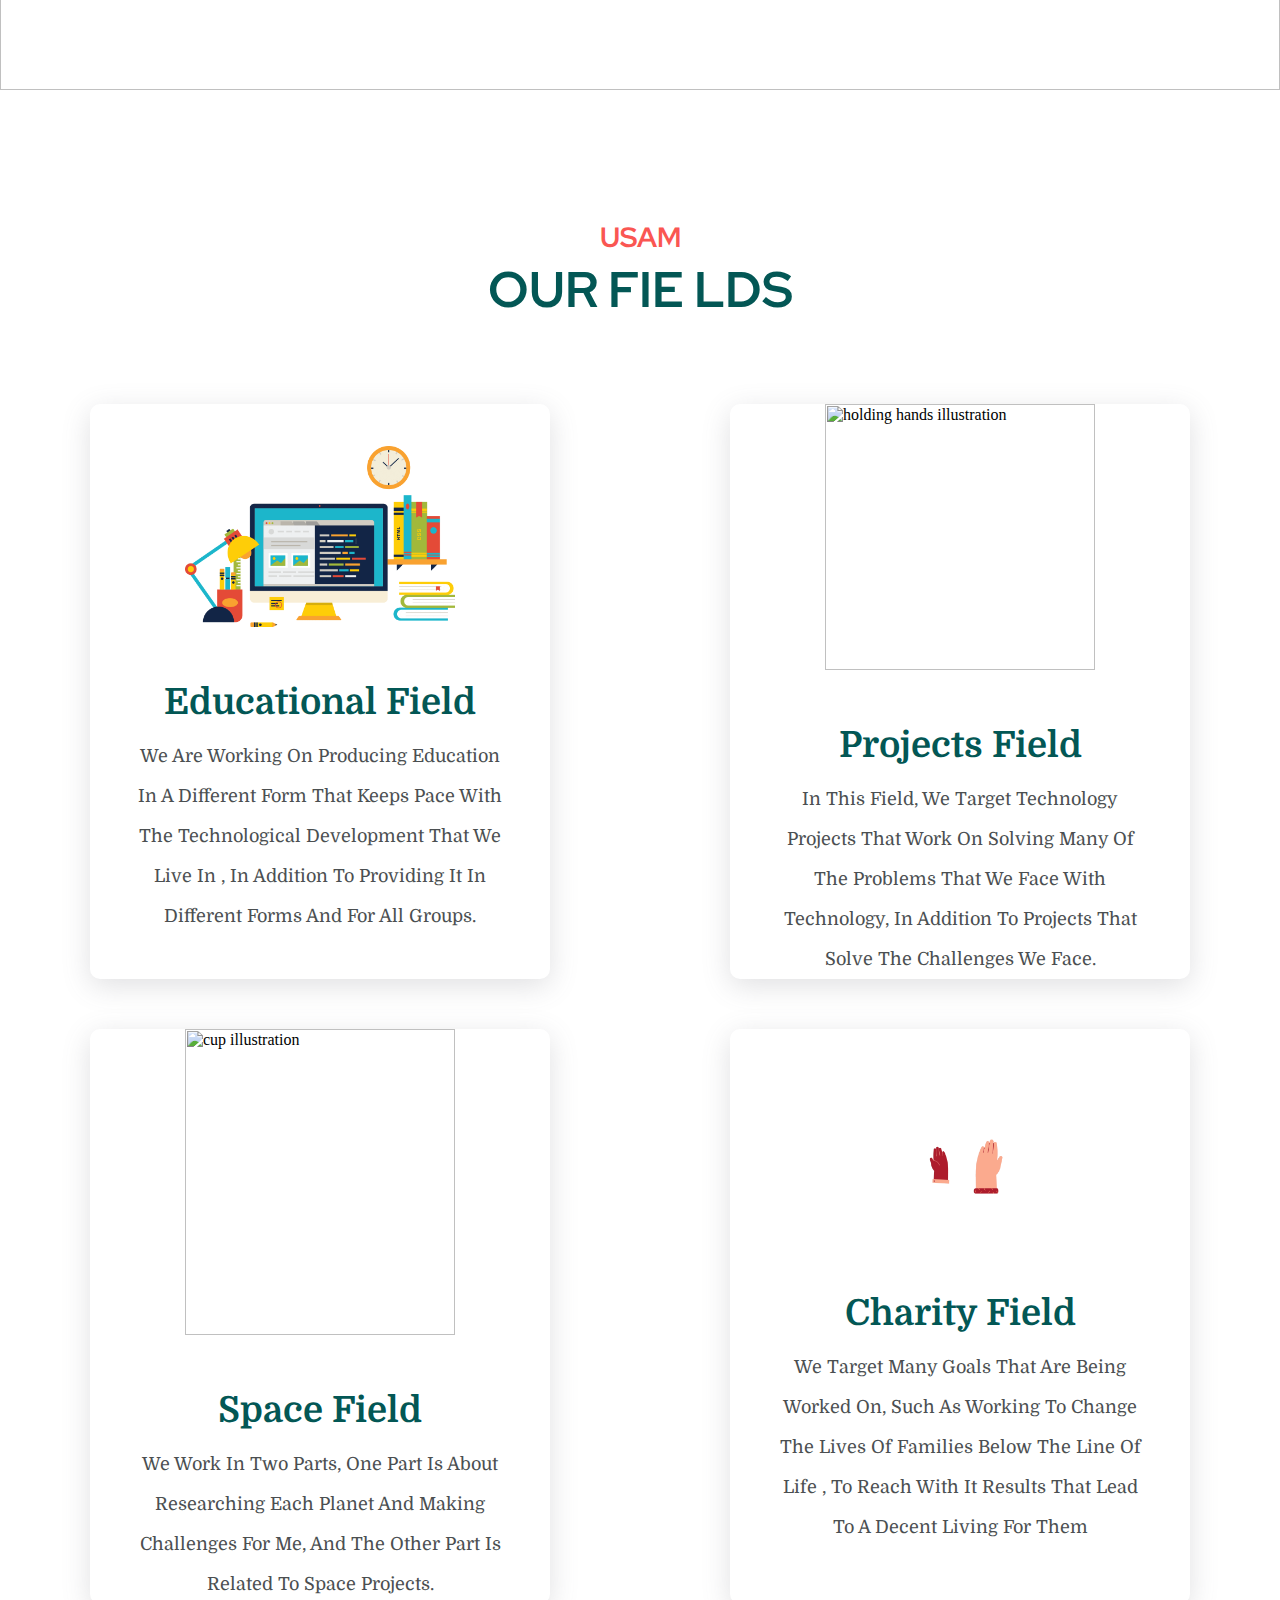
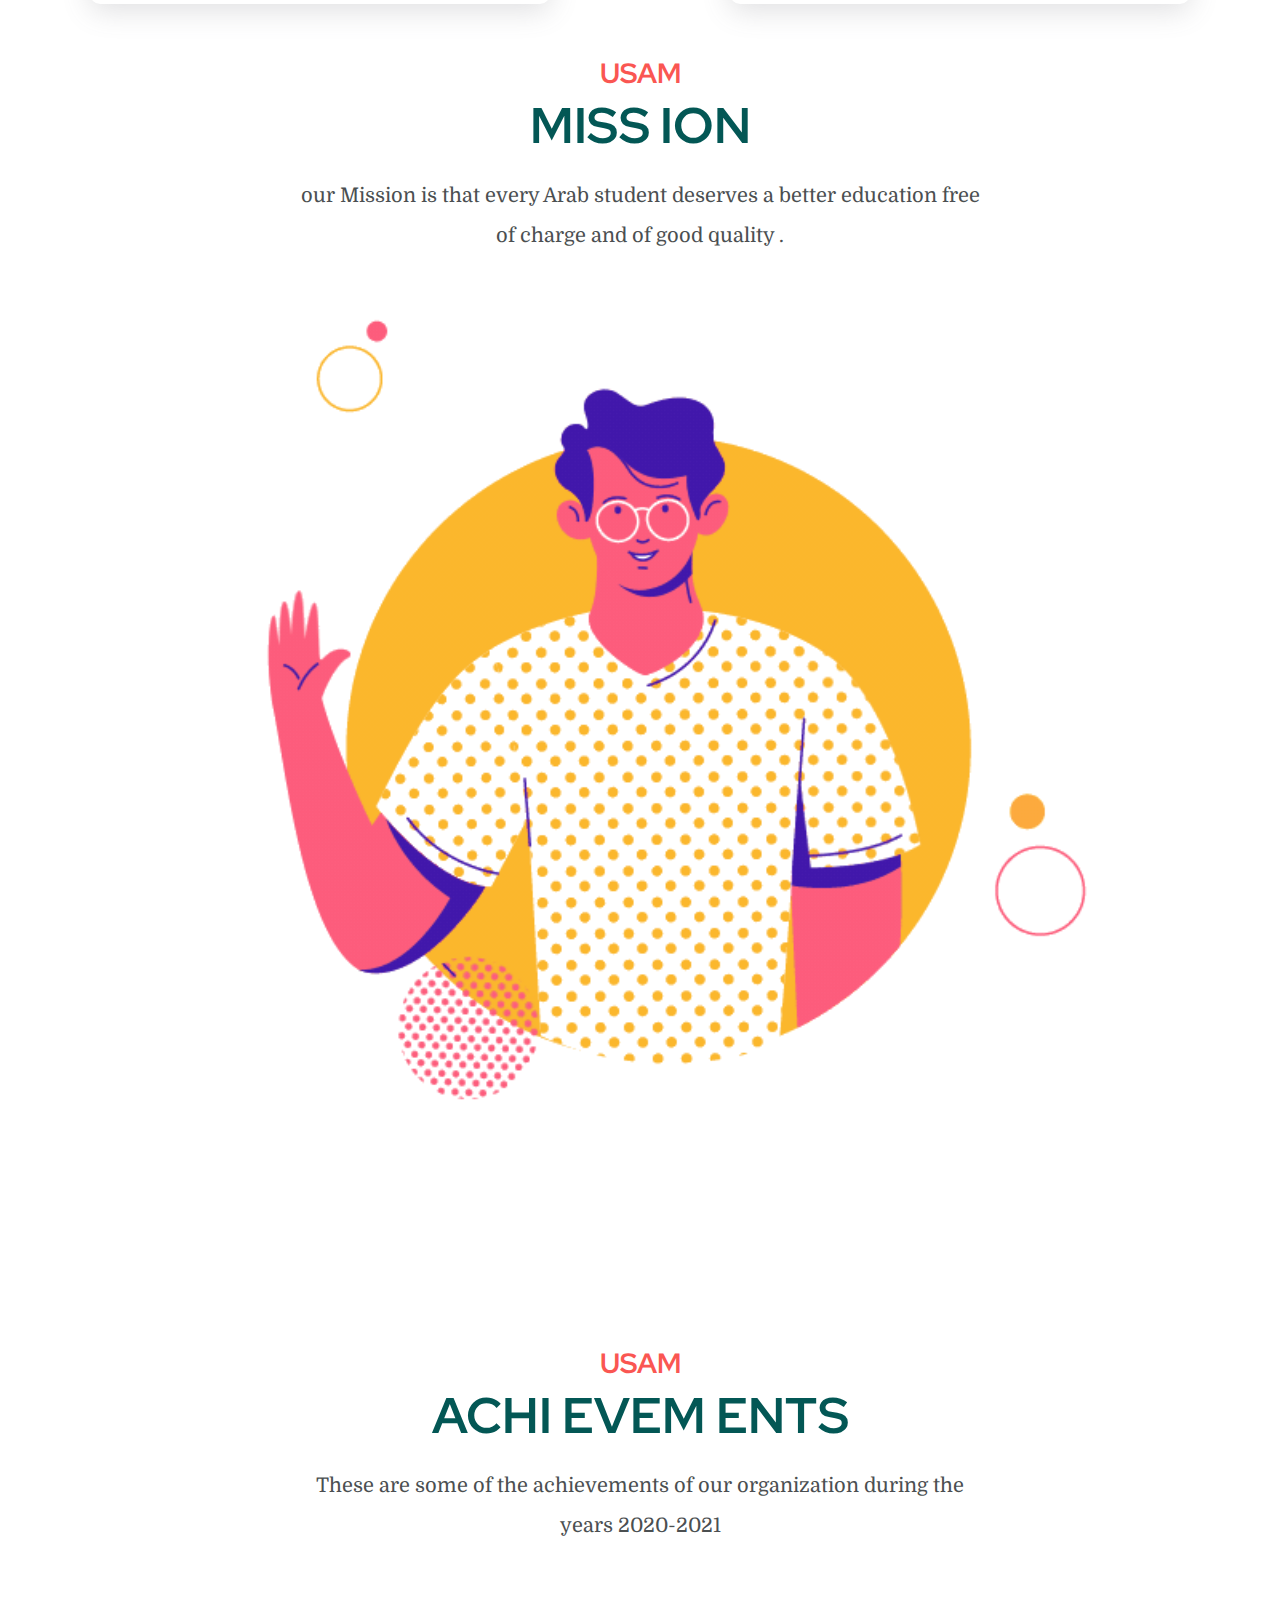
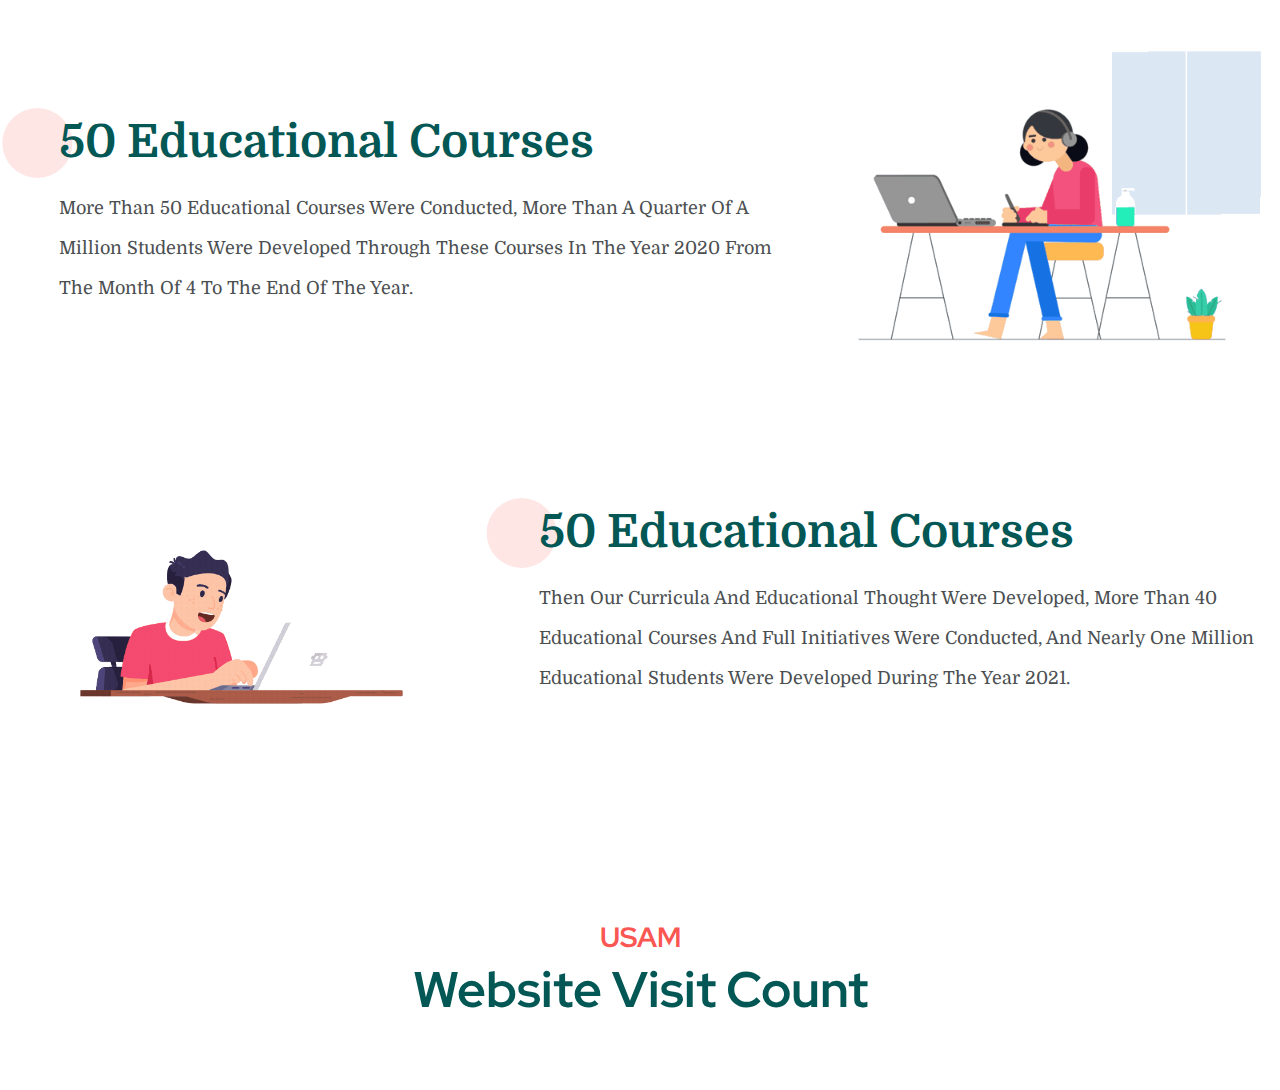
==== commit 95edef9a: "التعديلات النصف نهائية" ====
--- a/index.html
+++ b/index.html
@@ -24,7 +24,7 @@
         <nav class="navbar">
           <!-- logo -->
           <div class="navbar__logo">
-            <img src="./img/logo.png" alt="logo" />
+           <a href="index.html"> <img src="./img/logo.png" alt="logo" /></a>
             <p>USAM</p>
           </div>
           <!-- links -->
@@ -44,12 +44,10 @@
                   
             </li>
           </div>
-            
+          <li class="navbar__link"><a href="branch.html">BRANCH</a></li>
+          <li class="navbar__link"><a href="game.html">GAME</a></li>
             <li class="navbar__link"><a href="join.html">JOINUS</a></li>
-            <li class="navbar__link"><a href="branch.html">BRANCH</a></li>
-             
-          
-            <li class="navbar__link"><a href="game.html">GAME</a></li>
+            
             <a href="inv.html"><button class="navbar__btn">INVESTUS</button></a>
           </ul>
           <!-- icon -->
@@ -364,50 +362,9 @@
               </div>
             </section>
           </div>
-    <!-- Footer -->
    
-         
-
-     <section class="footer" id="con">
-
-      <div class="box-container">
   
-          
-  
-          <div class="box">
-              <h3>quick links</h3>
-              <a href="#"> <i class="fas fa-arrow-right"></i> ABOUT US </a>
-              <a href="join.html"> <i class="fas fa-arrow-right"></i> JOINUS </a>
-              <a href="branch.html"> <i class="fas fa-arrow-right"></i> BRANCH </a>
-              
-              <a href="game.html"> <i class="fas fa-arrow-right"></i> GAME </a>
-              <a href="inv.html"> <i class="fas fa-arrow-right"></i> INVESTUS </a>
-              
-          </div>
-  
-          <div class="box">
-              <h3>contact info</h3>
-              <a href="#"> <i class="fas fa-phone"></i> +201552687716 </a>
-              
-              <a href="#"> <i class="fas fa-envelope"></i> Admin@UsamFoundation.online </a>
-             
-          </div>
-  
-          <div class="box">
-              <h3>follow us</h3>
-              <a href="https://www.facebook.com/Usam.Courses/?_rdc=2&_rdr"> <i class="fab fa-facebook-f"></i> facebook </a>
-              
-              <a href="https://www.instagram.com/usamfoundation/?utm_medium=copy_link"> <i class="fab fa-instagram"></i> instagram </a>
-              
-          </div>
-  
-      </div>
-  
-      <div class="credit"> created by <span>USAM Dev</span> | all rights reserved </div>
-  
-  </section>
-  
-  <!-- footer section ends -->
+ 
    
   </div>
     <script src="./js/main.js"></script>
